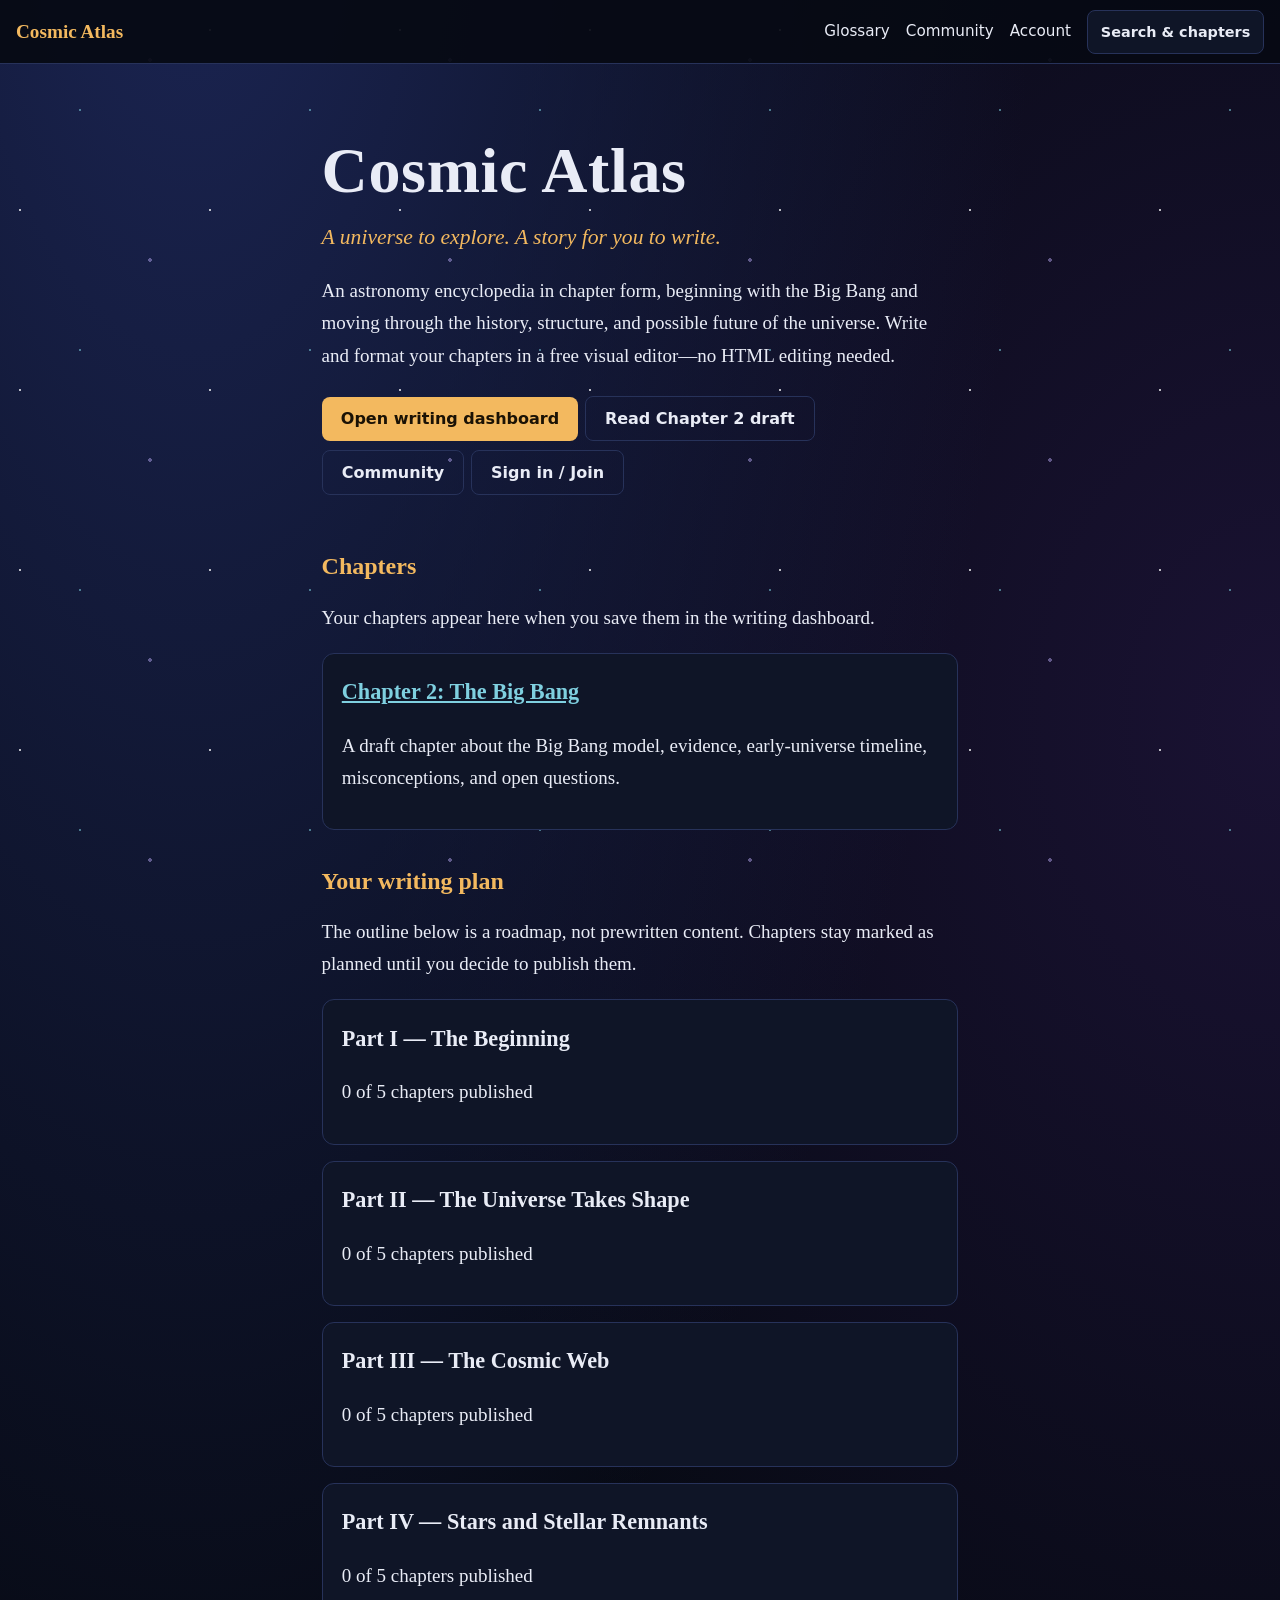
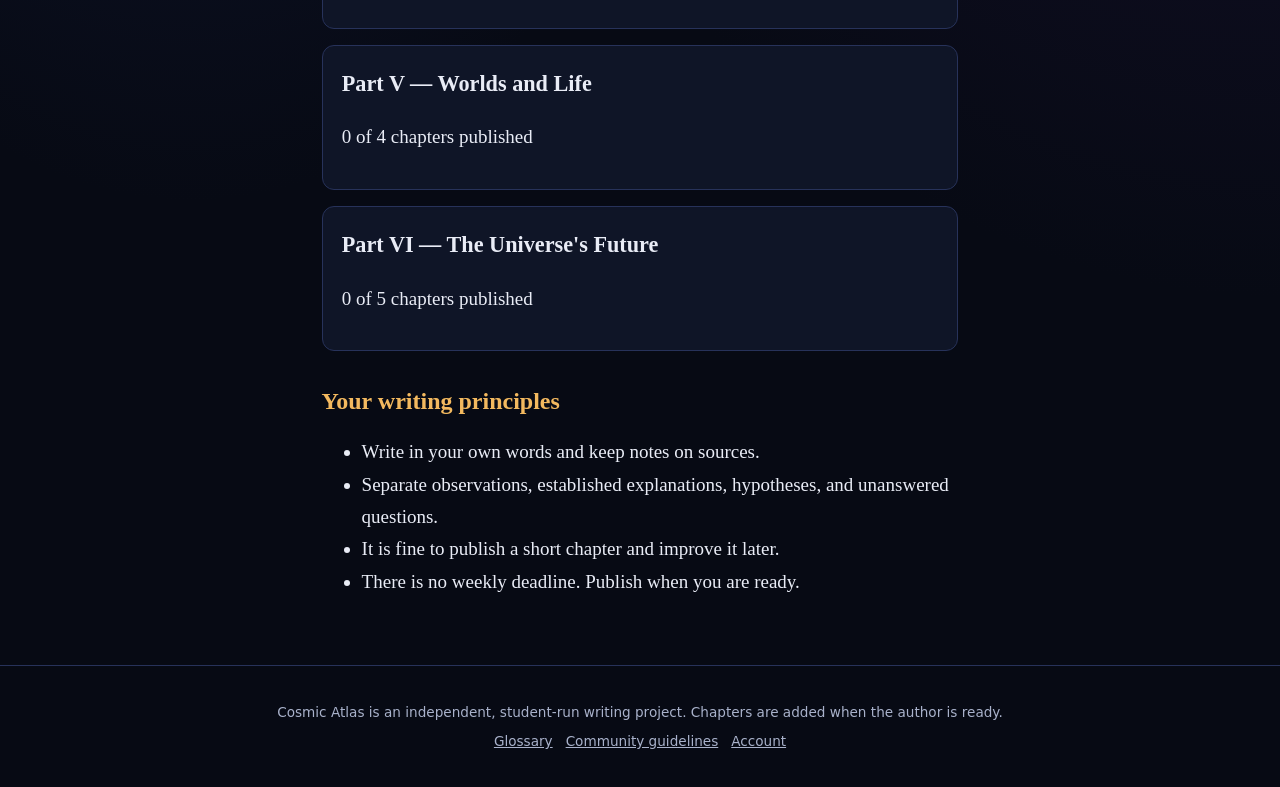
==== index.html @ 88ca718e "Load Supabase chapter configuration" ====
<!doctype html><html lang="en"><head><meta charset="utf-8"><meta name="viewport" content="width=device-width,initial-scale=1"><title>Cosmic Atlas — Your astronomy writing project</title><meta name="description" content="A chapter-by-chapter astronomy encyclopedia written and researched by its creator."><meta name="theme-color" content="#070a14"><link rel="stylesheet" href="style.css"></head><body>
<header id="top"></header>
<main>
<section class="hero"><h1>Cosmic Atlas</h1><p class="tagline">A universe to explore. A story for you to write.</p>
<p>An astronomy encyclopedia in chapter form, beginning with the Big Bang and moving through the history, structure, and possible future of the universe. Write and format your chapters in a free visual editor—no HTML editing needed.</p>
<a class="btn" href="https://app.pagescms.org/">Open writing dashboard</a><a class="btn alt" href="chapter.html?number=2">Read Chapter 2 draft</a><a class="btn alt" href="community.html">Community</a><a class="btn alt" href="account.html">Sign in / Join</a></section>
<h2>Chapters</h2>
<p>Your chapters appear here when you save them in the writing dashboard.</p><div id="cms-chapters"><p>Loading chapters…</p></div>
<h2>Your writing plan</h2>
<p>The outline below is a roadmap, not prewritten content. Chapters stay marked as planned until you decide to publish them.</p><div id="plan"></div>
<h2>Your writing principles</h2>
<ul><li>Write in your own words and keep notes on sources.</li><li>Separate observations, established explanations, hypotheses, and unanswered questions.</li><li>It is fine to publish a short chapter and improve it later.</li><li>There is no weekly deadline. Publish when you are ready.</li></ul>
</main><footer id="foot"></footer>
<script src="data.js"></script><script src="app.js"></script><script src="supabase-config.js"></script><script src="cms.js"></script></body></html>
---- style.css ----
:root{--bg:#070a14;--panel:#0f1527;--line:#27325a;--text:#e9ecf6;--mute:#a9b2cb;--amber:#f3b95f;--cyan:#7fd0e0;--green:#8fe3a2;--violet:#c3b3ff}
*{box-sizing:border-box}
html{-webkit-text-size-adjust:100%}
@media(prefers-reduced-motion:no-preference){html{scroll-behavior:smooth}}
body{margin:0;background-color:var(--bg);background-image:radial-gradient(ellipse at 15% -10%,#1c2656 0,transparent 55%),radial-gradient(ellipse at 100% 30%,#1a1233 0,transparent 50%);background-repeat:no-repeat;color:var(--text);font:18px/1.7 Georgia,"Times New Roman",serif}
a{color:var(--cyan)}a:hover{color:var(--amber)}
:focus-visible{outline:3px solid var(--amber);outline-offset:2px}
.sr{position:absolute;left:-9999px}
header#top{position:sticky;top:0;z-index:10;display:flex;flex-wrap:wrap;align-items:center;gap:.6rem 1rem;padding:.6rem 1rem;background:#070a14ee;border-bottom:1px solid var(--line);font-family:system-ui,sans-serif}
.brand{font:700 1.2rem Georgia,serif;color:var(--amber);text-decoration:none;margin-right:auto}
.links{display:flex;gap:1rem;font-size:.95rem}.links a{color:var(--text);text-decoration:none}.links a:hover{color:var(--amber)}
#mb{font:600 .9rem system-ui,sans-serif;color:var(--text);background:var(--panel);border:1px solid var(--line);border-radius:8px;padding:.5rem .8rem;min-height:44px}
#menu{flex-basis:100%;max-height:75vh;overflow:auto;padding:.5rem 0 1rem}
#menu[hidden]{display:none}
#q{width:100%;font:1rem system-ui,sans-serif;padding:.7rem;border-radius:8px;border:1px solid var(--line);background:var(--panel);color:var(--text)}
#res{list-style:none;padding:0;margin:.5rem 0}#res li{padding:.4rem 0;border-bottom:1px solid var(--line);font-size:.95rem}#res small{color:var(--mute)}
#parts details{border-top:1px solid var(--line);padding:.3rem 0}#parts summary{cursor:pointer;font-weight:600;padding:.5rem 0;min-height:44px}
#parts ul{list-style:none;margin:0 0 .5rem;padding-left:.8rem;font-size:.95rem}#parts li{padding:.3rem 0}.soon{color:var(--mute)}
main{max-width:42rem;margin:0 auto;padding:1.5rem 1.1rem 3rem}
h1{font-size:2.1rem;line-height:1.2;margin:.3rem 0 .6rem}
h2{font-size:1.5rem;line-height:1.3;margin:2.2rem 0 .5rem;color:var(--amber)}
.crumb,.meta{font:.9rem system-ui,sans-serif;color:var(--mute);margin:0}
.lede{font-size:1.2rem;color:#d5daea}
.hero{padding:2.5rem 0 1rem}.hero h1{font-size:3rem;letter-spacing:.01em}
.tagline{font-size:1.35rem;font-style:italic;color:var(--amber);margin:0 0 1rem}
.btn{display:inline-block;font:600 1rem system-ui,sans-serif;background:var(--amber);color:#1a1205;text-decoration:none;padding:.75rem 1.2rem;border-radius:8px;margin:.3rem .4rem .3rem 0;min-height:44px}
.btn:hover{background:#ffd48a;color:#1a1205}.btn.alt{background:transparent;color:var(--text);border:1px solid var(--line)}
.card{background:var(--panel);border:1px solid var(--line);border-radius:12px;padding:1rem 1.2rem;margin:1rem 0}
.card h3{margin:.2rem 0}
.tag{display:inline-block;font:600 .75rem system-ui,sans-serif;padding:.1em .65em;border-radius:99px;border:1px solid;white-space:nowrap;line-height:1.6}
.obs{color:var(--green)}.est{color:var(--cyan)}.hyp{color:var(--amber)}.open{color:var(--violet)}
.legend{list-style:none;padding:0}.legend li{margin:.7rem 0;font-size:1rem}
#toc,#pn{font-family:system-ui,sans-serif;font-size:.95rem}
#toc details{background:var(--panel);border:1px solid var(--line);border-radius:10px;padding:.4rem 1rem;margin:1rem 0}
#toc summary{cursor:pointer;min-height:44px;line-height:44px;font-weight:600}#toc ol{margin:0 0 .6rem;padding-left:1.2rem}#toc li{padding:.2rem 0}
.pn{display:flex;gap:.8rem;justify-content:space-between;margin-top:2.5rem}.pn a{flex:1;border:1px solid var(--line);border-radius:10px;padding:.8rem;text-decoration:none;background:var(--panel)}.pn small{display:block;color:var(--mute)}.pn .nx{text-align:right}
.box{border-left:4px solid var(--cyan);background:var(--panel);padding:.8rem 1rem;border-radius:0 10px 10px 0;margin:1.2rem 0;font-size:1rem}
.box.warn{border-color:var(--violet)}
.tl{list-style:none;margin:1.5rem 0;padding:0 0 0 .2rem;border-left:2px solid var(--line)}
.tl li{position:relative;padding:0 0 1.3rem 1.3rem;font-size:1rem}
.tl li::before{content:"";position:absolute;left:-7px;top:.55rem;width:12px;height:12px;border-radius:50%;background:var(--amber)}
.tl b{display:block;font-family:system-ui,sans-serif;color:var(--amber)}
details.qa{border:1px solid var(--line);border-radius:10px;padding:.2rem 1rem;margin:.7rem 0;background:var(--panel)}details.qa summary{cursor:pointer;min-height:44px;line-height:1.5;padding:.6rem 0}
.refs{font-size:.95rem;font-family:system-ui,sans-serif;color:var(--mute)}.refs li{margin:.6rem 0;overflow-wrap:anywhere}
dl.g dt{font-weight:700;color:var(--amber);margin-top:1.2rem;font-family:system-ui,sans-serif}dl.g dd{margin:.2rem 0 0}
#setup{display:none}
footer{border-top:1px solid var(--line);padding:1.5rem 1rem;text-align:center;font:.85rem system-ui,sans-serif;color:var(--mute)}
footer a{color:var(--mute)}
@media(min-width:700px){body{font-size:19px}.hero h1{font-size:4rem}}
/* Account and community forms */
label{display:block;font:600 .95rem system-ui,sans-serif;margin:.8rem 0 .25rem;color:var(--text)}
input,textarea{display:block;width:100%;font:1rem/1.5 system-ui,sans-serif;color:var(--text);background:#080d1b;border:1px solid var(--line);border-radius:8px;padding:.75rem;margin:.25rem 0 1rem}
textarea{resize:vertical;min-height:5rem}
button:disabled{opacity:.5;cursor:not-allowed}
.actions{display:flex;flex-wrap:wrap;gap:.4rem;margin:.8rem 0}
.comment-list{border-top:1px solid var(--line);margin-top:1rem;padding-top:.5rem}
.reply-form{border-top:1px solid var(--line);margin-top:.7rem;padding-top:.5rem}
[hidden]{display:none!important}

/* Images added inside chapter rich-text content */
#chapter-body img{display:block;max-width:100%;height:auto;margin:1.2rem auto;border:1px solid var(--line);border-radius:12px;box-shadow:0 8px 28px #0005}
#chapter-body figure{margin:1.5rem 0}
#chapter-body figcaption{font:.9rem/1.5 system-ui,sans-serif;color:var(--mute);text-align:center;margin-top:.5rem}
#chapter-body p:has(> img){margin:1.5rem 0}

/* Phone-friendly chapter image helper */
.photo-helper{font-family:system-ui,sans-serif;font-size:1rem}
.photo-helper h2{margin-top:.3rem}
.photo-helper label{margin:.8rem 0 .25rem}
.photo-helper input,.photo-helper textarea{font-size:16px}
.photo-helper .actions{align-items:center}
.photo-helper .meta{overflow-wrap:anywhere}


/* Subtle space-themed motion across Cosmic Atlas */
@keyframes atlas-page-enter {
  from { opacity: 0; transform: translateY(12px); }
  to { opacity: 1; transform: translateY(0); }
}
@keyframes atlas-stars-drift {
  from { background-position: 0 0, 35px 55px, 90px 20px; }
  to { background-position: 0 180px, 35px 235px, 90px 200px; }
}
@keyframes atlas-glow {
  0%, 100% { opacity: .45; }
  50% { opacity: .8; }
}
@keyframes atlas-title-rise {
  from { opacity: 0; transform: translateY(18px); filter: blur(3px); }
  to { opacity: 1; transform: translateY(0); filter: blur(0); }
}
@media (prefers-reduced-motion: no-preference) {
  body::before {
    content: "";
    position: fixed;
    inset: 0;
    z-index: -1;
    pointer-events: none;
    background-image:
      radial-gradient(1px 1px at 20px 30px, #ffffffb8 99%, transparent),
      radial-gradient(1px 1px at 80px 110px, #7fd0e088 99%, transparent),
      radial-gradient(2px 2px at 150px 60px, #c3b3ff70 99%, transparent);
    background-size: 190px 180px, 230px 240px, 300px 200px;
    animation: atlas-stars-drift 48s linear infinite;
  }
  main { animation: atlas-page-enter .65s ease-out both; }
  .hero h1, main > h1 { animation: atlas-title-rise .85s cubic-bezier(.2,.7,.2,1) both; }
  .tagline { animation: atlas-page-enter .8s .12s ease-out both; }
  .card, #plan > .card, #cms-chapters > .card {
    transition: transform .22s ease, border-color .22s ease, box-shadow .22s ease;
  }
  .card:hover, #plan > .card:hover, #cms-chapters > .card:hover {
    transform: translateY(-3px);
    border-color: #52649a;
    box-shadow: 0 12px 30px #0004;
  }
  .btn, button, .links a, #parts summary, a {
    transition: color .18s ease, background-color .18s ease, border-color .18s ease, box-shadow .18s ease, transform .18s ease;
  }
  .btn:hover { transform: translateY(-2px); box-shadow: 0 6px 18px #0004; }
  .brand:hover { text-shadow: 0 0 16px #f3b95f80; }
  #chapter-body img { transition: transform .3s ease, box-shadow .3s ease; }
  #chapter-body img:hover { transform: scale(1.012); box-shadow: 0 12px 34px #0007; }
  #menu:not([hidden]) { animation: atlas-page-enter .2s ease-out both; }
  .photo-helper { animation: atlas-glow 6s ease-in-out infinite; }
}
@media (prefers-reduced-motion: reduce) {
  *, *::before, *::after {
    animation-duration: .01ms !important;
    animation-iteration-count: 1 !important;
    scroll-behavior: auto !important;
    transition-duration: .01ms !important;
  }
}


/* Interactive cosmic timeline explorer */
.cosmic-explorer{font-family:system-ui,sans-serif;overflow:hidden}
.cosmic-explorer h2{margin-top:.2rem}
.cosmic-explorer input[type=range]{accent-color:var(--amber);padding:0;margin:1rem 0;cursor:pointer}
.cosmic-time-readout{display:flex;flex-wrap:wrap;justify-content:space-between;gap:.4rem 1rem;align-items:center;margin:.4rem 0 1rem}
.cosmic-time-readout strong{font-size:1.15rem;color:var(--amber)}
.cosmic-time-readout span{color:var(--cyan);font-weight:600}
.cosmic-track{height:7px;background:#303b60;border-radius:99px;position:relative;margin:.8rem 0 .5rem}
.cosmic-track>span{display:block;height:100%;width:0;background:linear-gradient(90deg,var(--violet),var(--cyan),var(--amber));border-radius:99px;transition:width .2s ease}
.cosmic-track i{position:absolute;top:50%;width:9px;height:9px;border-radius:50%;background:var(--text);border:2px solid var(--bg);transform:translate(-50%,-50%)}
.cosmic-milestones{display:flex;justify-content:space-between;gap:.3rem;font-size:.68rem;line-height:1.25;color:var(--mute)}
.cosmic-milestones span{max-width:19%;text-align:center}
@media(prefers-reduced-motion:no-preference){
 .cosmic-explorer{animation:atlas-page-enter .7s .12s ease-out both}
 .cosmic-time-readout strong{transition:color .2s ease}
}
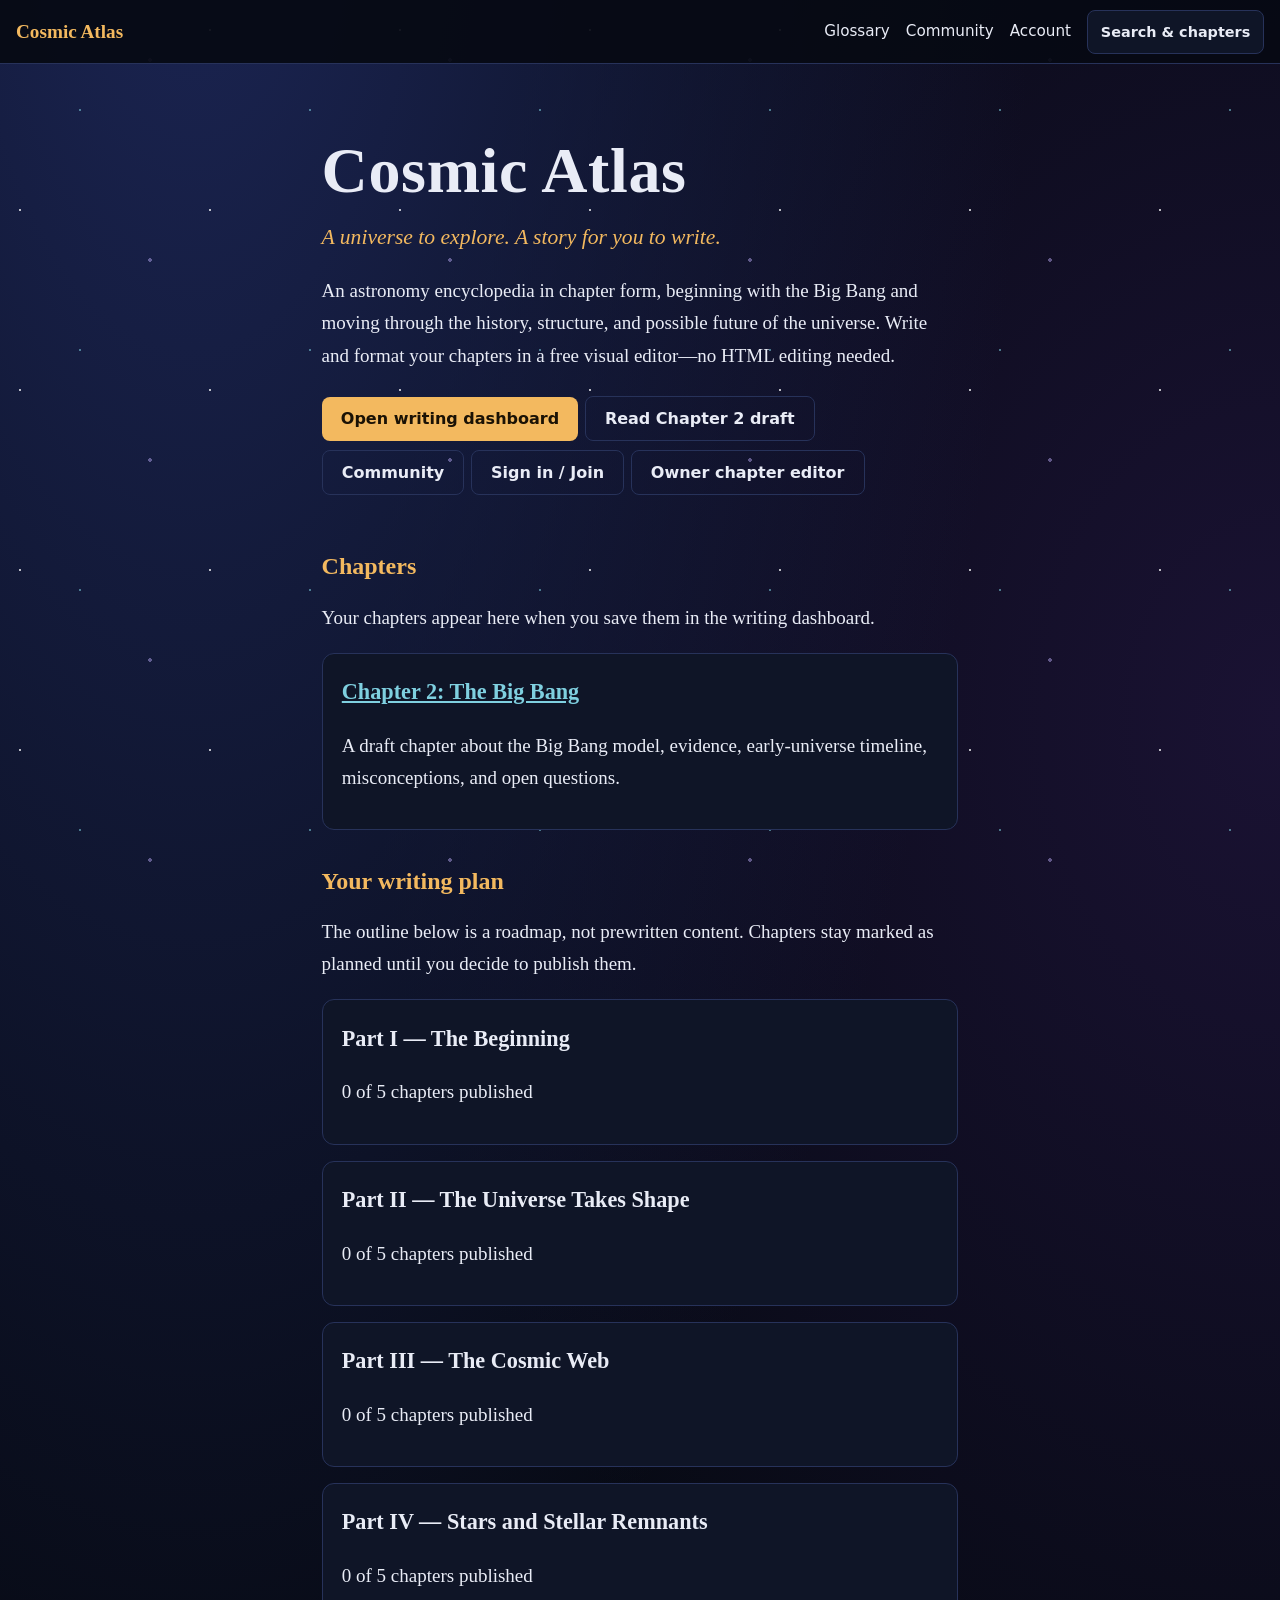
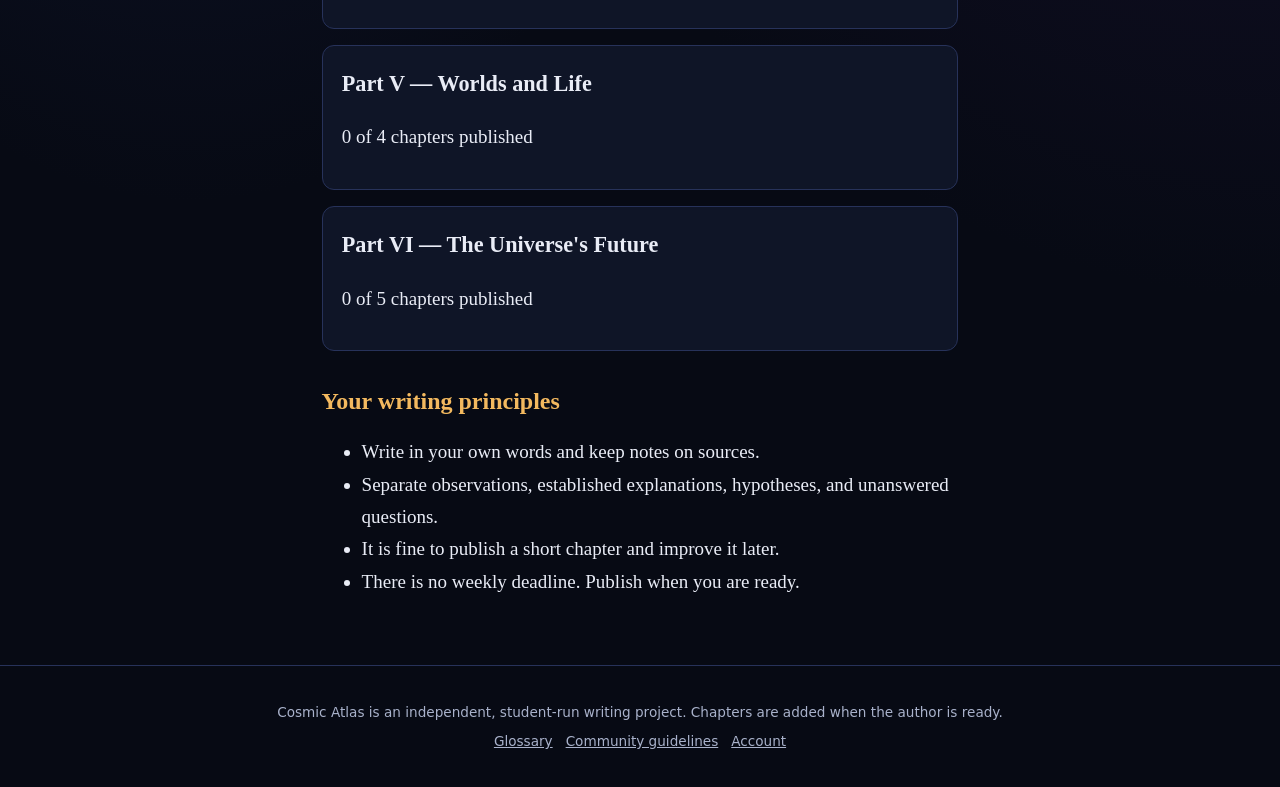
==== commit c0cff3fb: "Add owner editor link" ====
--- a/index.html
+++ b/index.html
@@ -3,7 +3,7 @@
 <main>
 <section class="hero"><h1>Cosmic Atlas</h1><p class="tagline">A universe to explore. A story for you to write.</p>
 <p>An astronomy encyclopedia in chapter form, beginning with the Big Bang and moving through the history, structure, and possible future of the universe. Write and format your chapters in a free visual editor—no HTML editing needed.</p>
-<a class="btn" href="https://app.pagescms.org/">Open writing dashboard</a><a class="btn alt" href="chapter.html?number=2">Read Chapter 2 draft</a><a class="btn alt" href="community.html">Community</a><a class="btn alt" href="account.html">Sign in / Join</a></section>
+<a class="btn" href="https://app.pagescms.org/">Open writing dashboard</a><a class="btn alt" href="chapter.html?number=2">Read Chapter 2 draft</a><a class="btn alt" href="community.html">Community</a><a class="btn alt" href="account.html">Sign in / Join</a><a class="btn alt" href="editor.html">Owner chapter editor</a></section>
 <h2>Chapters</h2>
 <p>Your chapters appear here when you save them in the writing dashboard.</p><div id="cms-chapters"><p>Loading chapters…</p></div>
 <h2>Your writing plan</h2>
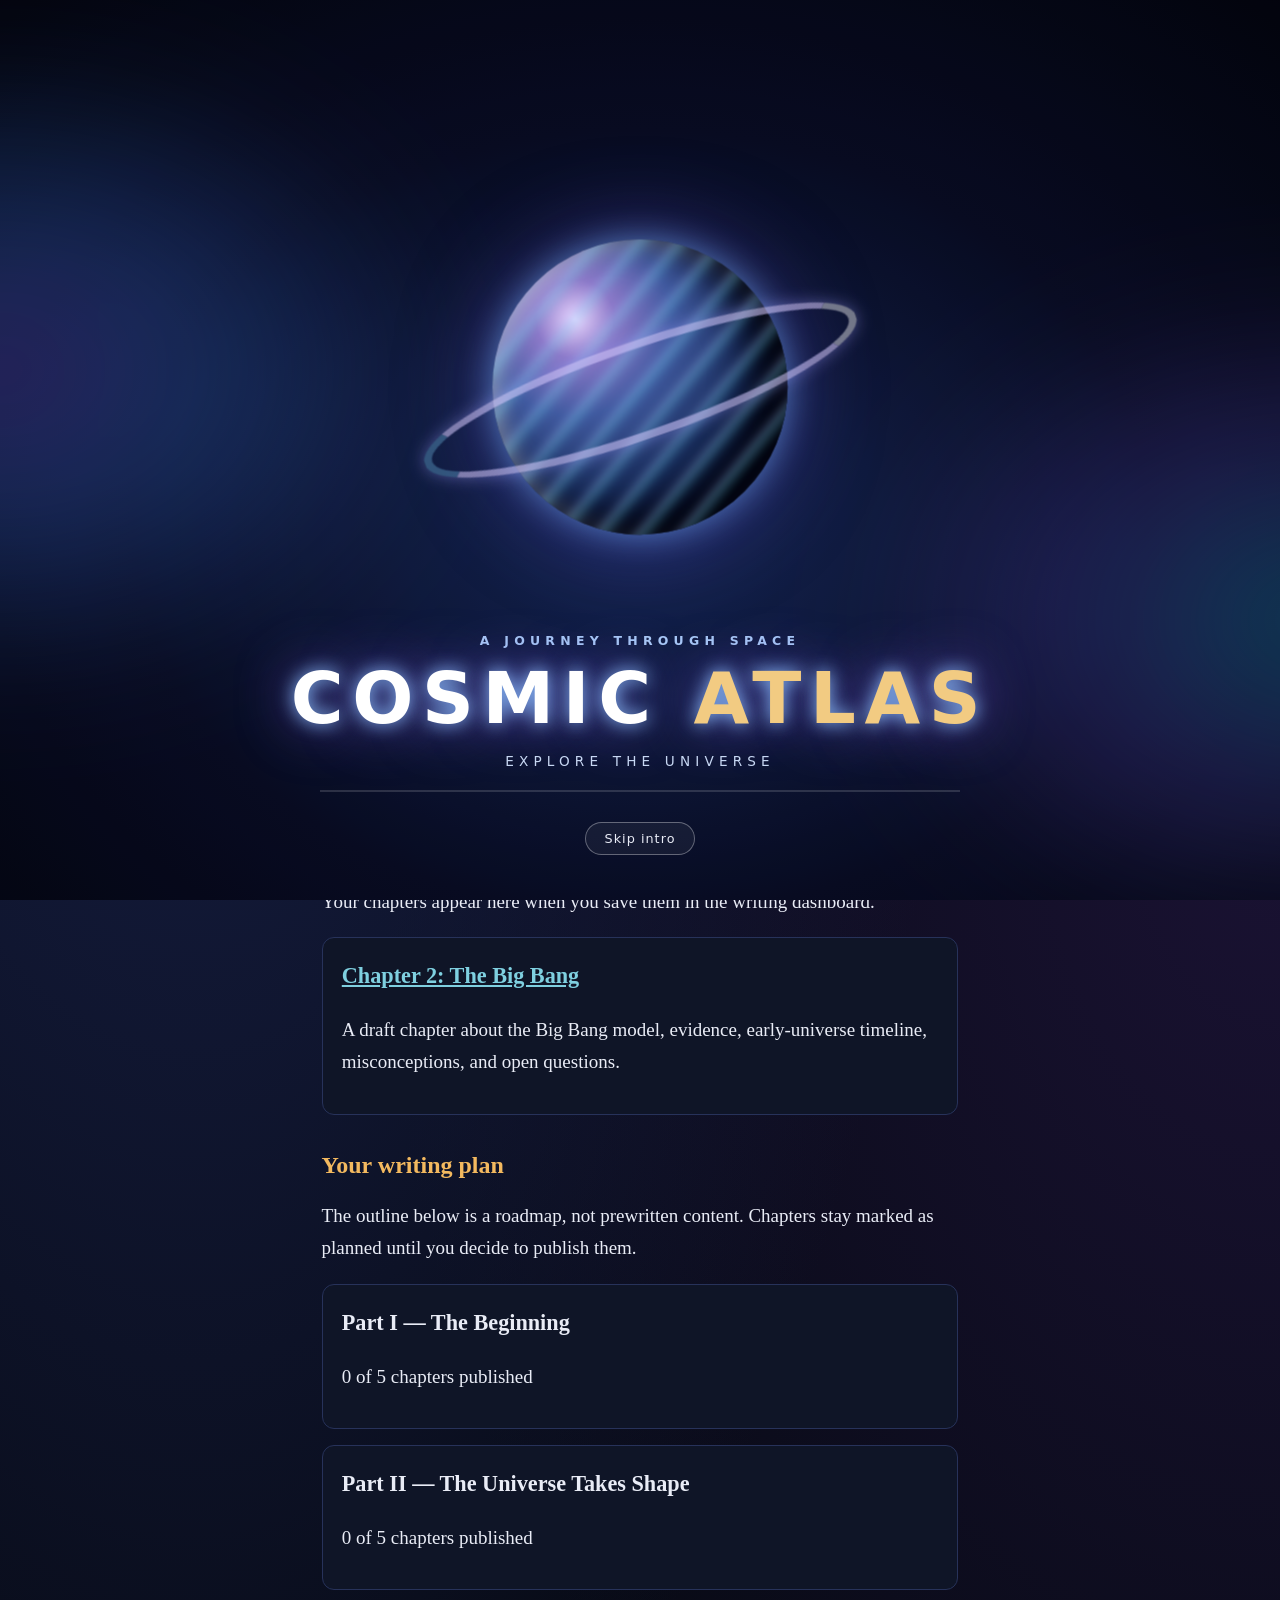
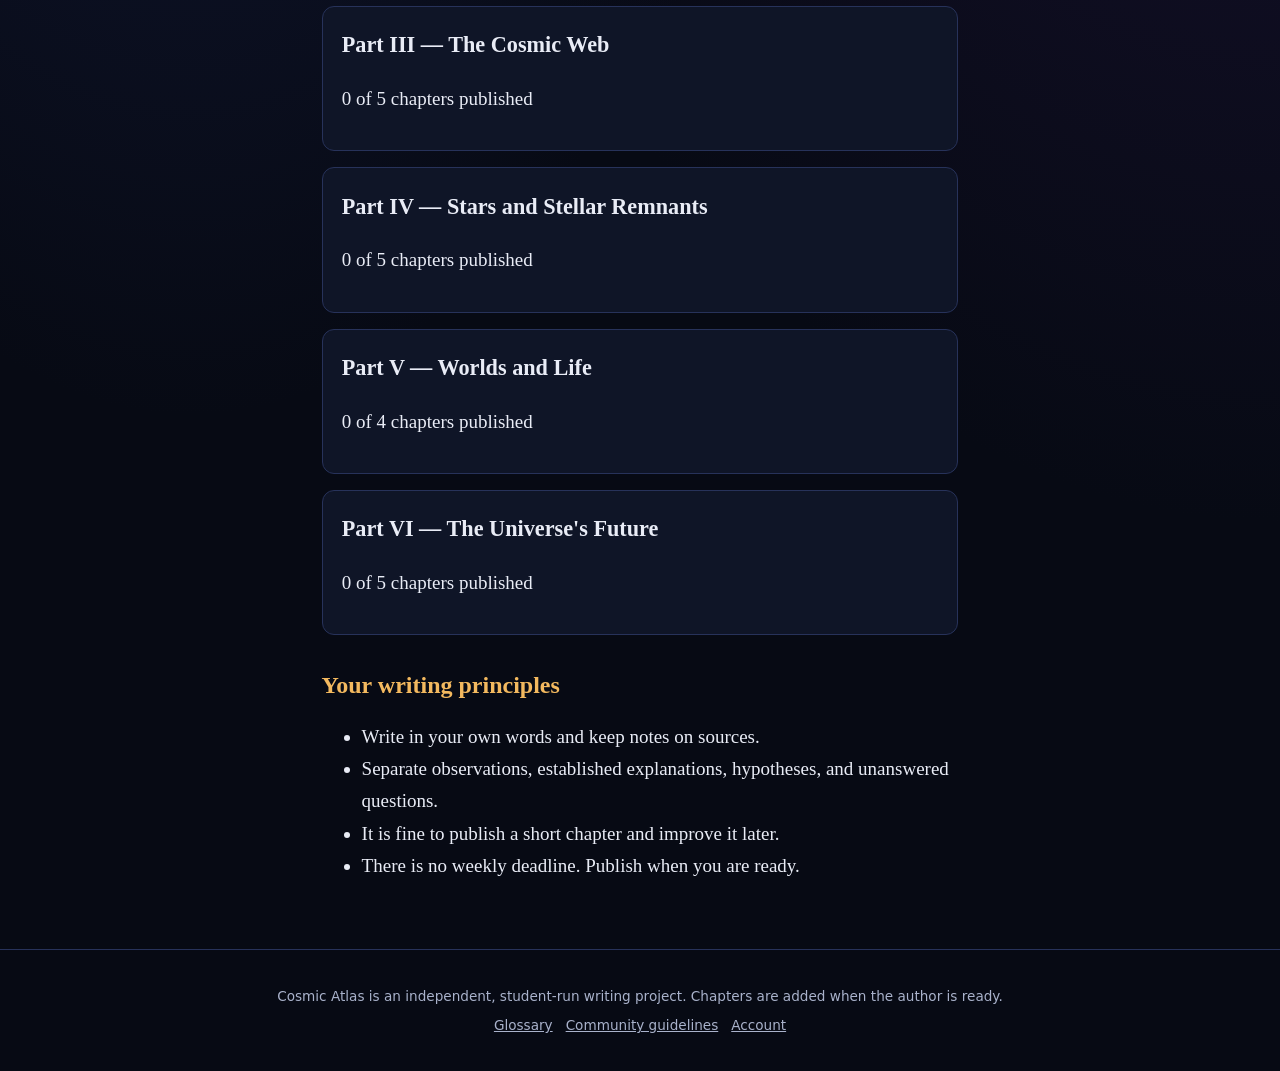
==== commit 25d8cb5e: "Clarify Cosmic Atlas homepage value proposition" ====
--- a/index.html
+++ b/index.html
@@ -1,9 +1,10 @@
-<!doctype html><html lang="en"><head><meta charset="utf-8"><meta name="viewport" content="width=device-width,initial-scale=1"><title>Cosmic Atlas — Your astronomy writing project</title><meta name="description" content="A chapter-by-chapter astronomy encyclopedia written and researched by its creator."><meta name="theme-color" content="#070a14"><link rel="stylesheet" href="style.css"></head><body>
+<!doctype html><html lang="en"><head><meta charset="utf-8"><meta name="viewport" content="width=device-width,initial-scale=1"><title>Cosmic Atlas — Explore the Universe, One Chapter at a Time</title><meta name="description" content="Explore the universe through clear, connected astronomy chapters—from the Big Bang to black holes—with evidence, open questions, and community discussion."><meta name="theme-color" content="#070a14"><link rel="stylesheet" href="style.css"></head><body>
 <header id="top"></header>
 <main>
-<section class="hero"><h1>Cosmic Atlas</h1><p class="tagline">A universe to explore. A story for you to write.</p>
-<p>An astronomy encyclopedia in chapter form, beginning with the Big Bang and moving through the history, structure, and possible future of the universe. Write and format your chapters in a free visual editor—no HTML editing needed.</p>
-<a class="btn" href="https://app.pagescms.org/">Open writing dashboard</a><a class="btn alt" href="chapter.html?number=2">Read Chapter 2 draft</a><a class="btn alt" href="community.html">Community</a><a class="btn alt" href="account.html">Sign in / Join</a><a class="btn alt" href="editor.html">Owner chapter editor</a></section>
+<section class="hero"><p class="meta">ASTRONOMY • EXPLAINED STEP BY STEP</p><h1>Cosmic Atlas</h1><p class="tagline">Understand the universe, one chapter at a time.</p>
+<p>From the Big Bang to black holes, explore how the universe began, what it contains, and what we still do not know. Cosmic Atlas connects astronomy topics into a guided journey—not just a list of definitions.</p>
+<div class="card"><h3>What makes Cosmic Atlas different?</h3><ul><li><strong>Follow the story:</strong> chapters build on one another, from cosmic origins to extreme objects and the universe’s future.</li><li><strong>Evidence before speculation:</strong> separate observations and well-supported models from hypotheses and unanswered questions.</li><li><strong>Stay curious together:</strong> discuss ideas, ask questions, and suggest topics with the community.</li></ul></div>
+<a class="btn" href="#cms-chapters">Explore chapters</a><a class="btn alt" href="community.html">Join the discussion</a><a class="btn alt" href="glossary.html">Look up a term</a></section>
 <h2>Chapters</h2>
 <p>Your chapters appear here when you save them in the writing dashboard.</p><div id="cms-chapters"><p>Loading chapters…</p></div>
 <h2>Your writing plan</h2>
--- a/style.css
+++ b/style.css
@@ -150,3 +150,175 @@
  .cosmic-explorer{animation:atlas-page-enter .7s .12s ease-out both}
  .cosmic-time-readout strong{transition:color .2s ease}
 }
+
+/* Full-screen opening sequence */
+.atlas-intro{position:fixed;inset:0;z-index:9999;display:grid;place-items:center;overflow:hidden;background:radial-gradient(ellipse at 50% 45%,#182654 0%,#090e20 48%,#03050d 100%);color:#f4f5ff;font-family:system-ui,sans-serif;opacity:1;transition:opacity .65s ease,visibility .65s ease}
+.atlas-intro.intro-hide{opacity:0;visibility:hidden;pointer-events:none}
+.intro-content{position:relative;width:min(88vw,420px);height:300px;display:flex;flex-direction:column;align-items:center;justify-content:center}
+.intro-stars{position:absolute;inset:0;background-image:radial-gradient(2px 2px at 15% 20%,#fff 98%,transparent),radial-gradient(1px 1px at 72% 18%,#fff 98%,transparent),radial-gradient(2px 2px at 82% 72%,#9bdcff 98%,transparent),radial-gradient(1px 1px at 28% 82%,#fff 98%,transparent),radial-gradient(1px 1px at 55% 40%,#c3b3ff 98%,transparent);background-size:190px 180px;animation:intro-star-pan 18s linear infinite}
+.intro-planet{position:absolute;top:28px;width:92px;height:92px;border-radius:50%;background:radial-gradient(circle at 32% 28%,#b8e7ff 0,#527ab9 24%,#27376e 58%,#111832 100%);box-shadow:0 0 35px #6ab9ff88, inset -12px -8px 22px #05091b;animation:intro-planet-in 1.1s cubic-bezier(.16,.8,.3,1) both}
+.orbit{position:absolute;top:39px;width:140px;height:70px;border:1px solid #b9dfff9c;border-radius:50%;transform:rotate(-24deg);animation:intro-orbit 2.4s ease-in-out infinite}
+.orbit-two{width:170px;height:88px;transform:rotate(55deg);border-color:#c3b3ff77;animation-delay:.2s}
+.intro-title{position:absolute;top:158px;font-size:clamp(1.6rem,7vw,2.35rem);font-weight:800;letter-spacing:.19em;text-align:center;color:#f5c979;text-shadow:0 0 24px #f3b95f55;animation:intro-title-in .9s .35s both}
+.intro-subtitle{position:absolute;top:207px;color:#c7d5f4;font-size:.95rem;letter-spacing:.12em;animation:intro-title-in .9s .6s both}
+.intro-loading{position:absolute;top:250px;width:150px;height:2px;background:#ffffff25;overflow:hidden}
+.intro-loading span{display:block;width:45%;height:100%;background:#8fd9ed;box-shadow:0 0 12px #8fd9ed;animation:intro-load 1.6s ease-in-out infinite}
+.intro-skip{position:absolute;top:280px;background:transparent;border:1px solid #ffffff55;color:#e9ecf6;border-radius:20px;padding:.25rem .9rem;font: .8rem system-ui,sans-serif;cursor:pointer}
+@keyframes intro-star-pan{to{background-position:190px 180px}}
+@keyframes intro-planet-in{from{opacity:0;transform:scale(.25) rotate(-90deg)}to{opacity:1;transform:scale(1) rotate(0)}}
+@keyframes intro-orbit{0%,100%{transform:rotate(-24deg) scale(.9);opacity:.45}50%{transform:rotate(8deg) scale(1.08);opacity:1}}
+@keyframes intro-title-in{from{opacity:0;transform:translateY(12px);letter-spacing:.35em}to{opacity:1;transform:translateY(0);letter-spacing:.19em}}
+@keyframes intro-load{from{transform:translateX(-110%)}to{transform:translateX(340%)}}
+@media(prefers-reduced-motion:reduce){.atlas-intro{display:none}}
+
+/* Cinematic deep-space launch animation */
+.atlas-intro.atlas-cinematic{background:#02030b;isolation:isolate;perspective:900px;overflow:hidden;transition:opacity .85s ease,visibility .85s ease}.atlas-cinematic:before{content:"";position:absolute;inset:-30%;z-index:-1;background:radial-gradient(ellipse at 50% 55%,#182b61 0%,#090d27 35%,#02030b 70%);animation:cinema-universe 6s ease-in-out both}.cinema-nebula{position:absolute;width:85vw;height:70vw;max-height:650px;max-width:900px;filter:blur(55px);border-radius:50%;opacity:.42;mix-blend-mode:screen}.nebula-a{background:radial-gradient(ellipse,#5834a5 0%,#244f9d 28%,transparent 70%);left:-35%;top:5%;animation:nebula-drift 7s ease-in-out infinite alternate}.nebula-b{background:radial-gradient(ellipse,#087f9a 0%,#34276f 38%,transparent 72%);right:-38%;bottom:-5%;animation:nebula-drift 8s ease-in-out infinite alternate-reverse}.cinema-stars{position:absolute;inset:0;transform:scale(1.2);animation:star-zoom 5.6s cubic-bezier(.4,0,.8,1) both}.cinema-star{position:absolute;left:var(--x);top:var(--y);width:var(--d);height:var(--d);border-radius:50%;background:#fff;box-shadow:0 0 8px 2px #9bdcff88;animation:star-twinkle 1.8s var(--delay) ease-in-out infinite alternate}.cinema-streaks{position:absolute;inset:-50%;opacity:0;background:repeating-conic-gradient(from 0deg at 50% 50%,transparent 0deg,transparent 3deg,#a9dfff55 3.15deg,#fff0 3.45deg,transparent 5deg);mask-image:radial-gradient(ellipse,transparent 0%,#000 35%,transparent 68%);animation:warp-burst 5.6s ease-in both}.cinema-sun{position:absolute;width:28vmin;height:28vmin;max-width:230px;max-height:230px;border-radius:50%;left:50%;top:43%;transform:translate(-50%,-50%);background:radial-gradient(circle,#fff9d8 0%,#ffc46a 12%,#ef743f 34%,#9b3b74 55%,transparent 72%);filter:blur(2px);opacity:0;animation:sun-ignite 5.6s ease both}.cinema-planet-wrap{position:absolute;left:50%;top:43%;width:min(70vw,390px);aspect-ratio:1;transform:translate(-50%,-50%) scale(.12);opacity:0;animation:planet-arrive 5.6s cubic-bezier(.15,.65,.18,1) both}.cinema-planet{position:absolute;inset:8%;overflow:hidden;border-radius:50%;background:radial-gradient(circle at 28% 27%,#e9d5ff 0%,#8c79c9 13%,#405aa0 32%,#172b59 58%,#050b22 78%);box-shadow:inset -35px -15px 45px #01030e,inset 8px 5px 25px #ffffff70,0 0 35px #73b9ff88,0 0 100px #6554d288}.planet-cloud{position:absolute;inset:-20%;background:repeating-linear-gradient(155deg,transparent 0 18px,#b8b4ff55 20px,#6fe1f255 26px,transparent 35px);filter:blur(5px);transform:rotate(-25deg);animation:planet-clouds 12s linear infinite}.cinema-ring{position:absolute;left:-15%;top:37%;width:130%;height:28%;border:9px solid #d7c9ff9c;border-left-color:#82d8ff55;border-right-color:#fff7;border-radius:50%;transform:rotate(-19deg);box-shadow:0 0 18px #9c9dff77;animation:ring-appear 5.6s ease both}.cinema-flare{position:absolute;left:50%;top:43%;width:120vw;height:2px;transform:translate(-50%,-50%) scaleX(0);background:linear-gradient(90deg,transparent,#9deaff,#fff,#f3c4ff,transparent);box-shadow:0 0 25px 5px #a9dfff88;animation:flare-sweep 5.6s ease both}.cinema-copy{position:absolute;left:0;right:0;top:70%;text-align:center;padding:0 14px;animation:cinema-copy-in 5.6s ease both}.cinema-kicker{font-size:clamp(.58rem,2vw,.78rem);letter-spacing:.42em;color:#a8c9f5;font-weight:600;margin-bottom:10px}.cinema-title{font-size:clamp(2rem,9vw,4.5rem);font-weight:900;letter-spacing:.12em;line-height:1.05;color:#fff;text-shadow:0 0 18px #8dbfff,0 0 55px #7258d9;white-space:nowrap}.cinema-title span{color:#f2cb82}.cinema-sub{font-size:clamp(.62rem,2.2vw,.85rem);letter-spacing:.38em;color:#c8d8f4;margin-top:13px}.cinema-progress{position:absolute;bottom:12%;left:25%;width:50%;height:2px;background:#ffffff25;overflow:hidden}.cinema-progress i{display:block;width:30%;height:100%;background:#b9eaff;box-shadow:0 0 12px #83dfff;animation:cinema-progress 5.4s linear both}.atlas-cinematic .intro-skip{top:auto;bottom:5%;z-index:5;background:#ffffff0d;border-color:#ffffff55;padding:8px 18px;letter-spacing:.08em}@keyframes cinema-universe{0%{transform:scale(1.5);filter:brightness(.35)}45%{filter:brightness(1.15)}100%{transform:scale(1);filter:brightness(.85)}}@keyframes nebula-drift{from{transform:translate3d(-5%,3%,0) rotate(-12deg) scale(.8)}to{transform:translate3d(9%,-7%,0) rotate(14deg) scale(1.2)}}@keyframes star-zoom{0%{transform:scale(.5);opacity:0}15%{opacity:1}72%{transform:scale(2.5);opacity:1}100%{transform:scale(5);opacity:0}}@keyframes star-twinkle{from{opacity:.2;transform:scale(.65)}to{opacity:1;transform:scale(1.5)}}@keyframes warp-burst{0%,35%{opacity:0;transform:scale(.2) rotate(0)}55%{opacity:.9}100%{opacity:0;transform:scale(1.7) rotate(12deg)}}@keyframes sun-ignite{0%,20%{opacity:0;transform:translate(-50%,-50%) scale(.1)}38%{opacity:1;transform:translate(-50%,-50%) scale(1.3)}55%{opacity:.6;transform:translate(-50%,-50%) scale(1.8)}100%{opacity:0;transform:translate(-50%,-50%) scale(2.2)}}@keyframes planet-arrive{0%,22%{opacity:0;transform:translate(-50%,-50%) scale(.12) rotate(-30deg)}43%{opacity:1;transform:translate(-50%,-50%) scale(.72) rotate(8deg)}70%{transform:translate(-50%,-50%) scale(1.02) rotate(0)}100%{opacity:1;transform:translate(-50%,-50%) scale(.9) rotate(0)}}@keyframes planet-clouds{to{transform:rotate(335deg)}}@keyframes ring-appear{0%,38%{opacity:0;transform:rotate(-40deg) scale(.4)}60%,100%{opacity:.9;transform:rotate(-19deg) scale(1)}}@keyframes flare-sweep{0%,35%{opacity:0;transform:translate(-50%,-50%) scaleX(0)}48%{opacity:1;transform:translate(-50%,-50%) scaleX(1)}65%,100%{opacity:0;transform:translate(-50%,-50%) scaleX(.2)}}@keyframes cinema-copy-in{0%,52%{opacity:0;transform:translateY(28px);filter:blur(10px)}75%,100%{opacity:1;transform:translateY(0);filter:blur(0)}}@keyframes cinema-progress{from{transform:translateX(-120%)}to{transform:translateX(360%)}}@media(max-width:420px){.cinema-copy{top:68%}.cinema-title{letter-spacing:.06em}.cinema-kicker,.cinema-sub{letter-spacing:.22em}.cinema-planet-wrap{width:78vw}}
+
+/* Mobile performance tuning */
+@media(max-width:700px){.cinema-nebula{filter:blur(22px);opacity:.28;mix-blend-mode:normal}.nebula-a,.nebula-b{animation:none;transform:none}.cinema-stars{animation:star-zoom-mobile 5.6s ease both}.cinema-star{box-shadow:0 0 3px 1px #9bdcff66;animation:star-twinkle 2.6s var(--delay) ease-in-out infinite alternate}.cinema-streaks{display:none}.cinema-sun{filter:none}.cinema-planet{box-shadow:inset -18px -8px 22px #01030e,inset 4px 3px 12px #ffffff55,0 0 18px #73b9ff66}.planet-cloud{filter:none;animation-duration:24s}.cinema-ring{border-width:5px;box-shadow:0 0 8px #9c9dff55}.cinema-flare{box-shadow:0 0 10px 2px #a9dfff66}.cinema-title{text-shadow:0 0 10px #8dbfff,0 0 24px #7258d966}.cinema-copy{filter:none}}
+@keyframes star-zoom-mobile{0%{transform:scale(.8);opacity:0}15%{opacity:1}72%{transform:scale(1.65);opacity:1}100%{transform:scale(2.2);opacity:0}}
+@media(max-width:380px){.cinema-planet-wrap{width:72vw}.cinema-copy{top:67%}.cinema-title{font-size:1.85rem}}
+
+/* Accessible light theme */
+#theme-toggle{font:600 .85rem system-ui,sans-serif;color:var(--text);background:var(--panel);border:1px solid var(--line);border-radius:8px;padding:.5rem .75rem;min-height:44px;cursor:pointer}
+html[data-theme="light"]{color-scheme:light;--bg:#f5f7fc;--panel:#ffffff;--line:#d7deeb;--text:#202b40;--mute:#65718a;--amber:#9a5b08;--cyan:#087c98;--green:#237a45;--violet:#6850a5}
+html[data-theme="light"] body{background-color:var(--bg);background-image:radial-gradient(ellipse at 15% -10%,#dce8ff 0,transparent 55%),radial-gradient(ellipse at 100% 30%,#eee5ff 0,transparent 50%);color:var(--text)}
+html[data-theme="light"] header#top{background:#ffffffed}
+html[data-theme="light"] .links a{color:var(--text)}
+html[data-theme="light"] #mb,html[data-theme="light"] #theme-toggle{color:var(--text);background:#fff;border-color:var(--line)}
+html[data-theme="light"] #q,html[data-theme="light"] input,html[data-theme="light"] textarea{color:var(--text);background:#fff;border-color:var(--line)}
+html[data-theme="light"] .lede{color:#46536b}
+html[data-theme="light"] .card,html[data-theme="light"] #toc details,html[data-theme="light"] .pn a,html[data-theme="light"] details.qa{background:var(--panel);border-color:var(--line)}
+html[data-theme="light"] .box{background:#eaf2fa}
+html[data-theme="light"] footer{border-color:var(--line)}
+html[data-theme="light"] footer a{color:var(--mute)}
+html[data-theme="light"] .cosmic-track{background:#dbe2ef}
+html[data-theme="light"] .cosmic-track i{border-color:var(--bg)}
+html[data-theme="light"] .photo-helper{background:#fff}
+html[data-theme="light"] .soon{color:var(--mute)}
+
+
+
+/* Lightweight daylight theme */
+body,header#top,.card,#toc details,.pn a,details.qa,#theme-toggle{
+  transition:background-color .2s ease,color .2s ease,border-color .2s ease;
+}
+html[data-theme="light"] body{
+  background-color:var(--bg);
+  background-image:radial-gradient(ellipse at 12% 0%,#d8eaff 0,transparent 48%),radial-gradient(ellipse at 92% 22%,#f1e3ff 0,transparent 48%),linear-gradient(145deg,#f8fbff,#f1f5ff 55%,#fff9f0);
+  background-size:100% 100%;
+  animation:none;
+}
+html[data-theme="light"] body::before{
+  background-image:radial-gradient(2px 2px at 20px 30px,#8aa9d844 98%,transparent),radial-gradient(1px 1px at 80px 110px,#b49bd966 98%,transparent),radial-gradient(2px 2px at 150px 60px,#e4b66c66 98%,transparent);
+  background-size:260px 220px,310px 270px,370px 290px;
+  animation:none;filter:none;
+}
+html[data-theme="light"] header#top{box-shadow:0 3px 12px #8ca8d512;backdrop-filter:none}
+html[data-theme="light"] .card,html[data-theme="light"] #toc details,html[data-theme="light"] details.qa{box-shadow:0 4px 14px #8298bd0d}
+html[data-theme="light"] .card:hover{box-shadow:0 6px 16px #8298bd18;transform:none}
+#theme-toggle{position:relative;overflow:hidden}
+#theme-toggle::after{content:"";position:absolute;width:30px;height:30px;right:7px;top:50%;border-radius:50%;background:radial-gradient(circle,#ffe8a3 0 22%,#ffd16b44 48%,transparent 72%);opacity:0;transform:translateY(-50%);transition:opacity .2s ease;pointer-events:none}
+html[data-theme="light"] #theme-toggle::after{opacity:1}
+
+/* A bright sunrise version of the opening sequence in light mode */
+html[data-theme="light"] .atlas-intro.atlas-cinematic{
+  background:radial-gradient(ellipse at 50% 42%,#fff8e8 0%,#e8f2ff 48%,#d9e4fa 100%);
+  color:#243653;
+}
+html[data-theme="light"] .atlas-cinematic:before{
+  background:radial-gradient(ellipse at 50% 55%,#fff0c9 0%,#d6e7ff 38%,#e9e1fa 72%);
+}
+html[data-theme="light"] .cinema-nebula{opacity:.5;mix-blend-mode:multiply;filter:blur(38px)}
+html[data-theme="light"] .nebula-a{background:radial-gradient(ellipse,#ffd98c 0%,#f5b9a8 30%,transparent 72%)}
+html[data-theme="light"] .nebula-b{background:radial-gradient(ellipse,#9edce8 0%,#c6b5f0 38%,transparent 72%)}
+html[data-theme="light"] .cinema-star{background:#647da7;box-shadow:0 0 5px 1px #829ac855}
+html[data-theme="light"] .cinema-sun{background:radial-gradient(circle,#fff 0%,#fff0b5 18%,#ffc66d 42%,#f49a78 60%,transparent 74%);filter:none}
+html[data-theme="light"] .cinema-planet{background:radial-gradient(circle at 28% 27%,#fff2c9 0%,#f2b879 14%,#7bb7cf 38%,#426a9d 68%,#263c68 86%);box-shadow:inset -28px -12px 34px #1b315b55,inset 8px 5px 22px #ffffffbb,0 0 32px #85bde888,0 0 75px #f5c88b66}
+html[data-theme="light"] .planet-cloud{background:repeating-linear-gradient(155deg,transparent 0 18px,#fff9df88 20px,#a8e3e888 26px,transparent 35px)}
+html[data-theme="light"] .cinema-ring{border-color:#d4a96dcc;border-left-color:#75bcd988;border-right-color:#fff9;box-shadow:0 0 16px #93b8dc88}
+html[data-theme="light"] .cinema-flare{background:linear-gradient(90deg,transparent,#b5d8f5,#fff,#ffe1a7,transparent);box-shadow:0 0 20px 4px #a9c9e888}
+html[data-theme="light"] .cinema-kicker{color:#607b9e}
+html[data-theme="light"] .cinema-title{color:#263b5e;text-shadow:0 2px 16px #ffffff,0 0 35px #9dbce8}
+html[data-theme="light"] .cinema-title span{color:#b77736}
+html[data-theme="light"] .cinema-sub{color:#63799a}
+html[data-theme="light"] .cinema-progress{background:#7189aa33}
+html[data-theme="light"] .cinema-progress i{background:#8abbdc;box-shadow:0 0 10px #8abbdc}
+html[data-theme="light"] .atlas-cinematic .intro-skip{color:#344967;background:#ffffff88;border-color:#8299b766}
+@media(max-width:700px){
+  html[data-theme="light"] .cinema-nebula{filter:blur(20px);opacity:.32}
+  html[data-theme="light"] .cinema-planet{box-shadow:inset -16px -7px 20px #1b315b55,inset 4px 3px 12px #ffffff99,0 0 16px #85bde866}
+}
+@media(prefers-reduced-motion:reduce){
+  body,header#top,.card,#toc details,.pn a,details.qa,#theme-toggle{transition:none}
+}
+
+
+/* Reddit-style community directory and group pages */
+.community-grid{display:grid;grid-template-columns:repeat(auto-fit,minmax(min(100%,16rem),1fr));gap:.8rem}
+.community-card{margin:0;display:flex;flex-direction:column;align-items:flex-start;min-width:0}
+.community-card h3{overflow-wrap:anywhere}
+.community-card .meta{margin-top:auto;padding:.4rem 0}
+#group-header h2{margin-top:.2rem}
+#group-header .btn{margin-top:.5rem}
+#group-view{margin-top:1rem}
+#community-form,#discussion-form{max-width:100%}
+#community-form button,#discussion-form button{margin-top:.2rem}
+#general-feed .card,#community-app .card{overflow-wrap:anywhere}
+
+.community-search{max-width:42rem;margin:1rem 0 0}
+.community-search-row{display:flex;gap:.55rem;align-items:center;flex-wrap:wrap}
+.community-search-row input{flex:1 1 13rem;min-width:0}
+#community-search-summary{min-height:1.3em;margin:.5rem 0 1rem}
+@media(max-width:480px){.community-search-row .btn{flex:1}}
+
+
+/* User-created community tags */
+.tag-picker{border:1px solid var(--line);border-radius:10px;padding:.7rem 1rem;margin:1rem 0}
+.tag-picker legend{font-weight:700;color:var(--amber)}
+.tag-create-row{display:flex;gap:.55rem;align-items:center;flex-wrap:wrap}
+.tag-create-row input{flex:1 1 12rem;min-width:0}
+.tag-list,.post-tags{display:flex;gap:.45rem;flex-wrap:wrap;margin:.7rem 0}
+.community-tag{display:inline-block;border:1px solid var(--line);border-radius:99px;padding:.12rem .65rem;font:600 .8rem system-ui,sans-serif;color:var(--cyan)}
+.tag-option{display:inline-flex;align-items:center;gap:.3rem;margin:.25rem .7rem .25rem 0;font:.9rem system-ui,sans-serif}
+.tag-option input{width:auto;min-height:auto}
+
+
+/* Gentle ambient motion for the light theme */
+@keyframes atlas-daylight-drift{
+  0%{background-position:0 0,0 0,0 0;opacity:.48}
+  50%{background-position:90px 70px,-65px 85px,45px -35px;opacity:.72}
+  100%{background-position:180px 140px,-130px 170px,90px -70px;opacity:.48}
+}
+@keyframes atlas-daylight-glow{
+  0%,100%{background-position:12% 0%,92% 22%,0 0}
+  50%{background-position:18% 8%,84% 30%,0 0}
+}
+@media(prefers-reduced-motion:no-preference){
+  html[data-theme="light"] body{
+    animation:atlas-daylight-glow 24s ease-in-out infinite;
+    background-size:140% 140%,140% 140%,100% 100%;
+  }
+  html[data-theme="light"] body::before{
+    animation:atlas-daylight-drift 65s linear infinite;
+    will-change:background-position,opacity;
+  }
+  html[data-theme="light"] .card,
+  html[data-theme="light"] #toc details,
+  html[data-theme="light"] details.qa{
+    transition:transform .25s ease,box-shadow .25s ease,border-color .25s ease;
+  }
+}
+@media(hover:hover) and (prefers-reduced-motion:no-preference){
+  html[data-theme="light"] .card:hover,
+  html[data-theme="light"] #toc details:hover,
+  html[data-theme="light"] details.qa:hover{
+    transform:translateY(-2px);
+    border-color:#b8c9e4;
+    box-shadow:0 9px 22px #8298bd20;
+  }
+}
+@media(prefers-reduced-motion:reduce){
+  html[data-theme="light"] body,
+  html[data-theme="light"] body::before{animation:none!important}
+}
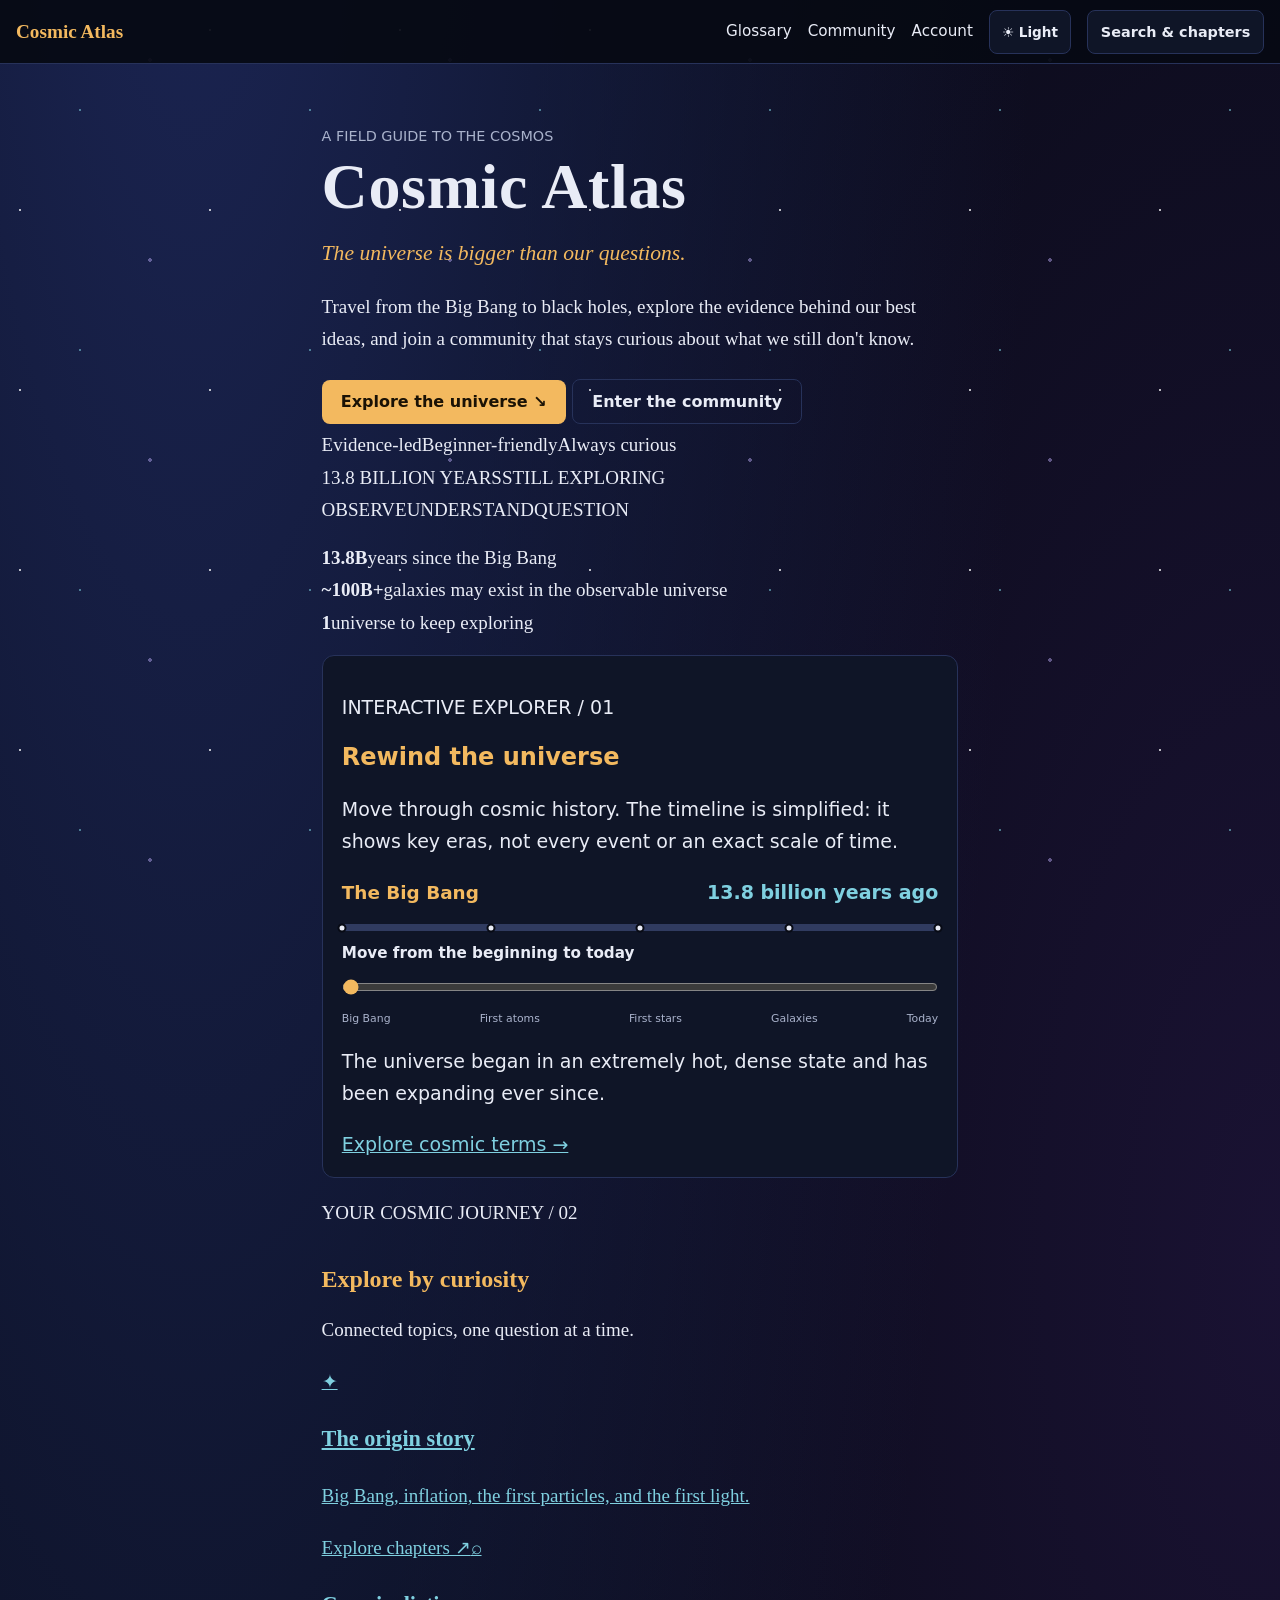
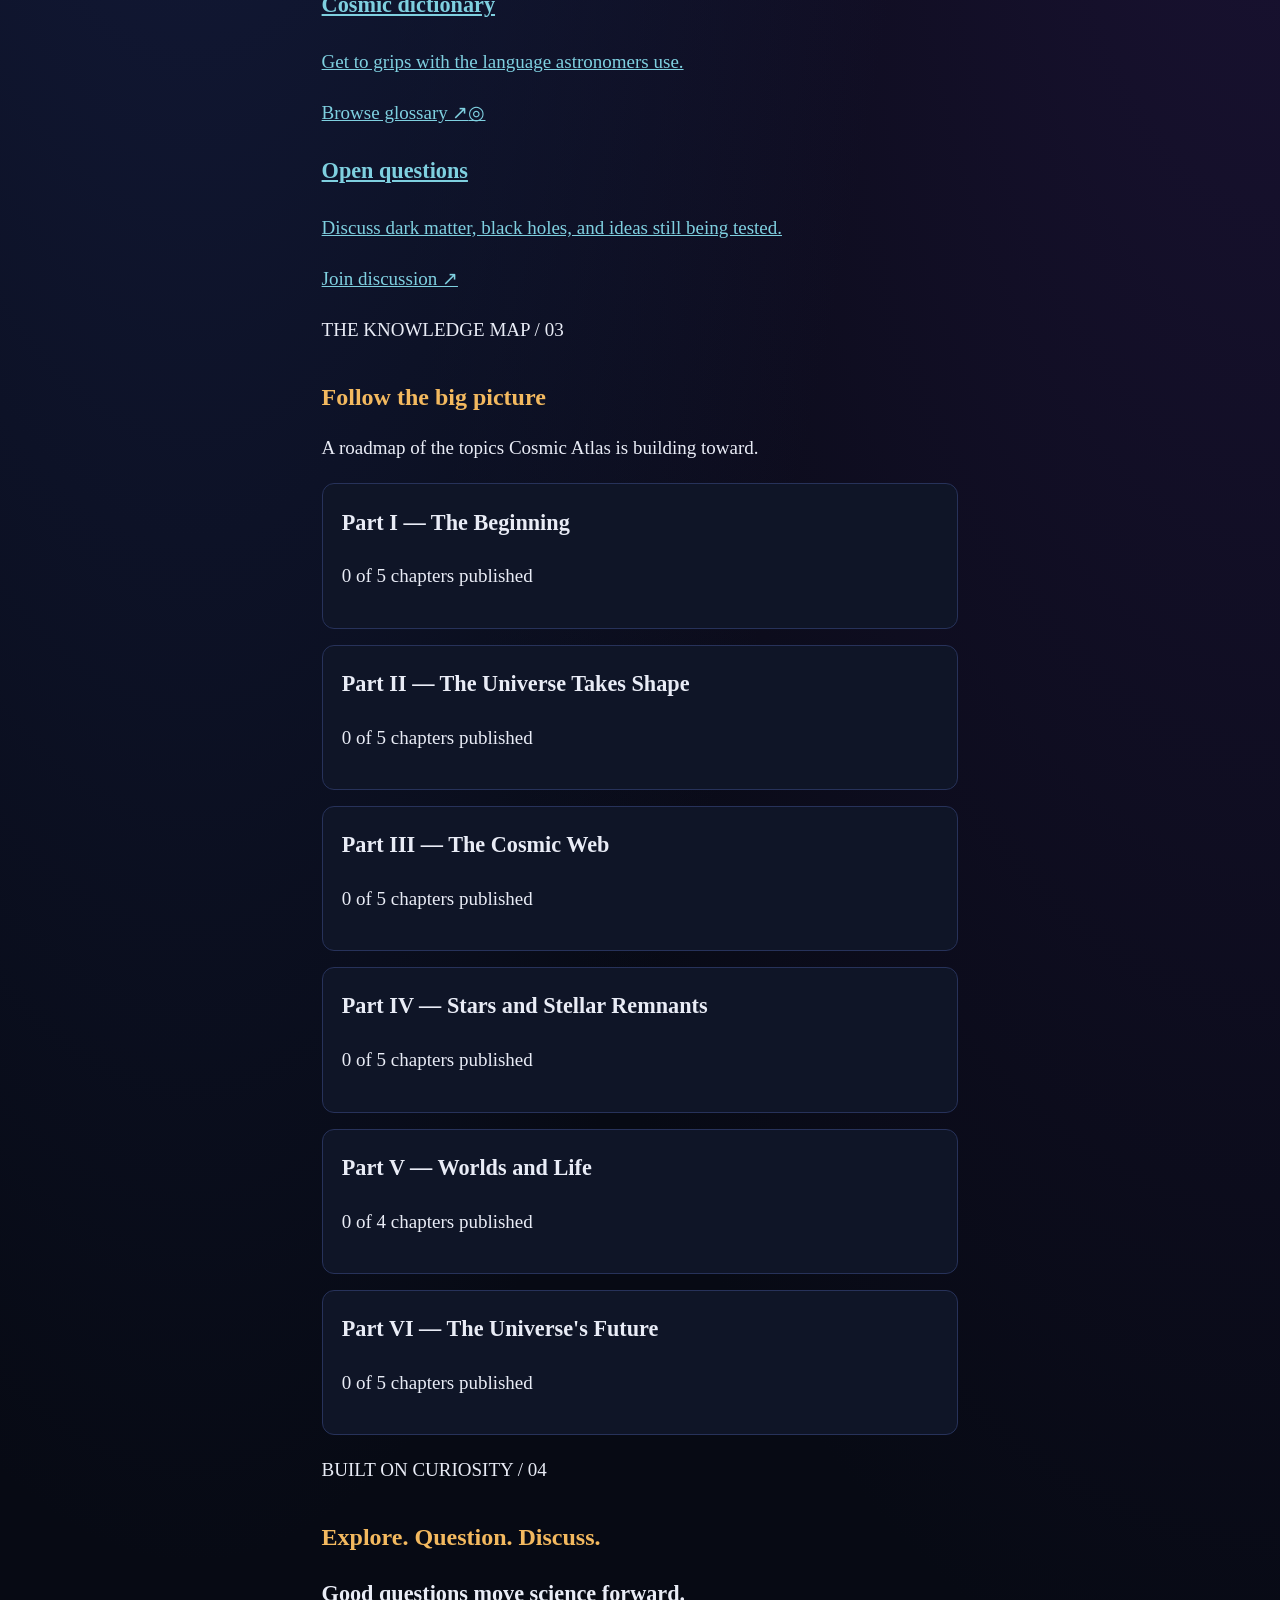
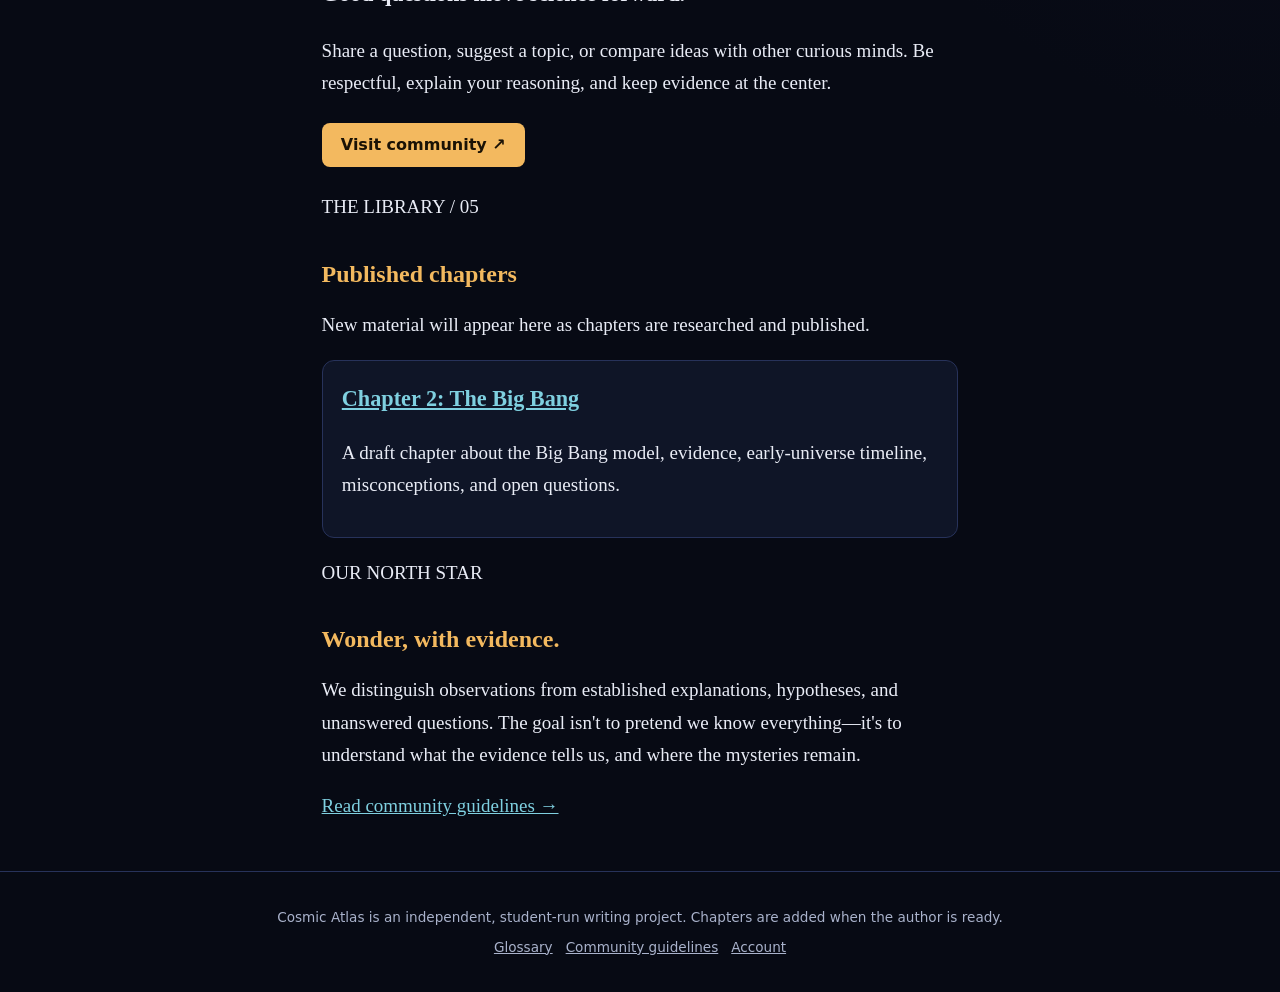
==== commit a0d37be4: "Redesign homepage with immersive cosmic hero and interactive explorer" ====
--- a/index.html
+++ b/index.html
@@ -1,15 +1,18 @@
-<!doctype html><html lang="en"><head><meta charset="utf-8"><meta name="viewport" content="width=device-width,initial-scale=1"><title>Cosmic Atlas — Explore the Universe, One Chapter at a Time</title><meta name="description" content="Explore the universe through clear, connected astronomy chapters—from the Big Bang to black holes—with evidence, open questions, and community discussion."><meta name="theme-color" content="#070a14"><link rel="stylesheet" href="style.css"></head><body>
+<!doctype html><html lang="en"><head><meta charset="utf-8"><meta name="viewport" content="width=device-width,initial-scale=1"><title>Cosmic Atlas — Explore the Universe, One Chapter at a Time</title><meta name="description" content="Explore the universe through interactive astronomy tools, connected chapters, evidence-led explainers, and community discussion."><meta name="theme-color" content="#070a14"><link rel="stylesheet" href="style.css"></head><body>
 <header id="top"></header>
-<main>
-<section class="hero"><p class="meta">ASTRONOMY • EXPLAINED STEP BY STEP</p><h1>Cosmic Atlas</h1><p class="tagline">Understand the universe, one chapter at a time.</p>
-<p>From the Big Bang to black holes, explore how the universe began, what it contains, and what we still do not know. Cosmic Atlas connects astronomy topics into a guided journey—not just a list of definitions.</p>
-<div class="card"><h3>What makes Cosmic Atlas different?</h3><ul><li><strong>Follow the story:</strong> chapters build on one another, from cosmic origins to extreme objects and the universe’s future.</li><li><strong>Evidence before speculation:</strong> separate observations and well-supported models from hypotheses and unanswered questions.</li><li><strong>Stay curious together:</strong> discuss ideas, ask questions, and suggest topics with the community.</li></ul></div>
-<a class="btn" href="#cms-chapters">Explore chapters</a><a class="btn alt" href="community.html">Join the discussion</a><a class="btn alt" href="glossary.html">Look up a term</a></section>
-<h2>Chapters</h2>
-<p>Your chapters appear here when you save them in the writing dashboard.</p><div id="cms-chapters"><p>Loading chapters…</p></div>
-<h2>Your writing plan</h2>
-<p>The outline below is a roadmap, not prewritten content. Chapters stay marked as planned until you decide to publish them.</p><div id="plan"></div>
-<h2>Your writing principles</h2>
-<ul><li>Write in your own words and keep notes on sources.</li><li>Separate observations, established explanations, hypotheses, and unanswered questions.</li><li>It is fine to publish a short chapter and improve it later.</li><li>There is no weekly deadline. Publish when you are ready.</li></ul>
+<main class="home-cosmic">
+<section class="hero cosmic-hero"><div class="hero-copy"><p class="meta">A FIELD GUIDE TO THE COSMOS</p><h1>Cosmic <span>Atlas</span></h1><p class="tagline">The universe is bigger than our questions.</p>
+<p>Travel from the Big Bang to black holes, explore the evidence behind our best ideas, and join a community that stays curious about what we still don't know.</p>
+<div class="hero-actions"><a class="btn" href="#universe-timeline">Explore the universe <span aria-hidden="true">↘</span></a><a class="btn alt" href="community.html">Enter the community</a></div>
+<div class="hero-pills"><span>Evidence-led</span><span>Beginner-friendly</span><span>Always curious</span></div></div>
+<div class="hero-visual" aria-label="Illustration of a glowing ringed planet in deep space" role="img"><div class="nebula nebula-one"></div><div class="nebula nebula-two"></div><div class="planet-orbit orbit-a"></div><div class="planet-orbit orbit-b"></div><div class="hero-planet"><i></i></div><div class="planet-ring"></div><span class="planet-label label-one">13.8 BILLION YEARS</span><span class="planet-label label-two">STILL EXPLORING</span></div>
+<div class="hero-bottomline"><span>OBSERVE</span><i></i><span>UNDERSTAND</span><i></i><span>QUESTION</span></div></section>
+<section class="cosmic-stats" aria-label="Cosmic facts"><div class="cosmic-stat"><strong>13.8B</strong><span>years since the Big Bang</span></div><div class="cosmic-stat"><strong>~100B+</strong><span>galaxies may exist in the observable universe</span></div><div class="cosmic-stat"><strong>1</strong><span>universe to keep exploring</span></div></section>
+<section id="universe-timeline" class="card cosmic-explorer"><p class="eyebrow">INTERACTIVE EXPLORER / 01</p><h2>Rewind the universe</h2><p>Move through cosmic history. The timeline is simplified: it shows key eras, not every event or an exact scale of time.</p><div class="cosmic-time-readout"><strong id="cosmic-era-title">The Big Bang</strong><span id="cosmic-era-age">13.8 billion years ago</span></div><div class="cosmic-track"><span id="cosmic-track-fill"></span><i style="left:0%"></i><i style="left:25%"></i><i style="left:50%"></i><i style="left:75%"></i><i style="left:100%"></i></div><label class="timeline-label" for="cosmic-time-slider">Move from the beginning to today</label><input id="cosmic-time-slider" type="range" min="0" max="100" step="1" value="0" aria-describedby="cosmic-era-description"><div class="cosmic-milestones"><span>Big Bang</span><span>First atoms</span><span>First stars</span><span>Galaxies</span><span>Today</span></div><p id="cosmic-era-description" class="timeline-description" aria-live="polite">The universe began in an extremely hot, dense state and has been expanding ever since.</p><a class="text-link" href="glossary.html">Explore cosmic terms →</a></section>
+<section class="home-section"><div class="section-heading"><div><p class="eyebrow">YOUR COSMIC JOURNEY / 02</p><h2>Explore by curiosity</h2></div><p>Connected topics, one question at a time.</p></div><div class="feature-grid"><a class="feature-card feature-purple" href="#cms-chapters"><span class="feature-icon">✦</span><h3>The origin story</h3><p>Big Bang, inflation, the first particles, and the first light.</p><span class="feature-arrow">Explore chapters ↗</span></a><a class="feature-card feature-blue" href="glossary.html"><span class="feature-icon">⌕</span><h3>Cosmic dictionary</h3><p>Get to grips with the language astronomers use.</p><span class="feature-arrow">Browse glossary ↗</span></a><a class="feature-card feature-gold" href="community.html"><span class="feature-icon">◎</span><h3>Open questions</h3><p>Discuss dark matter, black holes, and ideas still being tested.</p><span class="feature-arrow">Join discussion ↗</span></a></div></section>
+<section class="home-section chapter-section"><div class="section-heading"><div><p class="eyebrow">THE KNOWLEDGE MAP / 03</p><h2>Follow the big picture</h2></div><p>A roadmap of the topics Cosmic Atlas is building toward.</p></div><div id="plan" class="plan-grid"></div></section>
+<section class="home-section"><div class="section-heading"><div><p class="eyebrow">BUILT ON CURIOSITY / 04</p><h2>Explore. Question. Discuss.</h2></div></div><div class="community-banner"><div><h3>Good questions move science forward.</h3><p>Share a question, suggest a topic, or compare ideas with other curious minds. Be respectful, explain your reasoning, and keep evidence at the center.</p></div><a class="btn" href="community.html">Visit community ↗</a></div></section>
+<section class="home-section"><div class="section-heading"><div><p class="eyebrow">THE LIBRARY / 05</p><h2>Published chapters</h2></div><p>New material will appear here as chapters are researched and published.</p></div><div id="cms-chapters"><div class="empty-library"><span>✧</span><h3>The library is taking shape</h3><p>Chapter cards will appear here as they are published. The roadmap above shows the journey ahead.</p></div></div></section>
+<section class="principles"><p class="eyebrow">OUR NORTH STAR</p><h2>Wonder, with evidence.</h2><p>We distinguish observations from established explanations, hypotheses, and unanswered questions. The goal isn't to pretend we know everything—it's to understand what the evidence tells us, and where the mysteries remain.</p><a class="text-link" href="community.html#rules">Read community guidelines →</a></section>
 </main><footer id="foot"></footer>
 <script src="data.js"></script><script src="app.js"></script><script src="supabase-config.js"></script><script src="cms.js"></script></body></html>
--- a/style.css
+++ b/style.css
@@ -322,3 +322,98 @@
   html[data-theme="light"] body,
   html[data-theme="light"] body::before{animation:none!important}
 }
+
+
+/* Fast, distinct micro-interactions for everyday actions */
+@keyframes atlas-action-pop {
+  0% { transform:scale(1); filter:brightness(1); }
+  38% { transform:scale(.965); filter:brightness(1.12); }
+  100% { transform:scale(1); filter:brightness(1); }
+}
+@keyframes atlas-action-glint {
+  0% { box-shadow:0 0 0 0 #7fd0e000; }
+  45% { box-shadow:0 0 0 4px #7fd0e033; }
+  100% { box-shadow:0 0 0 0 #7fd0e000; }
+}
+@keyframes atlas-content-arrive {
+  from { opacity:0; transform:translateY(7px); }
+  to { opacity:1; transform:translateY(0); }
+}
+@media(prefers-reduced-motion:no-preference) {
+  .atlas-action-pop { animation:atlas-action-pop .32s ease-out; }
+  .atlas-action-glint { animation:atlas-action-glint .42s ease-out; }
+  button:active, .btn:active, #mb:active, #theme-toggle:active {
+    transform:scale(.97);
+  }
+  input:focus, textarea:focus, select:focus {
+    border-color:var(--cyan);
+    box-shadow:0 0 0 3px #7fd0e022;
+    transition:border-color .18s ease,box-shadow .18s ease;
+  }
+  details[open] > :not(summary) {
+    animation:atlas-content-arrive .28s ease-out both;
+  }
+  .community-card:active, .pn a:active {
+    transform:scale(.99);
+  }
+}
+@media(prefers-reduced-motion:reduce) {
+  .atlas-action-pop,.atlas-action-glint { animation:none!important; }
+}
+
+
+/* Compact 1.25-second Cosmic Atlas opening */
+.atlas-intro.atlas-cinematic{
+  background:radial-gradient(ellipse at 50% 45%,#182654 0%,#090e20 58%,#03050d 100%);
+  perspective:none;
+  transition:opacity .28s ease,visibility .28s ease;
+}
+.atlas-intro.atlas-cinematic:before{animation:none;inset:0;opacity:.55}
+.mini-opening-orbit{
+  position:absolute;top:calc(50% - 66px);left:50%;width:46px;height:46px;
+  transform:translateX(-50%);border:1px solid #9bdcffaa;border-radius:50%;
+  animation:mini-orbit-in .65s cubic-bezier(.2,.8,.2,1) both;
+}
+.mini-opening-orbit:before{
+  content:"";position:absolute;inset:7px;border-radius:50%;
+  background:radial-gradient(circle at 30% 25%,#fff2bd,#8e9fe8 38%,#354779 75%);
+  box-shadow:0 0 18px #7fd0e066;
+}
+.mini-opening-orbit span{
+  position:absolute;left:-5px;top:17px;width:54px;height:12px;
+  border:1px solid #f3c77a;border-radius:50%;transform:rotate(-24deg);
+}
+.mini-opening-title{
+  position:absolute;top:calc(50% - 7px);width:100%;text-align:center;
+  font:800 clamp(1.35rem,6vw,1.8rem)/1.2 system-ui,sans-serif;
+  letter-spacing:.12em;color:#f4f5ff;animation:mini-title-in .48s .12s both;
+}
+.mini-opening-title b{color:#f3c77a}
+.mini-opening-sub{
+  position:absolute;top:calc(50% + 29px);width:100%;text-align:center;
+  font: .78rem system-ui,sans-serif;letter-spacing:.12em;color:#b9cbed;
+  animation:mini-title-in .42s .2s both;
+}
+.atlas-intro.atlas-cinematic .cinema-nebula,
+.atlas-intro.atlas-cinematic .cinema-stars,
+.atlas-intro.atlas-cinematic .cinema-streaks,
+.atlas-intro.atlas-cinematic .cinema-sun,
+.atlas-intro.atlas-cinematic .cinema-planet-wrap,
+.atlas-intro.atlas-cinematic .cinema-flare,
+.atlas-intro.atlas-cinematic .cinema-copy,
+.atlas-intro.atlas-cinematic .cinema-progress,
+.atlas-intro.atlas-cinematic .intro-skip{display:none!important}
+html[data-theme="light"] .atlas-intro.atlas-cinematic{
+  background:radial-gradient(ellipse at 50% 45%,#fff8e8 0%,#e8f2ff 58%,#d9e4fa 100%);
+}
+html[data-theme="light"] .mini-opening-title{color:#263b5e}
+html[data-theme="light"] .mini-opening-sub{color:#63799a}
+@keyframes mini-orbit-in{
+  from{opacity:0;transform:translateX(-50%) scale(.55) rotate(-30deg)}
+  to{opacity:1;transform:translateX(-50%) scale(1) rotate(0)}
+}
+@keyframes mini-title-in{
+  from{opacity:0;transform:translateY(6px)}
+  to{opacity:1;transform:translateY(0)}
+}
+@media(prefers-reduced-motion:reduce){.atlas-intro.atlas-cinematic{display:none}}
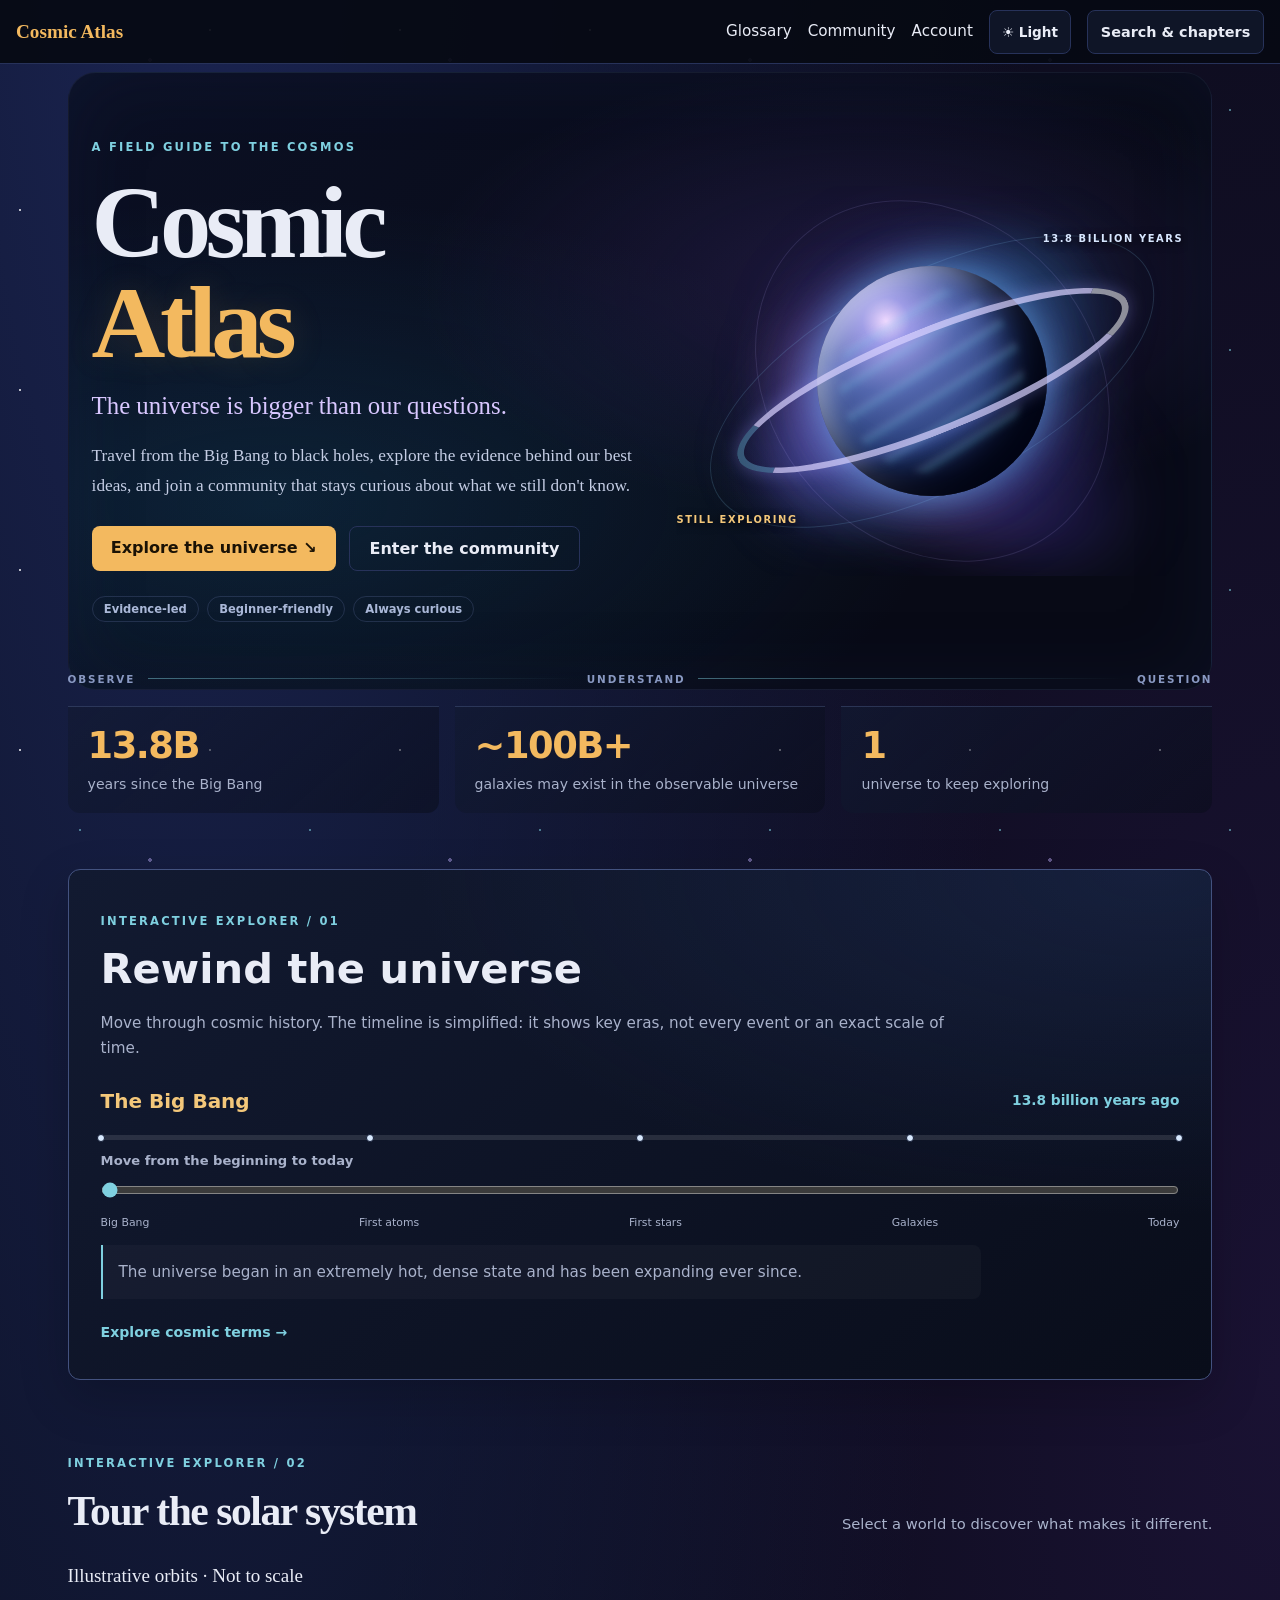
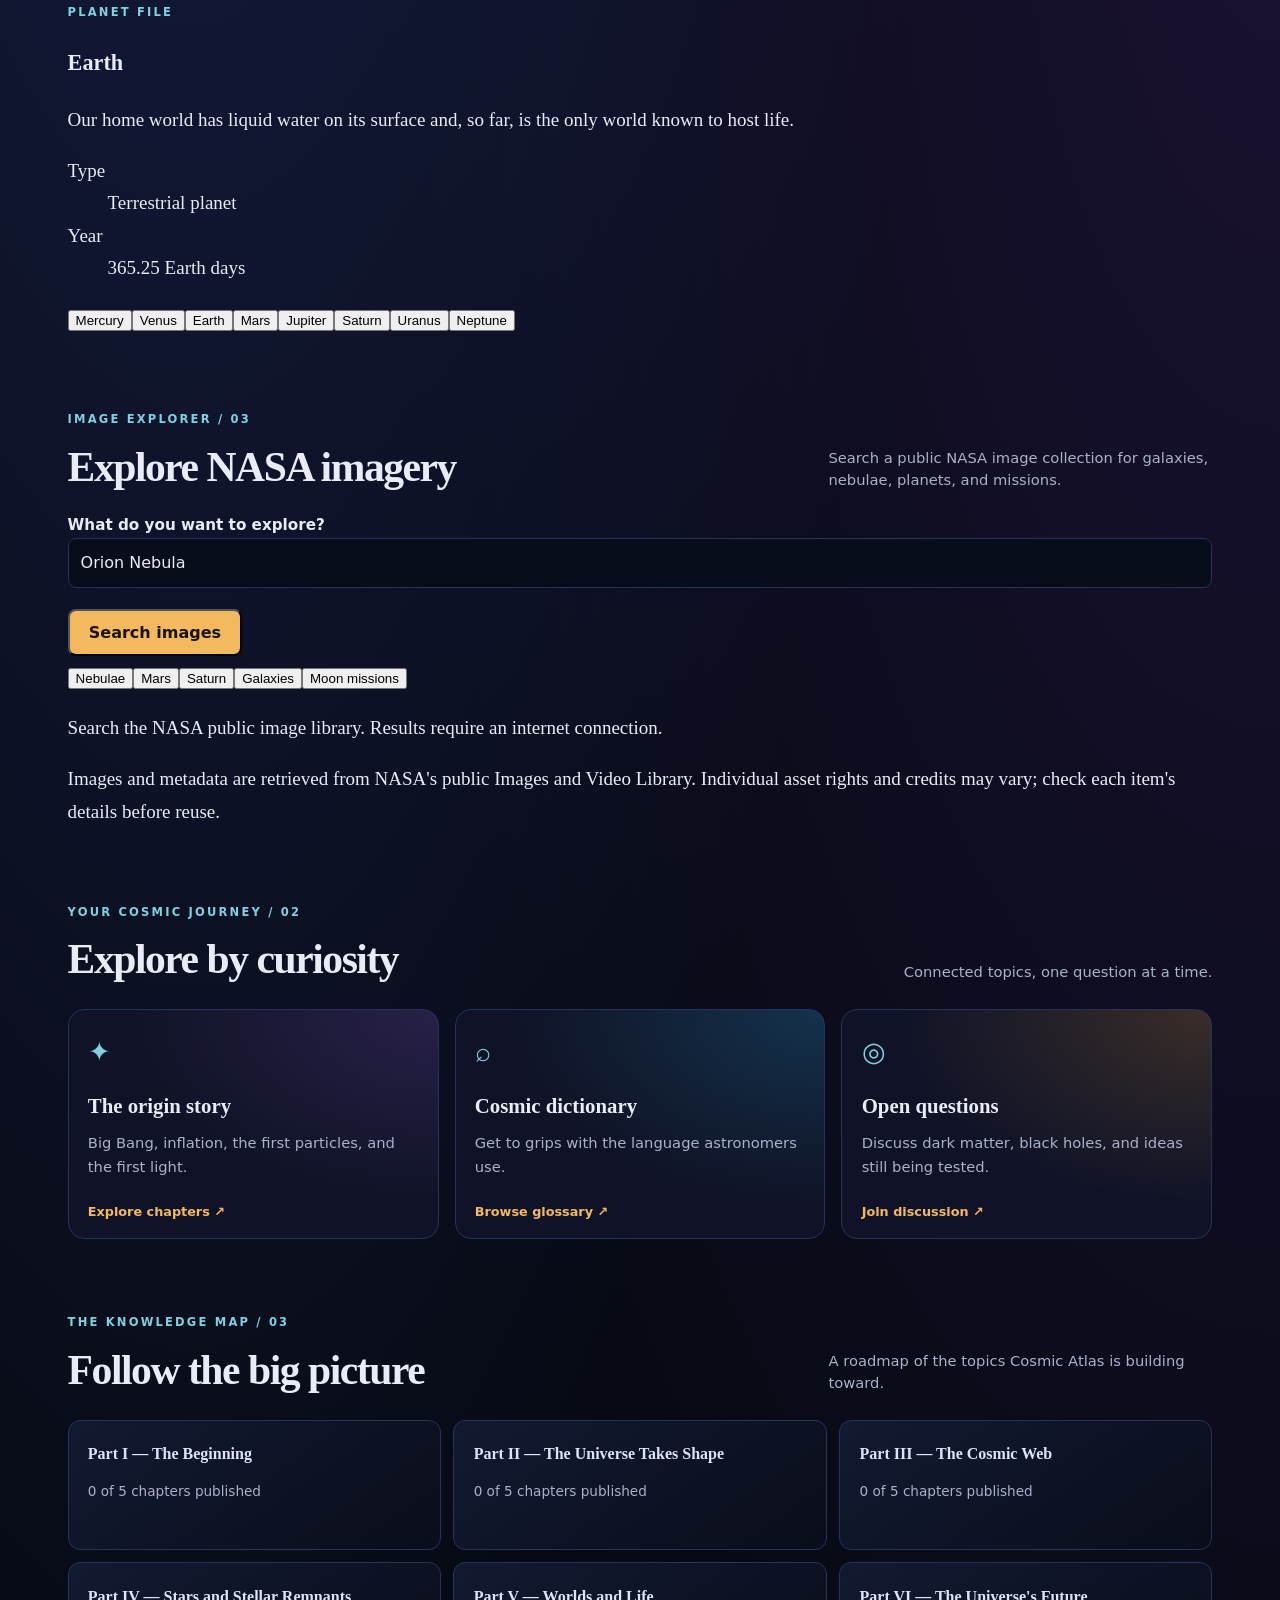
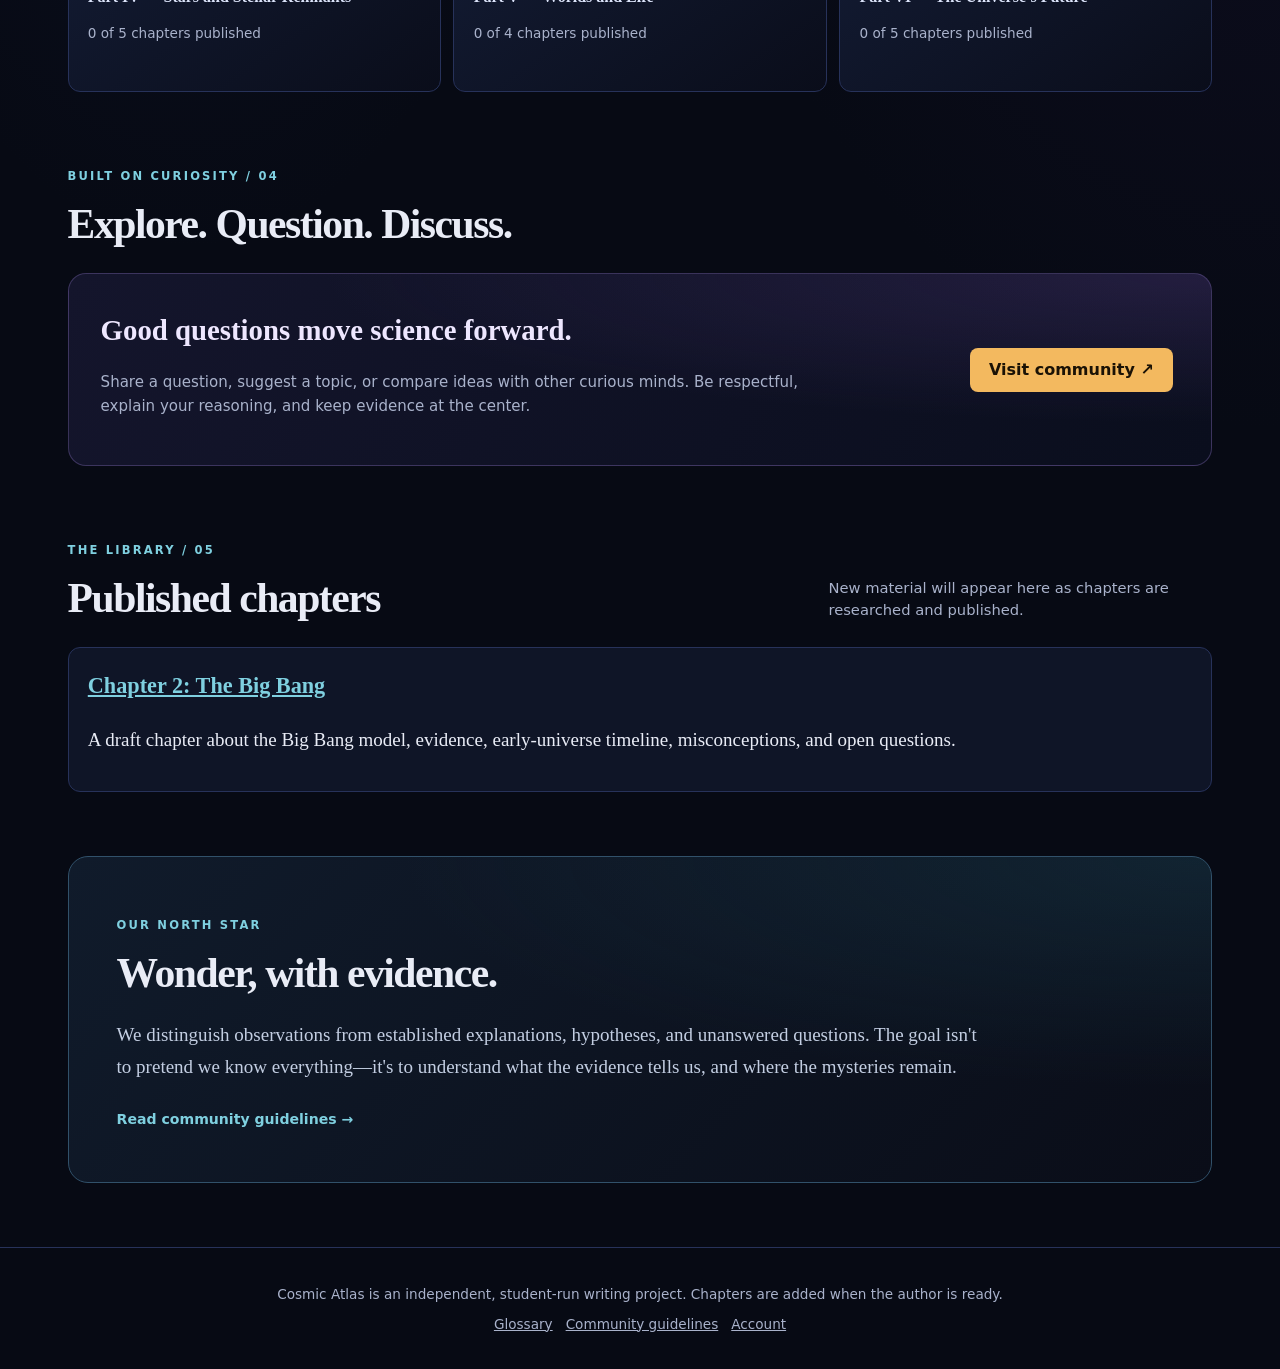
==== commit 84e08adc: "Add interactive solar system and NASA image explorer" ====
--- a/index.html
+++ b/index.html
@@ -9,6 +9,8 @@
 <div class="hero-bottomline"><span>OBSERVE</span><i></i><span>UNDERSTAND</span><i></i><span>QUESTION</span></div></section>
 <section class="cosmic-stats" aria-label="Cosmic facts"><div class="cosmic-stat"><strong>13.8B</strong><span>years since the Big Bang</span></div><div class="cosmic-stat"><strong>~100B+</strong><span>galaxies may exist in the observable universe</span></div><div class="cosmic-stat"><strong>1</strong><span>universe to keep exploring</span></div></section>
 <section id="universe-timeline" class="card cosmic-explorer"><p class="eyebrow">INTERACTIVE EXPLORER / 01</p><h2>Rewind the universe</h2><p>Move through cosmic history. The timeline is simplified: it shows key eras, not every event or an exact scale of time.</p><div class="cosmic-time-readout"><strong id="cosmic-era-title">The Big Bang</strong><span id="cosmic-era-age">13.8 billion years ago</span></div><div class="cosmic-track"><span id="cosmic-track-fill"></span><i style="left:0%"></i><i style="left:25%"></i><i style="left:50%"></i><i style="left:75%"></i><i style="left:100%"></i></div><label class="timeline-label" for="cosmic-time-slider">Move from the beginning to today</label><input id="cosmic-time-slider" type="range" min="0" max="100" step="1" value="0" aria-describedby="cosmic-era-description"><div class="cosmic-milestones"><span>Big Bang</span><span>First atoms</span><span>First stars</span><span>Galaxies</span><span>Today</span></div><p id="cosmic-era-description" class="timeline-description" aria-live="polite">The universe began in an extremely hot, dense state and has been expanding ever since.</p><a class="text-link" href="glossary.html">Explore cosmic terms →</a></section>
+<section id="solar-system" class="home-section solar-section"><div class="section-heading"><div><p class="eyebrow">INTERACTIVE EXPLORER / 02</p><h2>Tour the solar system</h2></div><p>Select a world to discover what makes it different.</p></div><div class="solar-layout"><div class="solar-stage" aria-label="Stylized, not-to-scale solar system"><div class="sun-core" title="Sun"></div><div class="solar-orbit mercury-orbit"><i class="planet mercury"></i></div><div class="solar-orbit venus-orbit"><i class="planet venus"></i></div><div class="solar-orbit earth-orbit"><i class="planet earth"></i></div><div class="solar-orbit mars-orbit"><i class="planet mars"></i></div><div class="solar-orbit jupiter-orbit"><i class="planet jupiter"></i></div><div class="solar-orbit saturn-orbit"><i class="planet saturn"></i></div><div class="solar-orbit uranus-orbit"><i class="planet uranus"></i></div><div class="solar-orbit neptune-orbit"><i class="planet neptune"></i></div><span class="solar-notice">Illustrative orbits · Not to scale</span></div><div class="solar-info"><p class="eyebrow">PLANET FILE</p><h3 id="solar-name">Earth</h3><p id="solar-fact" aria-live="polite">Our home world has liquid water on its surface and, so far, is the only world known to host life.</p><dl><div><dt>Type</dt><dd id="solar-type">Terrestrial planet</dd></div><div><dt>Year</dt><dd id="solar-year">365.25 Earth days</dd></div></dl><div class="planet-picker" role="group" aria-label="Choose a planet"><button type="button" data-planet="Mercury">Mercury</button><button type="button" data-planet="Venus">Venus</button><button type="button" data-planet="Earth" aria-pressed="true">Earth</button><button type="button" data-planet="Mars">Mars</button><button type="button" data-planet="Jupiter">Jupiter</button><button type="button" data-planet="Saturn">Saturn</button><button type="button" data-planet="Uranus">Uranus</button><button type="button" data-planet="Neptune">Neptune</button></div></div></div></section>
+<section id="nasa-explorer" class="home-section nasa-section"><div class="section-heading"><div><p class="eyebrow">IMAGE EXPLORER / 03</p><h2>Explore NASA imagery</h2></div><p>Search a public NASA image collection for galaxies, nebulae, planets, and missions.</p></div><form id="nasa-search-form" class="nasa-search"><label for="nasa-query">What do you want to explore?</label><div class="nasa-search-row"><input id="nasa-query" type="search" value="Orion Nebula" maxlength="100" placeholder="e.g. Saturn, Andromeda galaxy" required><button class="btn" type="submit">Search images</button></div><div class="nasa-quick-search"><button type="button" data-nasa-query="James Webb nebula">Nebulae</button><button type="button" data-nasa-query="Mars">Mars</button><button type="button" data-nasa-query="Saturn">Saturn</button><button type="button" data-nasa-query="Andromeda galaxy">Galaxies</button><button type="button" data-nasa-query="Apollo Moon">Moon missions</button></div></form><p id="nasa-status" class="nasa-status" role="status">Search the NASA public image library. Results require an internet connection.</p><div id="nasa-results" class="nasa-results"></div><p class="nasa-credit">Images and metadata are retrieved from NASA's public Images and Video Library. Individual asset rights and credits may vary; check each item's details before reuse.</p></section>
 <section class="home-section"><div class="section-heading"><div><p class="eyebrow">YOUR COSMIC JOURNEY / 02</p><h2>Explore by curiosity</h2></div><p>Connected topics, one question at a time.</p></div><div class="feature-grid"><a class="feature-card feature-purple" href="#cms-chapters"><span class="feature-icon">✦</span><h3>The origin story</h3><p>Big Bang, inflation, the first particles, and the first light.</p><span class="feature-arrow">Explore chapters ↗</span></a><a class="feature-card feature-blue" href="glossary.html"><span class="feature-icon">⌕</span><h3>Cosmic dictionary</h3><p>Get to grips with the language astronomers use.</p><span class="feature-arrow">Browse glossary ↗</span></a><a class="feature-card feature-gold" href="community.html"><span class="feature-icon">◎</span><h3>Open questions</h3><p>Discuss dark matter, black holes, and ideas still being tested.</p><span class="feature-arrow">Join discussion ↗</span></a></div></section>
 <section class="home-section chapter-section"><div class="section-heading"><div><p class="eyebrow">THE KNOWLEDGE MAP / 03</p><h2>Follow the big picture</h2></div><p>A roadmap of the topics Cosmic Atlas is building toward.</p></div><div id="plan" class="plan-grid"></div></section>
 <section class="home-section"><div class="section-heading"><div><p class="eyebrow">BUILT ON CURIOSITY / 04</p><h2>Explore. Question. Discuss.</h2></div></div><div class="community-banner"><div><h3>Good questions move science forward.</h3><p>Share a question, suggest a topic, or compare ideas with other curious minds. Be respectful, explain your reasoning, and keep evidence at the center.</p></div><a class="btn" href="community.html">Visit community ↗</a></div></section>
--- a/style.css
+++ b/style.css
@@ -417,3 +417,75 @@
   to{opacity:1;transform:translateY(0)}
 }
 @media(prefers-reduced-motion:reduce){.atlas-intro.atlas-cinematic{display:none}}
+
+
+/* Cosmic Atlas immersive homepage */
+.home-cosmic{max-width:1180px;padding-top:1rem}
+.cosmic-hero{position:relative;display:grid;grid-template-columns:minmax(0,1fr) minmax(280px,.9fr);align-items:center;gap:1rem;min-height:570px;padding:2rem 0 4rem;isolation:isolate}
+.cosmic-hero:before{content:"";position:absolute;z-index:-2;inset:-2rem -6vw 1rem;border:1px solid #6c80bd22;border-radius:28px;background:radial-gradient(ellipse at 70% 35%,#30245d88,transparent 40%),radial-gradient(ellipse at 18% 70%,#124c6a55,transparent 50%),linear-gradient(135deg,#0b1024,#080a16 70%);box-shadow:inset 0 0 80px #18265433}
+.hero-copy{position:relative;z-index:2;padding:1.2rem 0}
+.hero-copy .meta,.eyebrow{font:700 .72rem/1.5 system-ui,sans-serif;letter-spacing:.19em;color:var(--cyan)}
+.hero-copy h1{font-size:clamp(3.2rem,8vw,6.5rem);letter-spacing:-.055em;line-height:.98;margin:1rem 0}
+.hero-copy h1 span{display:block;color:var(--amber);text-shadow:0 0 35px #f3b95f26}
+.hero-copy>p:not(.meta):not(.tagline){max-width:38rem;color:#c4cde4;font-size:1.08rem}
+.hero-copy .tagline{font:500 clamp(1.1rem,2.4vw,1.55rem)/1.4 Georgia,serif;color:#d8c7ff}
+.hero-actions{display:flex;flex-wrap:wrap;gap:.45rem;margin:1.3rem 0}
+.hero-pills{display:flex;flex-wrap:wrap;gap:.5rem}
+.hero-pills span{font:600 .72rem system-ui,sans-serif;color:#aab8d8;border:1px solid #6576a844;border-radius:99px;padding:.32rem .7rem}
+.hero-visual{height:390px;position:relative;display:grid;place-items:center;overflow:hidden;isolation:isolate}
+.hero-visual:before{content:"";position:absolute;inset:5%;border-radius:50%;background:radial-gradient(circle,#15254b55,transparent 68%);filter:blur(12px)}
+.nebula{position:absolute;width:76%;height:48%;border-radius:50%;filter:blur(28px);opacity:.6;mix-blend-mode:screen}
+.nebula-one{background:linear-gradient(120deg,#6a3fc2,#2582b4 55%,transparent);transform:rotate(-35deg);animation:nebula-float 12s ease-in-out infinite alternate}
+.nebula-two{background:linear-gradient(30deg,#c45a9a,#4534a0 55%,transparent);transform:rotate(30deg) translate(12%,18%);opacity:.38;animation:nebula-float 15s ease-in-out infinite alternate-reverse}
+.hero-planet{position:relative;width:clamp(145px,20vw,230px);aspect-ratio:1;border-radius:50%;z-index:2;background:radial-gradient(circle at 30% 24%,#f0d9ff 0,#9c9ae5 10%,#5367ae 30%,#263d78 55%,#080e2b 78%);box-shadow:inset -32px -20px 36px #020514, inset 10px 7px 24px #ffffff75,0 0 38px #72c7ff88,0 0 95px #6653d977;animation:planet-float 7s ease-in-out infinite}
+.hero-planet i{position:absolute;inset:10%;border-radius:50%;background:repeating-linear-gradient(160deg,transparent 0 15px,#d4caff25 17px,#77d8ee3d 22px,transparent 28px);filter:blur(3px);transform:rotate(-12deg)}
+.planet-ring{position:absolute;width:82%;height:27%;border:7px solid #d9d2ffb8;border-left-color:#80dcff55;border-right-color:#fff8;border-radius:50%;transform:rotate(-22deg);z-index:3;box-shadow:0 0 18px #9c9dff55}
+.planet-orbit{position:absolute;width:95%;height:55%;border:1px solid #8ddcff2a;border-radius:50%;transform:rotate(-27deg)}
+.orbit-b{width:76%;height:83%;transform:rotate(48deg);border-color:#c3b3ff22}
+.planet-label{position:absolute;z-index:4;font:700 .62rem system-ui,sans-serif;letter-spacing:.16em;color:#d8e7ff;text-shadow:0 2px 8px #000}
+.label-one{top:12%;right:1%}.label-two{bottom:13%;left:0;color:#f3c77a}
+.hero-bottomline{position:absolute;bottom:1.3rem;left:0;right:0;display:flex;align-items:center;gap:.8rem;font:700 .65rem system-ui,sans-serif;letter-spacing:.18em;color:#8999c2}
+.hero-bottomline i{height:1px;flex:1;background:linear-gradient(90deg,#7fd0e077,transparent)}
+.cosmic-stats{display:grid;grid-template-columns:repeat(3,minmax(0,1fr));gap:1rem;margin:0 0 3.5rem}
+.cosmic-stat{padding:1.1rem 1.25rem;border-top:1px solid #6076a855;background:linear-gradient(140deg,#121a32aa,#0a0d1b88);border-radius:0 0 12px 12px}
+.cosmic-stat strong{display:block;font:800 clamp(1.5rem,3vw,2.3rem)/1.2 system-ui,sans-serif;color:var(--amber);letter-spacing:-.04em}
+.cosmic-stat span{display:block;color:var(--mute);font: .88rem/1.5 system-ui,sans-serif;margin-top:.35rem}
+.home-section{margin:4rem 0}
+.section-heading{display:flex;justify-content:space-between;align-items:end;gap:1rem;margin-bottom:1.2rem}
+.section-heading h2,.principles h2{margin:.2rem 0;font-size:clamp(1.8rem,4vw,2.6rem);color:var(--text);letter-spacing:-.035em}
+.section-heading>p{max-width:24rem;margin:.4rem 0;color:var(--mute);font: .92rem/1.5 system-ui,sans-serif}
+.feature-grid{display:grid;grid-template-columns:repeat(3,minmax(0,1fr));gap:1rem}
+.feature-card{display:flex;flex-direction:column;min-height:230px;padding:1.2rem;border:1px solid var(--line);border-radius:16px;text-decoration:none;color:var(--text);background:linear-gradient(145deg,#171b35,#0c1020);transition:transform .25s,border-color .25s,box-shadow .25s}
+.feature-card:hover{transform:translateY(-5px);border-color:#7c8dc1;box-shadow:0 16px 38px #0005;color:var(--text)}
+.feature-purple{background:radial-gradient(ellipse at 100% 0%,#573b8a55,transparent 60%),#101327}
+.feature-blue{background:radial-gradient(ellipse at 100% 0%,#1b719455,transparent 60%),#101327}
+.feature-gold{background:radial-gradient(ellipse at 100% 0%,#8c632b55,transparent 60%),#101327}
+.feature-icon{font-size:1.7rem;color:var(--cyan)}.feature-card h3{font-size:1.3rem;margin:.8rem 0 .2rem}.feature-card p{color:var(--mute);font: .92rem/1.6 system-ui,sans-serif;margin:.3rem 0 1.2rem}
+.feature-arrow{margin-top:auto;font:700 .8rem system-ui,sans-serif;color:var(--amber)}
+.cosmic-explorer{padding:clamp(1.1rem,4vw,2rem);border-color:#43527f;background:radial-gradient(ellipse at 95% 0%,#293b7055,transparent 48%),linear-gradient(140deg,#121a31,#090d1a);box-shadow:0 18px 50px #0003}
+.cosmic-explorer h2{color:var(--text);font-size:clamp(1.8rem,4vw,2.6rem);margin:.3rem 0}
+.cosmic-explorer>p:not(.eyebrow){max-width:55rem;color:var(--mute);font: .95rem/1.65 system-ui,sans-serif}
+.cosmic-time-readout{margin-top:1.4rem}.cosmic-time-readout strong{font-size:1.25rem;color:#f3c77a}.cosmic-time-readout span{font-size:.86rem}
+.cosmic-track{height:5px;margin:1.1rem 0 .5rem;background:#ffffff1c}
+.cosmic-track>span{background:linear-gradient(90deg,#8f7bff,#70d9e7,#f3c77a)}
+.cosmic-track i{width:8px;height:8px;background:#d9eaff;border:1px solid #111a33}
+.timeline-label{font-size:.82rem;color:var(--mute)}
+#cosmic-time-slider{accent-color:var(--cyan);padding:0;margin:.8rem 0 1rem;cursor:pointer}
+.cosmic-milestones{font: .68rem/1.4 system-ui,sans-serif}
+.timeline-description{min-height:3.2rem;padding:.9rem 1rem;border-left:2px solid var(--cyan);background:#ffffff07;border-radius:0 8px 8px 0}
+.text-link{display:inline-block;margin-top:.5rem;font:700 .88rem system-ui,sans-serif;text-decoration:none;color:var(--cyan)}
+.plan-grid{display:grid;grid-template-columns:repeat(3,minmax(0,1fr));gap:.8rem}
+.plan-grid>.card{margin:0;min-height:130px;background:linear-gradient(145deg,#121a31,#0a0d1a)}
+.plan-grid>.card h3{font-size:1rem;color:#dce4fa}.plan-grid>.card p{font: .85rem/1.5 system-ui,sans-serif;color:var(--mute)}
+.community-banner{display:flex;justify-content:space-between;align-items:center;gap:1.5rem;padding:clamp(1.2rem,4vw,2rem);border:1px solid #61518c88;border-radius:18px;background:radial-gradient(ellipse at 100% 0%,#533b8055,transparent 55%),linear-gradient(120deg,#14152c,#0a0e1d)}
+.community-banner h3{font-size:clamp(1.3rem,3vw,1.8rem);margin:0;color:#eee7ff}.community-banner p{max-width:45rem;color:var(--mute);font: .94rem/1.6 system-ui,sans-serif}
+.empty-library{padding:2rem 1.2rem;text-align:center;border:1px dashed #52618b;border-radius:16px;background:#ffffff04}
+.empty-library>span{font-size:2rem;color:var(--amber)}.empty-library h3{margin:.5rem 0}.empty-library p{max-width:38rem;margin:auto;color:var(--mute);font: .92rem/1.6 system-ui,sans-serif}
+.principles{margin:4rem 0 1rem;padding:clamp(1.4rem,5vw,3rem);border-radius:20px;background:radial-gradient(ellipse at 100% 0%,#1d4b5c55,transparent 50%),linear-gradient(135deg,#101b2b,#0a0d18);border:1px solid #31516a}
+.principles>p:not(.eyebrow){max-width:54rem;color:#c3cee2}
+@keyframes nebula-float{from{translate:-3% -2%;scale:.92}to{translate:4% 5%;scale:1.08}}
+@keyframes planet-float{0%,100%{translate:0 0}50%{translate:0 -9px}}
+@media(min-width:700px){.home-cosmic{padding-top:1.5rem}.cosmic-hero{padding-left:1.5rem;padding-right:1.5rem}.cosmic-hero:before{inset:-1rem 0 1rem}}
+@media(max-width:700px){.cosmic-hero{grid-template-columns:1fr;gap:0;padding-top:1.2rem;min-height:0}.hero-copy{padding:.8rem .2rem 0}.hero-visual{height:290px;grid-row:2}.hero-bottomline{bottom:.4rem}.cosmic-stats{gap:.5rem}.cosmic-stat{padding:.8rem .65rem}.cosmic-stat span{font-size:.75rem}.feature-grid{grid-template-columns:1fr}.feature-card{min-height:170px}.plan-grid{grid-template-columns:repeat(2,minmax(0,1fr))}.section-heading{display:block}.section-heading>p{margin-top:.6rem}.community-banner{align-items:flex-start;flex-direction:column}.hero-copy h1{font-size:clamp(3.3rem,16vw,5rem)}}
+@media(max-width:390px){.cosmic-stats{grid-template-columns:1fr}.cosmic-stat{display:flex;align-items:center;justify-content:space-between;gap:.7rem}.cosmic-stat span{text-align:right;max-width:58%}.plan-grid{grid-template-columns:1fr}.cosmic-milestones{font-size:.58rem}.hero-visual{height:250px}}
+@media(prefers-reduced-motion:reduce){.nebula,.hero-planet,.planet-ring,.planet-orbit{animation:none!important}.feature-card{transition:none}}
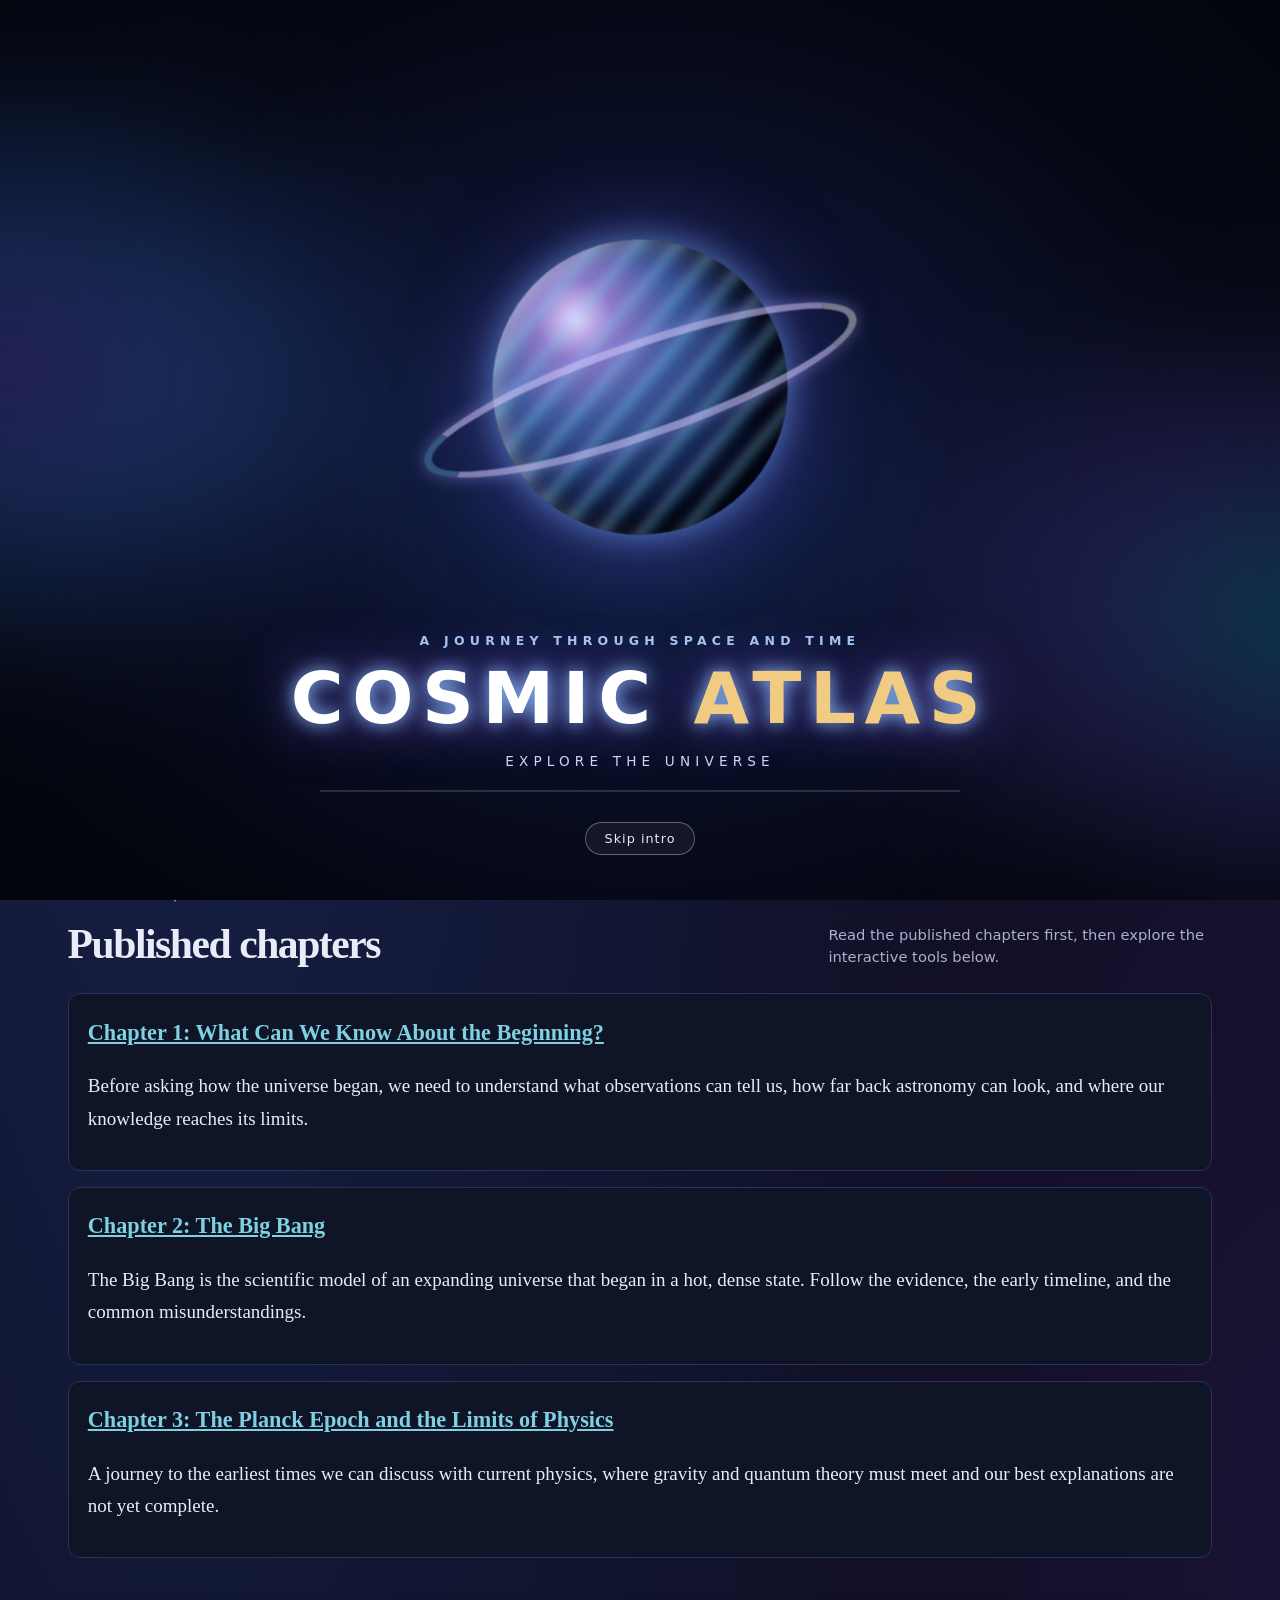
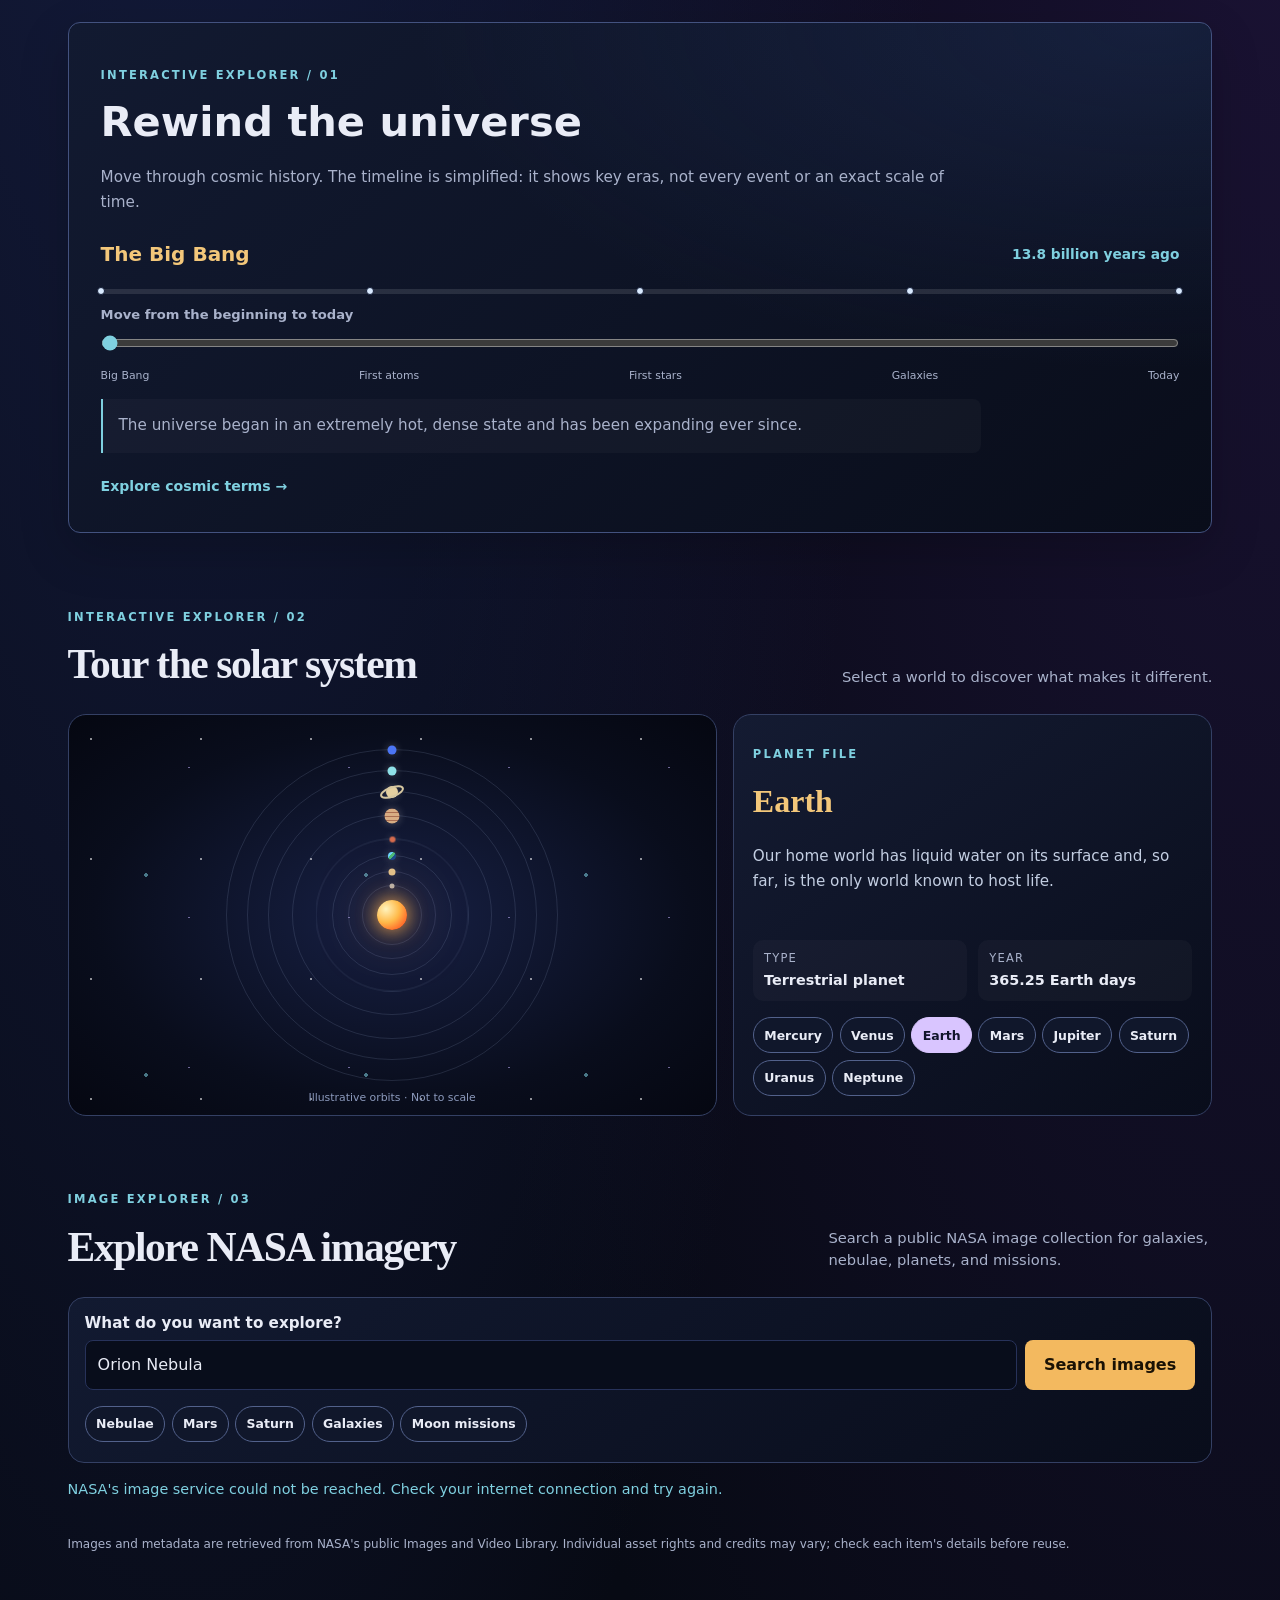
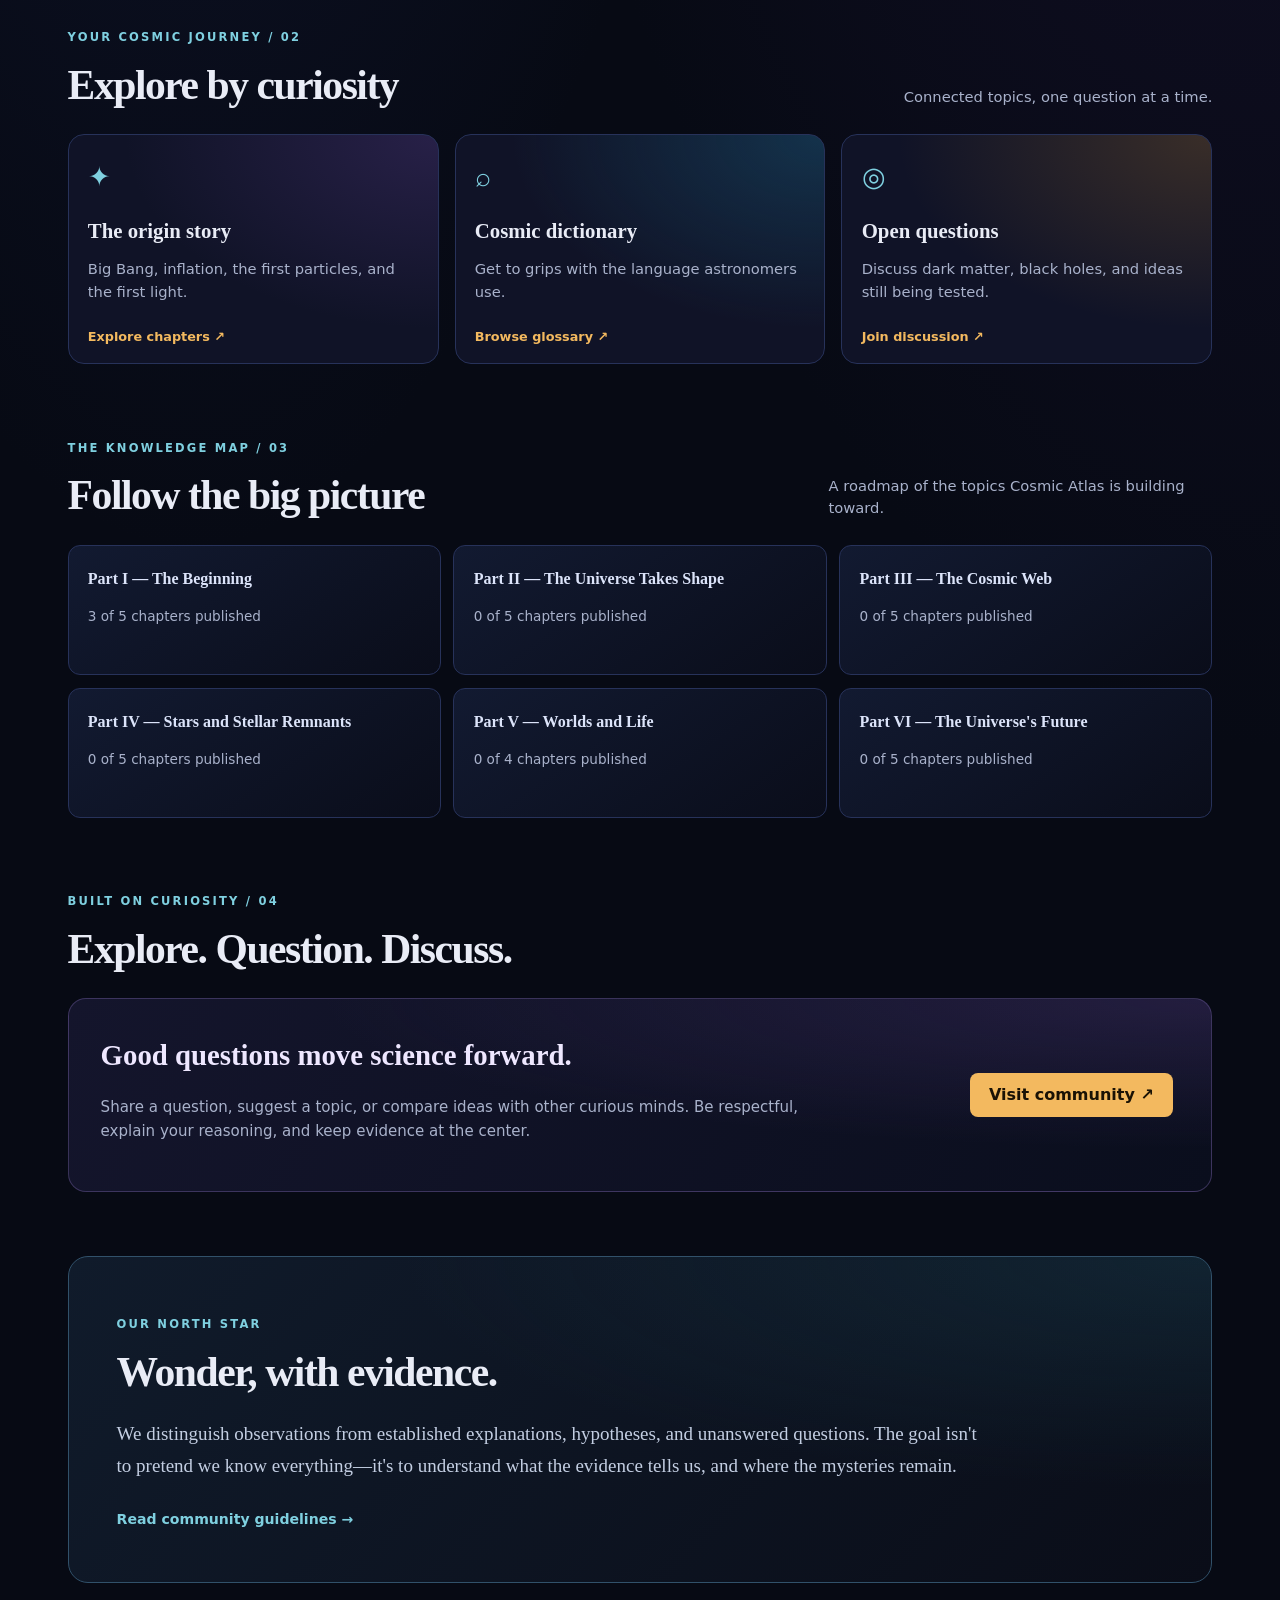
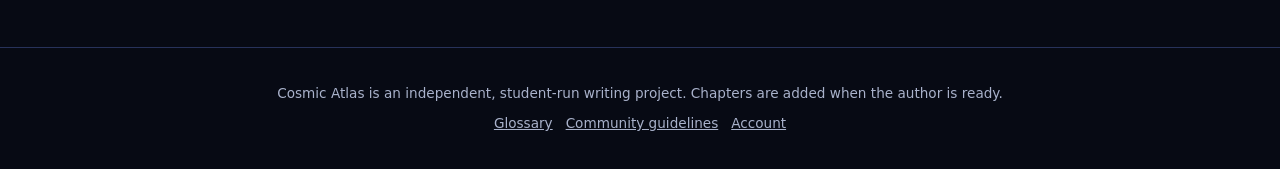
==== commit 35b3d91d: "Improve homepage content hierarchy and reading flow" ====
--- a/index.html
+++ b/index.html
@@ -8,13 +8,14 @@
 <div class="hero-visual" aria-label="Illustration of a glowing ringed planet in deep space" role="img"><div class="nebula nebula-one"></div><div class="nebula nebula-two"></div><div class="planet-orbit orbit-a"></div><div class="planet-orbit orbit-b"></div><div class="hero-planet"><i></i></div><div class="planet-ring"></div><span class="planet-label label-one">13.8 BILLION YEARS</span><span class="planet-label label-two">STILL EXPLORING</span></div>
 <div class="hero-bottomline"><span>OBSERVE</span><i></i><span>UNDERSTAND</span><i></i><span>QUESTION</span></div></section>
 <section class="cosmic-stats" aria-label="Cosmic facts"><div class="cosmic-stat"><strong>13.8B</strong><span>years since the Big Bang</span></div><div class="cosmic-stat"><strong>~100B+</strong><span>galaxies may exist in the observable universe</span></div><div class="cosmic-stat"><strong>1</strong><span>universe to keep exploring</span></div></section>
+<section class="home-section"><div class="section-heading"><div><p class="eyebrow">START HERE / 01</p><h2>Published chapters</h2></div><p>Read the published chapters first, then explore the interactive tools below.</p></div><div id="cms-chapters"><div class="empty-library"><span>✧</span><h3>The library is taking shape</h3><p>Chapter cards will appear here as they are published. The roadmap above shows the journey ahead.</p></div></div></section>
 <section id="universe-timeline" class="card cosmic-explorer"><p class="eyebrow">INTERACTIVE EXPLORER / 01</p><h2>Rewind the universe</h2><p>Move through cosmic history. The timeline is simplified: it shows key eras, not every event or an exact scale of time.</p><div class="cosmic-time-readout"><strong id="cosmic-era-title">The Big Bang</strong><span id="cosmic-era-age">13.8 billion years ago</span></div><div class="cosmic-track"><span id="cosmic-track-fill"></span><i style="left:0%"></i><i style="left:25%"></i><i style="left:50%"></i><i style="left:75%"></i><i style="left:100%"></i></div><label class="timeline-label" for="cosmic-time-slider">Move from the beginning to today</label><input id="cosmic-time-slider" type="range" min="0" max="100" step="1" value="0" aria-describedby="cosmic-era-description"><div class="cosmic-milestones"><span>Big Bang</span><span>First atoms</span><span>First stars</span><span>Galaxies</span><span>Today</span></div><p id="cosmic-era-description" class="timeline-description" aria-live="polite">The universe began in an extremely hot, dense state and has been expanding ever since.</p><a class="text-link" href="glossary.html">Explore cosmic terms →</a></section>
 <section id="solar-system" class="home-section solar-section"><div class="section-heading"><div><p class="eyebrow">INTERACTIVE EXPLORER / 02</p><h2>Tour the solar system</h2></div><p>Select a world to discover what makes it different.</p></div><div class="solar-layout"><div class="solar-stage" aria-label="Stylized, not-to-scale solar system"><div class="sun-core" title="Sun"></div><div class="solar-orbit mercury-orbit"><i class="planet mercury"></i></div><div class="solar-orbit venus-orbit"><i class="planet venus"></i></div><div class="solar-orbit earth-orbit"><i class="planet earth"></i></div><div class="solar-orbit mars-orbit"><i class="planet mars"></i></div><div class="solar-orbit jupiter-orbit"><i class="planet jupiter"></i></div><div class="solar-orbit saturn-orbit"><i class="planet saturn"></i></div><div class="solar-orbit uranus-orbit"><i class="planet uranus"></i></div><div class="solar-orbit neptune-orbit"><i class="planet neptune"></i></div><span class="solar-notice">Illustrative orbits · Not to scale</span></div><div class="solar-info"><p class="eyebrow">PLANET FILE</p><h3 id="solar-name">Earth</h3><p id="solar-fact" aria-live="polite">Our home world has liquid water on its surface and, so far, is the only world known to host life.</p><dl><div><dt>Type</dt><dd id="solar-type">Terrestrial planet</dd></div><div><dt>Year</dt><dd id="solar-year">365.25 Earth days</dd></div></dl><div class="planet-picker" role="group" aria-label="Choose a planet"><button type="button" data-planet="Mercury">Mercury</button><button type="button" data-planet="Venus">Venus</button><button type="button" data-planet="Earth" aria-pressed="true">Earth</button><button type="button" data-planet="Mars">Mars</button><button type="button" data-planet="Jupiter">Jupiter</button><button type="button" data-planet="Saturn">Saturn</button><button type="button" data-planet="Uranus">Uranus</button><button type="button" data-planet="Neptune">Neptune</button></div></div></div></section>
 <section id="nasa-explorer" class="home-section nasa-section"><div class="section-heading"><div><p class="eyebrow">IMAGE EXPLORER / 03</p><h2>Explore NASA imagery</h2></div><p>Search a public NASA image collection for galaxies, nebulae, planets, and missions.</p></div><form id="nasa-search-form" class="nasa-search"><label for="nasa-query">What do you want to explore?</label><div class="nasa-search-row"><input id="nasa-query" type="search" value="Orion Nebula" maxlength="100" placeholder="e.g. Saturn, Andromeda galaxy" required><button class="btn" type="submit">Search images</button></div><div class="nasa-quick-search"><button type="button" data-nasa-query="James Webb nebula">Nebulae</button><button type="button" data-nasa-query="Mars">Mars</button><button type="button" data-nasa-query="Saturn">Saturn</button><button type="button" data-nasa-query="Andromeda galaxy">Galaxies</button><button type="button" data-nasa-query="Apollo Moon">Moon missions</button></div></form><p id="nasa-status" class="nasa-status" role="status">Search the NASA public image library. Results require an internet connection.</p><div id="nasa-results" class="nasa-results"></div><p class="nasa-credit">Images and metadata are retrieved from NASA's public Images and Video Library. Individual asset rights and credits may vary; check each item's details before reuse.</p></section>
 <section class="home-section"><div class="section-heading"><div><p class="eyebrow">YOUR COSMIC JOURNEY / 02</p><h2>Explore by curiosity</h2></div><p>Connected topics, one question at a time.</p></div><div class="feature-grid"><a class="feature-card feature-purple" href="#cms-chapters"><span class="feature-icon">✦</span><h3>The origin story</h3><p>Big Bang, inflation, the first particles, and the first light.</p><span class="feature-arrow">Explore chapters ↗</span></a><a class="feature-card feature-blue" href="glossary.html"><span class="feature-icon">⌕</span><h3>Cosmic dictionary</h3><p>Get to grips with the language astronomers use.</p><span class="feature-arrow">Browse glossary ↗</span></a><a class="feature-card feature-gold" href="community.html"><span class="feature-icon">◎</span><h3>Open questions</h3><p>Discuss dark matter, black holes, and ideas still being tested.</p><span class="feature-arrow">Join discussion ↗</span></a></div></section>
 <section class="home-section chapter-section"><div class="section-heading"><div><p class="eyebrow">THE KNOWLEDGE MAP / 03</p><h2>Follow the big picture</h2></div><p>A roadmap of the topics Cosmic Atlas is building toward.</p></div><div id="plan" class="plan-grid"></div></section>
 <section class="home-section"><div class="section-heading"><div><p class="eyebrow">BUILT ON CURIOSITY / 04</p><h2>Explore. Question. Discuss.</h2></div></div><div class="community-banner"><div><h3>Good questions move science forward.</h3><p>Share a question, suggest a topic, or compare ideas with other curious minds. Be respectful, explain your reasoning, and keep evidence at the center.</p></div><a class="btn" href="community.html">Visit community ↗</a></div></section>
-<section class="home-section"><div class="section-heading"><div><p class="eyebrow">THE LIBRARY / 05</p><h2>Published chapters</h2></div><p>New material will appear here as chapters are researched and published.</p></div><div id="cms-chapters"><div class="empty-library"><span>✧</span><h3>The library is taking shape</h3><p>Chapter cards will appear here as they are published. The roadmap above shows the journey ahead.</p></div></div></section>
+
 <section class="principles"><p class="eyebrow">OUR NORTH STAR</p><h2>Wonder, with evidence.</h2><p>We distinguish observations from established explanations, hypotheses, and unanswered questions. The goal isn't to pretend we know everything—it's to understand what the evidence tells us, and where the mysteries remain.</p><a class="text-link" href="community.html#rules">Read community guidelines →</a></section>
 </main><footer id="foot"></footer>
 <script src="data.js"></script><script src="app.js"></script><script src="supabase-config.js"></script><script src="cms.js"></script></body></html>
--- a/style.css
+++ b/style.css
@@ -394,15 +394,7 @@
   font: .78rem system-ui,sans-serif;letter-spacing:.12em;color:#b9cbed;
   animation:mini-title-in .42s .2s both;
 }
-.atlas-intro.atlas-cinematic .cinema-nebula,
-.atlas-intro.atlas-cinematic .cinema-stars,
-.atlas-intro.atlas-cinematic .cinema-streaks,
-.atlas-intro.atlas-cinematic .cinema-sun,
-.atlas-intro.atlas-cinematic .cinema-planet-wrap,
-.atlas-intro.atlas-cinematic .cinema-flare,
-.atlas-intro.atlas-cinematic .cinema-copy,
-.atlas-intro.atlas-cinematic .cinema-progress,
-.atlas-intro.atlas-cinematic .intro-skip{display:none!important}
+/* The homepage now uses the full cinematic launch sequence. */
 html[data-theme="light"] .atlas-intro.atlas-cinematic{
   background:radial-gradient(ellipse at 50% 45%,#fff8e8 0%,#e8f2ff 58%,#d9e4fa 100%);
 }
@@ -489,3 +481,63 @@
 @media(max-width:700px){.cosmic-hero{grid-template-columns:1fr;gap:0;padding-top:1.2rem;min-height:0}.hero-copy{padding:.8rem .2rem 0}.hero-visual{height:290px;grid-row:2}.hero-bottomline{bottom:.4rem}.cosmic-stats{gap:.5rem}.cosmic-stat{padding:.8rem .65rem}.cosmic-stat span{font-size:.75rem}.feature-grid{grid-template-columns:1fr}.feature-card{min-height:170px}.plan-grid{grid-template-columns:repeat(2,minmax(0,1fr))}.section-heading{display:block}.section-heading>p{margin-top:.6rem}.community-banner{align-items:flex-start;flex-direction:column}.hero-copy h1{font-size:clamp(3.3rem,16vw,5rem)}}
 @media(max-width:390px){.cosmic-stats{grid-template-columns:1fr}.cosmic-stat{display:flex;align-items:center;justify-content:space-between;gap:.7rem}.cosmic-stat span{text-align:right;max-width:58%}.plan-grid{grid-template-columns:1fr}.cosmic-milestones{font-size:.58rem}.hero-visual{height:250px}}
 @media(prefers-reduced-motion:reduce){.nebula,.hero-planet,.planet-ring,.planet-orbit{animation:none!important}.feature-card{transition:none}}
+
+
+/* Interactive solar system */
+.solar-layout{display:grid;grid-template-columns:minmax(0,1.15fr) minmax(260px,.85fr);gap:1rem;align-items:stretch}
+.solar-stage{position:relative;min-height:370px;display:grid;place-items:center;overflow:hidden;border:1px solid #344064;border-radius:18px;background:radial-gradient(ellipse at center,#172044 0,#090d1c 65%,#050711 100%)}
+.solar-stage:before{content:"";position:absolute;inset:0;opacity:.55;background-image:radial-gradient(1px 1px at 20% 20%,#fff 99%,transparent),radial-gradient(1px 1px at 75% 35%,#c3b3ff 99%,transparent),radial-gradient(2px 2px at 35% 80%,#7fd0e0 99%,transparent);background-size:110px 120px,160px 150px,220px 200px}
+.sun-core{position:absolute;width:30px;height:30px;border-radius:50%;z-index:3;background:radial-gradient(circle at 30% 30%,#fff3bd,#ffba4a 45%,#ff712c 75%);box-shadow:0 0 20px #ffb34f,0 0 55px #ff8b2e88}
+.solar-orbit{position:absolute;left:50%;top:50%;border:1px solid #9caed02b;border-radius:50%;transform:translate(-50%,-50%)}
+/* Planets travel around the Sun at different orbital speeds; inner worlds move faster. */
+.solar-orbit{animation:solar-revolution var(--orbit-duration,60s) linear infinite;will-change:transform}
+.mercury-orbit{--orbit-duration:7600522s}.venus-orbit{--orbit-duration:19414166s}.earth-orbit{--orbit-duration:31558118s}.mars-orbit{--orbit-duration:59355072s}.jupiter-orbit{--orbit-duration:374335776s}.saturn-orbit{--orbit-duration:929596608s}.uranus-orbit{--orbit-duration:2651486400s}.neptune-orbit{--orbit-duration:5199724800s}
+@keyframes solar-revolution{from{transform:translate(-50%,-50%) rotate(0deg)}to{transform:translate(-50%,-50%) rotate(360deg)}}
+.solar-orbit .planet{position:absolute;left:50%;top:0;display:block;border-radius:50%;transform:translate(-50%,-50%);box-shadow:0 0 9px #ffffff44}
+.mercury-orbit{width:60px;height:60px}.venus-orbit{width:88px;height:88px}.earth-orbit{width:120px;height:120px}.mars-orbit{width:153px;height:153px}.jupiter-orbit{width:200px;height:200px}.saturn-orbit{width:248px;height:248px}.uranus-orbit{width:290px;height:290px}.neptune-orbit{width:332px;height:332px}
+.mercury{width:5px;height:5px;background:#b7b3ae}.venus{width:7px;height:7px;background:#e3c28b}.earth{width:8px;height:8px;background:linear-gradient(130deg,#6bd6ff 0 35%,#4dba78 36% 58%,#1b4b8c 59%)}.mars{width:6px;height:6px;background:#d66c4e}.jupiter{width:15px;height:15px;background:repeating-linear-gradient(0deg,#d8ad83 0 2px,#a96d50 3px 4px)}.saturn{width:12px;height:12px;background:#e5d0a0}.uranus{width:9px;height:9px;background:#8ee1e8}.neptune{width:9px;height:9px;background:#4b75f4}
+.saturn-orbit .planet:after{content:"";position:absolute;left:50%;top:50%;width:21px;height:7px;border:2px solid #d7c8a1;border-radius:50%;transform:translate(-50%,-50%) rotate(-20deg)}
+.solar-notice{position:absolute;bottom:.7rem;left:0;right:0;text-align:center;font: .68rem system-ui,sans-serif;color:#8c9abd}
+.solar-info{padding:1.2rem;border:1px solid #344064;border-radius:18px;background:linear-gradient(145deg,#141b32,#090d1b)}
+.solar-info h3{font-size:2rem;margin:.3rem 0;color:#f3c77a}
+.solar-info>p:not(.eyebrow){color:#c3cee2;font: .95rem/1.65 system-ui,sans-serif;min-height:5rem}
+.solar-info dl{display:grid;grid-template-columns:1fr 1fr;gap:.7rem;margin:1rem 0}
+.solar-info dl div{padding:.7rem;background:#ffffff07;border-radius:10px}
+.solar-info dt{font: .72rem system-ui,sans-serif;color:var(--mute);text-transform:uppercase;letter-spacing:.1em}
+.solar-info dd{margin:.3rem 0 0;font:600 .9rem/1.4 system-ui,sans-serif;color:var(--text)}
+.planet-picker,.nasa-quick-search{display:flex;flex-wrap:wrap;gap:.4rem}
+.planet-picker button,.nasa-quick-search button{font:600 .78rem system-ui,sans-serif;padding:.45rem .65rem;border:1px solid #52618b;border-radius:99px;background:#10172b;color:var(--text);cursor:pointer;min-height:36px}
+.planet-picker button[aria-pressed=true],.planet-picker button:hover,.nasa-quick-search button:hover{background:#d9c5ff;color:#11152a;border-color:#d9c5ff}
+.solar-stage[data-selected] .solar-orbit .planet{filter:saturate(.65);transition:filter .2s,box-shadow .2s}
+.solar-stage[data-selected=earth] .earth,.solar-stage[data-selected=mars] .mars,.solar-stage[data-selected=jupiter] .jupiter,.solar-stage[data-selected=saturn] .saturn,.solar-stage[data-selected=neptune] .neptune,.solar-stage[data-selected=uranus] .uranus,.solar-stage[data-selected=venus] .venus,.solar-stage[data-selected=mercury] .mercury{filter:saturate(1.5) brightness(1.25);box-shadow:0 0 12px #8fe3ffbb}
+.nasa-search{padding:1rem;border:1px solid #344064;border-radius:16px;background:linear-gradient(145deg,#121a31,#090d1b)}
+.nasa-search label{margin-top:0}
+.nasa-search-row{display:flex;align-items:stretch;gap:.5rem}
+.nasa-search-row input{min-width:0;margin:.25rem 0 .8rem}
+.nasa-search-row .btn{white-space:nowrap;margin:.25rem 0 .8rem;border:0;cursor:pointer}
+.nasa-quick-search{margin:.2rem 0 .3rem}
+.nasa-status{font: .9rem/1.5 system-ui,sans-serif;color:var(--cyan);min-height:1.5rem;margin:1rem 0}
+.nasa-results{display:grid;grid-template-columns:repeat(3,minmax(0,1fr));gap:.9rem}
+.nasa-card{overflow:hidden;border:1px solid #344064;border-radius:14px;background:linear-gradient(145deg,#141a30,#090d19);min-width:0}
+.nasa-image-link{display:block;overflow:hidden;background:#070a14;aspect-ratio:4/3}
+.nasa-image-link img{display:block;width:100%;height:100%;object-fit:cover;transition:transform .35s}
+.nasa-image-link:hover img{transform:scale(1.04)}
+.nasa-card-copy{padding:.8rem}
+.nasa-card h3{font-size:1rem;line-height:1.35;margin:0 0 .5rem;color:#e9ecf6}
+.nasa-card p{font: .8rem/1.5 system-ui,sans-serif;color:var(--mute);margin:.4rem 0;overflow-wrap:anywhere}
+.nasa-card small{display:block;font: .68rem/1.5 system-ui,sans-serif;color:#8998ba;overflow-wrap:anywhere;margin:.5rem 0}
+.nasa-card .text-link{font-size:.75rem}
+.nasa-credit{font: .75rem/1.5 system-ui,sans-serif;color:var(--mute);margin-top:1rem}
+@media(max-width:760px){.solar-layout{grid-template-columns:1fr}.solar-stage{min-height:350px}.solar-info>p:not(.eyebrow){min-height:0}.nasa-results{grid-template-columns:repeat(2,minmax(0,1fr))}}
+@media(max-width:430px){.solar-stage{min-height:310px}.neptune-orbit{width:292px;height:292px}.uranus-orbit{width:258px;height:258px}.saturn-orbit{width:224px;height:224px}.jupiter-orbit{width:185px;height:185px}.mars-orbit{width:150px;height:150px}.earth-orbit{width:118px;height:118px}.venus-orbit{width:87px;height:87px}.mercury-orbit{width:58px;height:58px}.nasa-results{grid-template-columns:1fr}.nasa-search-row{display:block}.nasa-search-row .btn{width:100%}}
+@media(prefers-reduced-motion:reduce){.nasa-image-link img{transition:none}.solar-orbit{animation:none!important;will-change:auto}}
+
+
+/* Main navigation menu */
+#mb{display:inline-flex;align-items:center;justify-content:center;gap:.45rem;cursor:pointer}
+#mb[aria-expanded="true"]{border-color:var(--cyan);color:var(--cyan)}
+.site-menu-links{display:grid;grid-template-columns:repeat(4,minmax(0,1fr));gap:.55rem;margin:.2rem 0 1rem;padding:.8rem;border:1px solid #344064;border-radius:12px;background:radial-gradient(ellipse at 100% 0%,#293b7055,transparent 60%),#0c1122}
+.site-menu-links a{display:flex;align-items:center;min-height:44px;padding:.55rem .7rem;border:1px solid #344064;border-radius:8px;color:var(--text);text-decoration:none;font:600 .88rem/1.3 system-ui,sans-serif;background:#ffffff05}
+.site-menu-links a:hover,.site-menu-links a:focus-visible{background:#d9c5ff;color:#11152a;border-color:#d9c5ff}
+.menu-heading{font:700 1rem system-ui,sans-serif;color:var(--amber);margin:.5rem 0}
+@media(max-width:600px){.site-menu-links{grid-template-columns:repeat(2,minmax(0,1fr));gap:.45rem}.site-menu-links a{font-size:.85rem;padding:.5rem}}
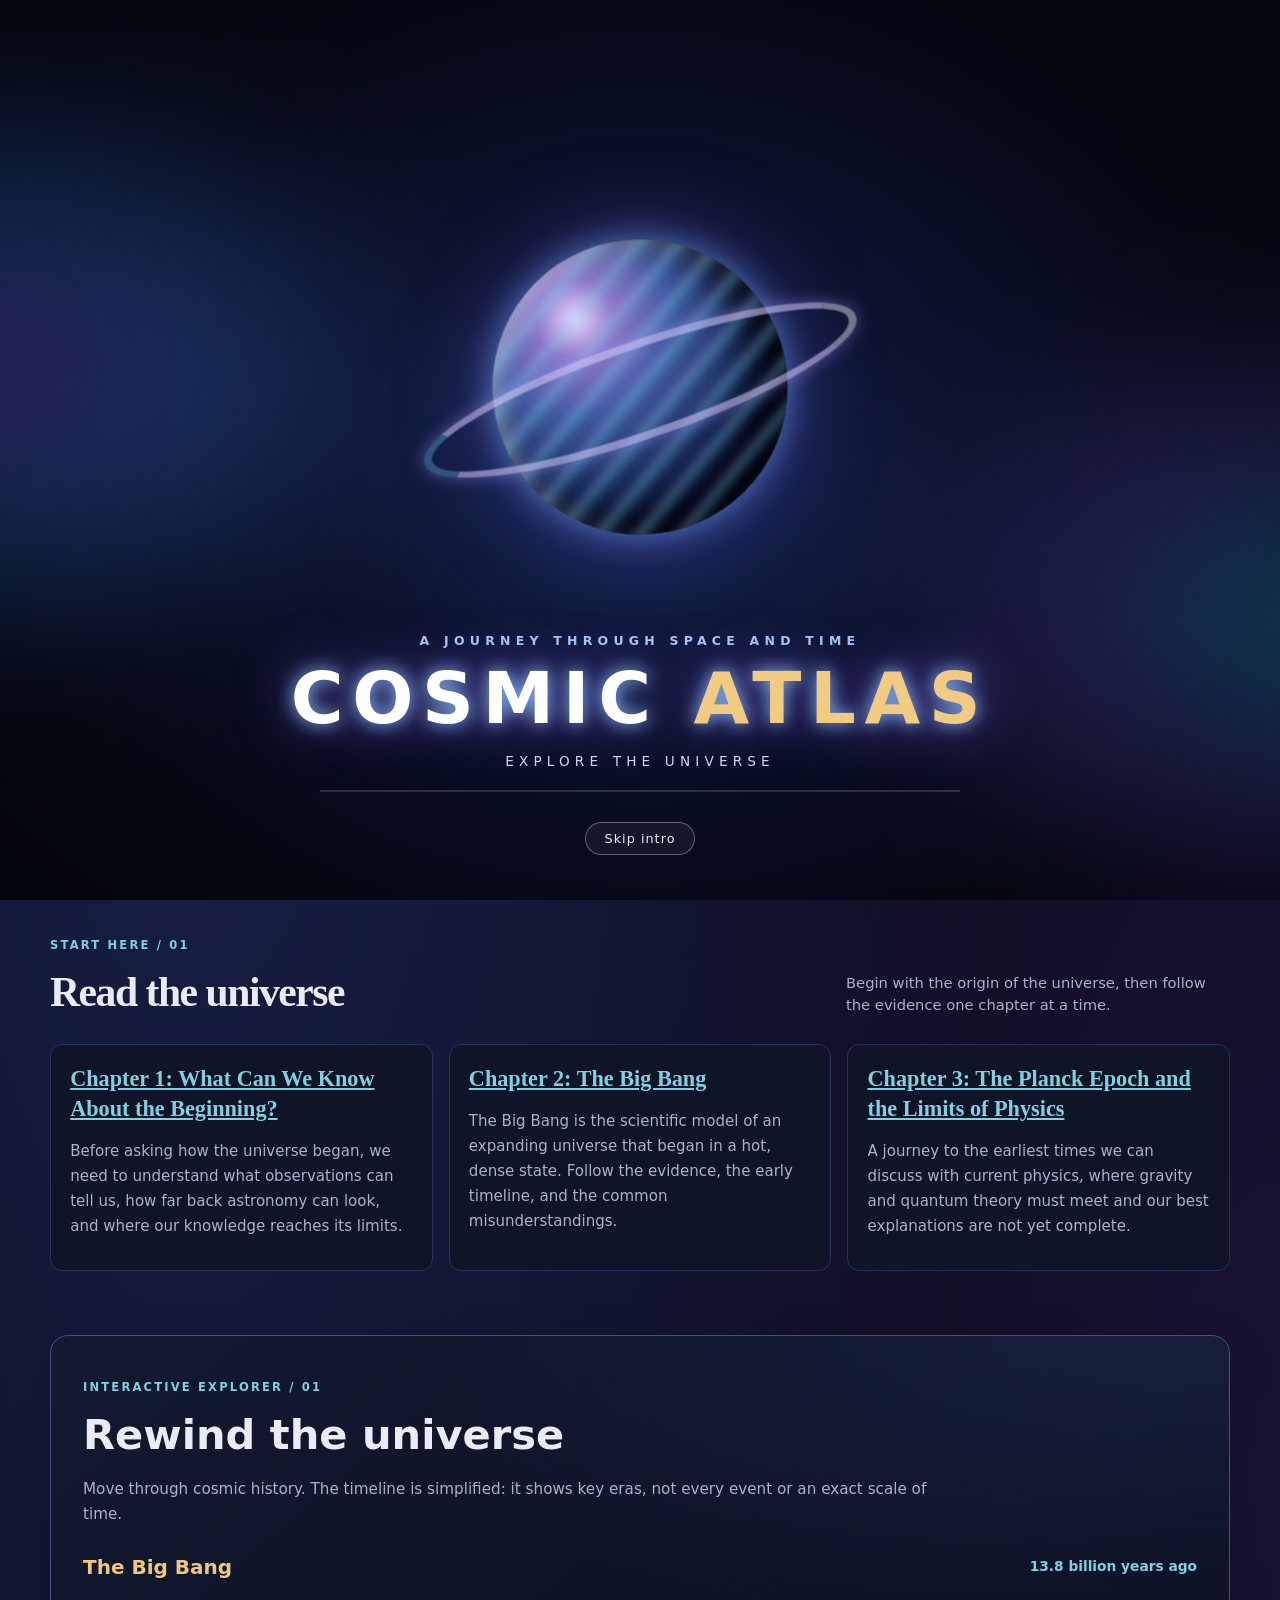
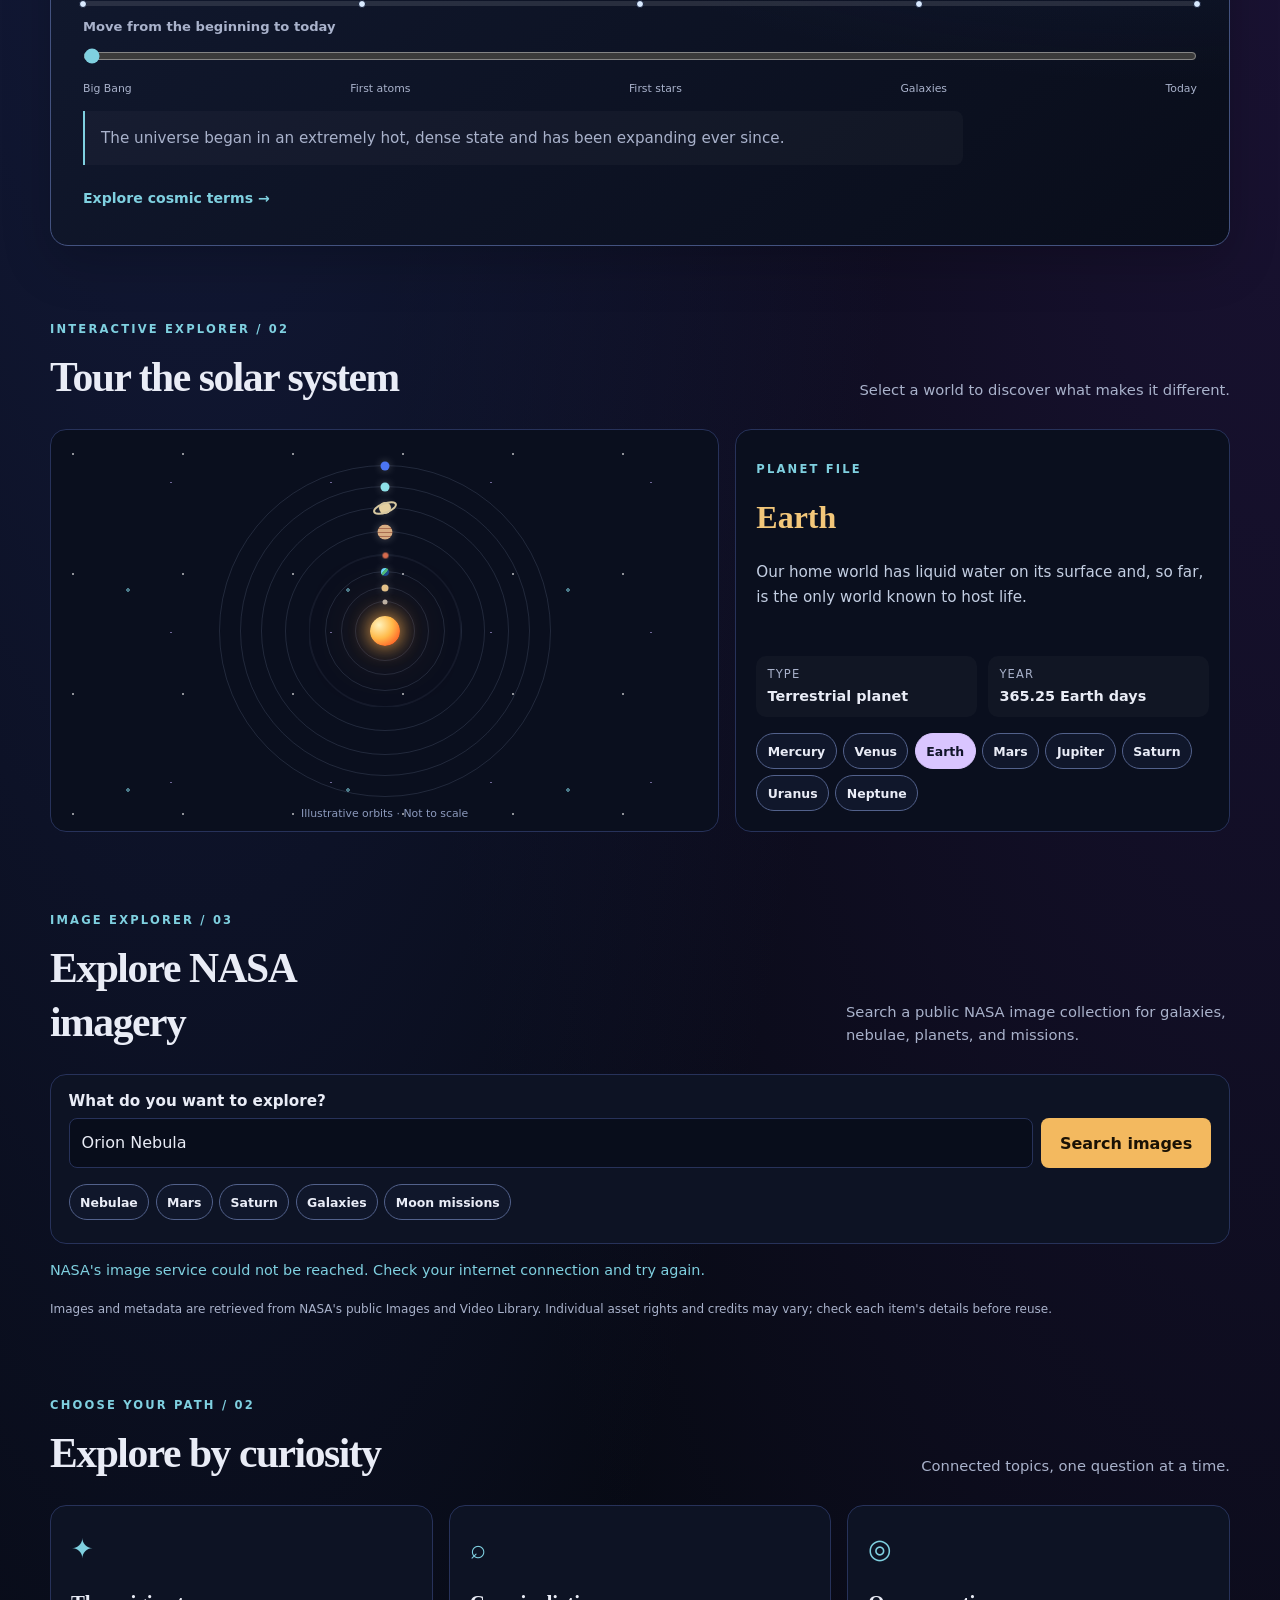
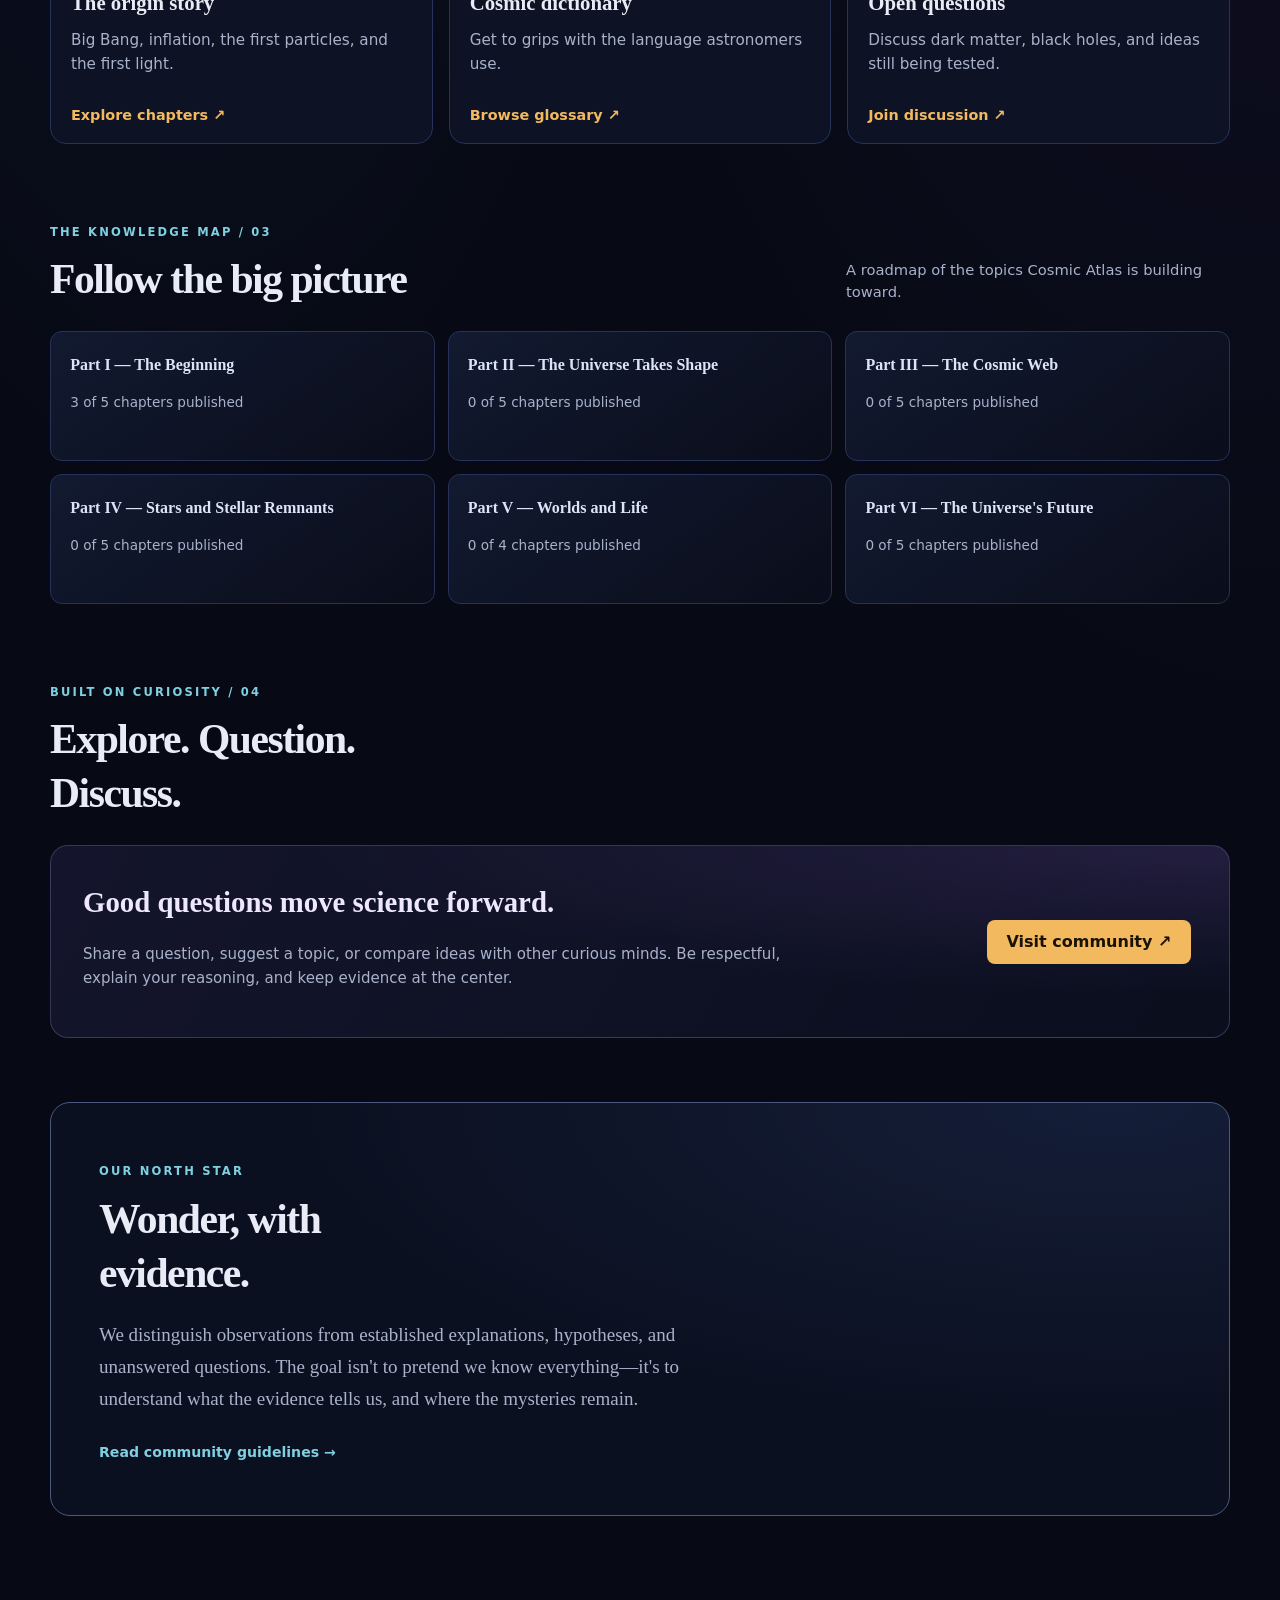
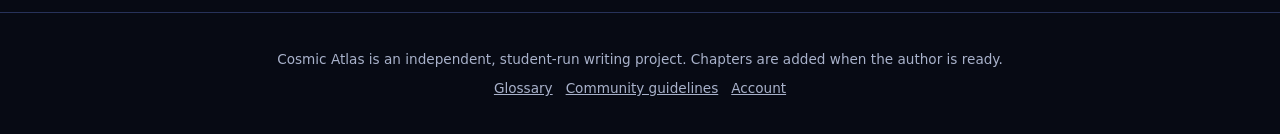
==== commit e8c653f0: "Restructure homepage into a clearer reading journey" ====
--- a/index.html
+++ b/index.html
@@ -1,6 +1,7 @@
 <!doctype html><html lang="en"><head><meta charset="utf-8"><meta name="viewport" content="width=device-width,initial-scale=1"><title>Cosmic Atlas — Explore the Universe, One Chapter at a Time</title><meta name="description" content="Explore the universe through interactive astronomy tools, connected chapters, evidence-led explainers, and community discussion."><meta name="theme-color" content="#070a14"><link rel="stylesheet" href="style.css"></head><body>
+<a class="skip-link" href="#main-content">Skip to content</a>
 <header id="top"></header>
-<main class="home-cosmic">
+<main id="main-content" class="home-cosmic">
 <section class="hero cosmic-hero"><div class="hero-copy"><p class="meta">A FIELD GUIDE TO THE COSMOS</p><h1>Cosmic <span>Atlas</span></h1><p class="tagline">The universe is bigger than our questions.</p>
 <p>Travel from the Big Bang to black holes, explore the evidence behind our best ideas, and join a community that stays curious about what we still don't know.</p>
 <div class="hero-actions"><a class="btn" href="#universe-timeline">Explore the universe <span aria-hidden="true">↘</span></a><a class="btn alt" href="community.html">Enter the community</a></div>
@@ -8,12 +9,12 @@
 <div class="hero-visual" aria-label="Illustration of a glowing ringed planet in deep space" role="img"><div class="nebula nebula-one"></div><div class="nebula nebula-two"></div><div class="planet-orbit orbit-a"></div><div class="planet-orbit orbit-b"></div><div class="hero-planet"><i></i></div><div class="planet-ring"></div><span class="planet-label label-one">13.8 BILLION YEARS</span><span class="planet-label label-two">STILL EXPLORING</span></div>
 <div class="hero-bottomline"><span>OBSERVE</span><i></i><span>UNDERSTAND</span><i></i><span>QUESTION</span></div></section>
 <section class="cosmic-stats" aria-label="Cosmic facts"><div class="cosmic-stat"><strong>13.8B</strong><span>years since the Big Bang</span></div><div class="cosmic-stat"><strong>~100B+</strong><span>galaxies may exist in the observable universe</span></div><div class="cosmic-stat"><strong>1</strong><span>universe to keep exploring</span></div></section>
-<section class="home-section"><div class="section-heading"><div><p class="eyebrow">START HERE / 01</p><h2>Published chapters</h2></div><p>Read the published chapters first, then explore the interactive tools below.</p></div><div id="cms-chapters"><div class="empty-library"><span>✧</span><h3>The library is taking shape</h3><p>Chapter cards will appear here as they are published. The roadmap above shows the journey ahead.</p></div></div></section>
-<section id="universe-timeline" class="card cosmic-explorer"><p class="eyebrow">INTERACTIVE EXPLORER / 01</p><h2>Rewind the universe</h2><p>Move through cosmic history. The timeline is simplified: it shows key eras, not every event or an exact scale of time.</p><div class="cosmic-time-readout"><strong id="cosmic-era-title">The Big Bang</strong><span id="cosmic-era-age">13.8 billion years ago</span></div><div class="cosmic-track"><span id="cosmic-track-fill"></span><i style="left:0%"></i><i style="left:25%"></i><i style="left:50%"></i><i style="left:75%"></i><i style="left:100%"></i></div><label class="timeline-label" for="cosmic-time-slider">Move from the beginning to today</label><input id="cosmic-time-slider" type="range" min="0" max="100" step="1" value="0" aria-describedby="cosmic-era-description"><div class="cosmic-milestones"><span>Big Bang</span><span>First atoms</span><span>First stars</span><span>Galaxies</span><span>Today</span></div><p id="cosmic-era-description" class="timeline-description" aria-live="polite">The universe began in an extremely hot, dense state and has been expanding ever since.</p><a class="text-link" href="glossary.html">Explore cosmic terms →</a></section>
+<section id="chapters" class="home-section reading-section"><div class="section-heading"><div><p class="eyebrow">START HERE / 01</p><h2>Read the universe</h2></div><p>Begin with the origin of the universe, then follow the evidence one chapter at a time.</p></div><div id="cms-chapters"><div class="empty-library"><span>✧</span><h3>The library is taking shape</h3><p>Chapter cards will appear here as they are published. The roadmap above shows the journey ahead.</p></div></div></section>
+<section id="explore" class="explorer-section"><section id="universe-timeline" class="card cosmic-explorer"><p class="eyebrow">INTERACTIVE EXPLORER / 01</p><h2>Rewind the universe</h2><p>Move through cosmic history. The timeline is simplified: it shows key eras, not every event or an exact scale of time.</p><div class="cosmic-time-readout"><strong id="cosmic-era-title">The Big Bang</strong><span id="cosmic-era-age">13.8 billion years ago</span></div><div class="cosmic-track"><span id="cosmic-track-fill"></span><i style="left:0%"></i><i style="left:25%"></i><i style="left:50%"></i><i style="left:75%"></i><i style="left:100%"></i></div><label class="timeline-label" for="cosmic-time-slider">Move from the beginning to today</label><input id="cosmic-time-slider" type="range" min="0" max="100" step="1" value="0" aria-describedby="cosmic-era-description"><div class="cosmic-milestones"><span>Big Bang</span><span>First atoms</span><span>First stars</span><span>Galaxies</span><span>Today</span></div><p id="cosmic-era-description" class="timeline-description" aria-live="polite">The universe began in an extremely hot, dense state and has been expanding ever since.</p><a class="text-link" href="glossary.html">Explore cosmic terms →</a></section></section>
 <section id="solar-system" class="home-section solar-section"><div class="section-heading"><div><p class="eyebrow">INTERACTIVE EXPLORER / 02</p><h2>Tour the solar system</h2></div><p>Select a world to discover what makes it different.</p></div><div class="solar-layout"><div class="solar-stage" aria-label="Stylized, not-to-scale solar system"><div class="sun-core" title="Sun"></div><div class="solar-orbit mercury-orbit"><i class="planet mercury"></i></div><div class="solar-orbit venus-orbit"><i class="planet venus"></i></div><div class="solar-orbit earth-orbit"><i class="planet earth"></i></div><div class="solar-orbit mars-orbit"><i class="planet mars"></i></div><div class="solar-orbit jupiter-orbit"><i class="planet jupiter"></i></div><div class="solar-orbit saturn-orbit"><i class="planet saturn"></i></div><div class="solar-orbit uranus-orbit"><i class="planet uranus"></i></div><div class="solar-orbit neptune-orbit"><i class="planet neptune"></i></div><span class="solar-notice">Illustrative orbits · Not to scale</span></div><div class="solar-info"><p class="eyebrow">PLANET FILE</p><h3 id="solar-name">Earth</h3><p id="solar-fact" aria-live="polite">Our home world has liquid water on its surface and, so far, is the only world known to host life.</p><dl><div><dt>Type</dt><dd id="solar-type">Terrestrial planet</dd></div><div><dt>Year</dt><dd id="solar-year">365.25 Earth days</dd></div></dl><div class="planet-picker" role="group" aria-label="Choose a planet"><button type="button" data-planet="Mercury">Mercury</button><button type="button" data-planet="Venus">Venus</button><button type="button" data-planet="Earth" aria-pressed="true">Earth</button><button type="button" data-planet="Mars">Mars</button><button type="button" data-planet="Jupiter">Jupiter</button><button type="button" data-planet="Saturn">Saturn</button><button type="button" data-planet="Uranus">Uranus</button><button type="button" data-planet="Neptune">Neptune</button></div></div></div></section>
 <section id="nasa-explorer" class="home-section nasa-section"><div class="section-heading"><div><p class="eyebrow">IMAGE EXPLORER / 03</p><h2>Explore NASA imagery</h2></div><p>Search a public NASA image collection for galaxies, nebulae, planets, and missions.</p></div><form id="nasa-search-form" class="nasa-search"><label for="nasa-query">What do you want to explore?</label><div class="nasa-search-row"><input id="nasa-query" type="search" value="Orion Nebula" maxlength="100" placeholder="e.g. Saturn, Andromeda galaxy" required><button class="btn" type="submit">Search images</button></div><div class="nasa-quick-search"><button type="button" data-nasa-query="James Webb nebula">Nebulae</button><button type="button" data-nasa-query="Mars">Mars</button><button type="button" data-nasa-query="Saturn">Saturn</button><button type="button" data-nasa-query="Andromeda galaxy">Galaxies</button><button type="button" data-nasa-query="Apollo Moon">Moon missions</button></div></form><p id="nasa-status" class="nasa-status" role="status">Search the NASA public image library. Results require an internet connection.</p><div id="nasa-results" class="nasa-results"></div><p class="nasa-credit">Images and metadata are retrieved from NASA's public Images and Video Library. Individual asset rights and credits may vary; check each item's details before reuse.</p></section>
-<section class="home-section"><div class="section-heading"><div><p class="eyebrow">YOUR COSMIC JOURNEY / 02</p><h2>Explore by curiosity</h2></div><p>Connected topics, one question at a time.</p></div><div class="feature-grid"><a class="feature-card feature-purple" href="#cms-chapters"><span class="feature-icon">✦</span><h3>The origin story</h3><p>Big Bang, inflation, the first particles, and the first light.</p><span class="feature-arrow">Explore chapters ↗</span></a><a class="feature-card feature-blue" href="glossary.html"><span class="feature-icon">⌕</span><h3>Cosmic dictionary</h3><p>Get to grips with the language astronomers use.</p><span class="feature-arrow">Browse glossary ↗</span></a><a class="feature-card feature-gold" href="community.html"><span class="feature-icon">◎</span><h3>Open questions</h3><p>Discuss dark matter, black holes, and ideas still being tested.</p><span class="feature-arrow">Join discussion ↗</span></a></div></section>
-<section class="home-section chapter-section"><div class="section-heading"><div><p class="eyebrow">THE KNOWLEDGE MAP / 03</p><h2>Follow the big picture</h2></div><p>A roadmap of the topics Cosmic Atlas is building toward.</p></div><div id="plan" class="plan-grid"></div></section>
+<section class="home-section"><div class="section-heading"><div><p class="eyebrow">CHOOSE YOUR PATH / 02</p><h2>Explore by curiosity</h2></div><p>Connected topics, one question at a time.</p></div><div class="feature-grid"><a class="feature-card feature-purple" href="#cms-chapters"><span class="feature-icon">✦</span><h3>The origin story</h3><p>Big Bang, inflation, the first particles, and the first light.</p><span class="feature-arrow">Explore chapters ↗</span></a><a class="feature-card feature-blue" href="glossary.html"><span class="feature-icon">⌕</span><h3>Cosmic dictionary</h3><p>Get to grips with the language astronomers use.</p><span class="feature-arrow">Browse glossary ↗</span></a><a class="feature-card feature-gold" href="community.html"><span class="feature-icon">◎</span><h3>Open questions</h3><p>Discuss dark matter, black holes, and ideas still being tested.</p><span class="feature-arrow">Join discussion ↗</span></a></div></section>
+<section id="knowledge-map" class="home-section chapter-section"><div class="section-heading"><div><p class="eyebrow">THE KNOWLEDGE MAP / 03</p><h2>Follow the big picture</h2></div><p>A roadmap of the topics Cosmic Atlas is building toward.</p></div><div id="plan" class="plan-grid"></div></section>
 <section class="home-section"><div class="section-heading"><div><p class="eyebrow">BUILT ON CURIOSITY / 04</p><h2>Explore. Question. Discuss.</h2></div></div><div class="community-banner"><div><h3>Good questions move science forward.</h3><p>Share a question, suggest a topic, or compare ideas with other curious minds. Be respectful, explain your reasoning, and keep evidence at the center.</p></div><a class="btn" href="community.html">Visit community ↗</a></div></section>
 
 <section class="principles"><p class="eyebrow">OUR NORTH STAR</p><h2>Wonder, with evidence.</h2><p>We distinguish observations from established explanations, hypotheses, and unanswered questions. The goal isn't to pretend we know everything—it's to understand what the evidence tells us, and where the mysteries remain.</p><a class="text-link" href="community.html#rules">Read community guidelines →</a></section>
--- a/style.css
+++ b/style.css
@@ -541,3 +541,54 @@
 .site-menu-links a:hover,.site-menu-links a:focus-visible{background:#d9c5ff;color:#11152a;border-color:#d9c5ff}
 .menu-heading{font:700 1rem system-ui,sans-serif;color:var(--amber);margin:.5rem 0}
 @media(max-width:600px){.site-menu-links{grid-template-columns:repeat(2,minmax(0,1fr));gap:.45rem}.site-menu-links a{font-size:.85rem;padding:.5rem}}
+
+
+/* Editorial layout refinement: clearer reading path and calmer responsive spacing */
+.home-cosmic{width:min(100% - 2rem,1180px);padding-left:0;padding-right:0}
+.home-cosmic>section{scroll-margin-top:100px}
+.cosmic-hero{margin-bottom:1.25rem}
+.cosmic-stats{margin-top:0;margin-bottom:2rem}
+.cosmic-stat{padding:1.1rem 1.2rem;border:1px solid #27325a;border-radius:14px;background:linear-gradient(145deg,#11182cdd,#090d19dd)}
+.cosmic-stat strong{display:block;font:800 clamp(1.5rem,3vw,2.2rem)/1.1 system-ui,sans-serif;color:var(--amber);letter-spacing:-.04em}
+.cosmic-stat span{display:block;margin-top:.45rem;font:.86rem/1.45 system-ui,sans-serif;color:var(--mute)}
+.home-section{margin:4rem 0}
+.home-section+.home-section{padding-top:.25rem}
+.section-heading{margin-bottom:1.35rem}
+.section-heading h2,.principles h2{max-width:18ch}
+.feature-card{display:flex;flex-direction:column;align-items:flex-start;min-height:220px;padding:1.25rem;border-radius:16px;border:1px solid var(--line);background:#0d1324;text-decoration:none;transition:transform .2s ease,border-color .2s ease}
+.feature-card p{color:var(--mute);font:.95rem/1.6 system-ui,sans-serif}
+.feature-card .feature-arrow{margin-top:auto;padding-top:.7rem;font:600 .9rem system-ui,sans-serif}
+.feature-card:hover{transform:translateY(-3px);border-color:#6275ad}
+#cms-chapters{display:grid;grid-template-columns:repeat(3,minmax(0,1fr));gap:1rem}
+#cms-chapters>.card{margin:0;height:100%}
+#cms-chapters .card h3{line-height:1.35}
+#cms-chapters .card p{font: .94rem/1.65 system-ui,sans-serif;color:var(--mute)}
+#cms-chapters .empty-library{grid-column:1/-1}
+.cosmic-explorer{padding:clamp(1.2rem,3vw,2rem);border-radius:18px}
+.solar-stage,.solar-info{border:1px solid var(--line);border-radius:16px;background:#0a0f1e}
+.solar-info{padding:1.25rem}
+.nasa-search{padding:1.1rem;border:1px solid var(--line);border-radius:16px;background:#0d1324}
+.nasa-results:empty{display:none}
+.nasa-results{margin-top:1rem}
+.nasa-results>*{min-width:0}
+.community-banner{margin-top:.5rem}
+.principles{margin:4rem 0 1rem;padding:clamp(1.5rem,5vw,3rem);border:1px solid #4b5980;border-radius:20px;background:radial-gradient(ellipse at 90% 0%,#283a6955,transparent 55%),#0b1020}
+.principles>p:not(.eyebrow){max-width:66ch;color:var(--mute)}
+footer{margin-top:2rem}
+@media(max-width:760px){
+ .home-cosmic{width:min(100% - 1.2rem,1180px);padding-top:.5rem}
+ .cosmic-stats{grid-template-columns:repeat(3,minmax(0,1fr));gap:.5rem}
+ .cosmic-stat{padding:.8rem .65rem}
+ .cosmic-stat span{font-size:.76rem}
+ #cms-chapters{grid-template-columns:repeat(2,minmax(0,1fr))}
+ .home-section{margin:3rem 0}
+}
+@media(max-width:480px){
+ .cosmic-stats{grid-template-columns:1fr}
+ .cosmic-stat{display:flex;align-items:center;justify-content:space-between;gap:1rem}
+ .cosmic-stat span{text-align:right;max-width:60%;margin:0}
+ #cms-chapters{grid-template-columns:1fr}
+ .feature-card{min-height:180px}
+ .home-section{margin:2.5rem 0}
+}
+@media(prefers-reduced-motion:reduce){.feature-card:hover{transform:none}}
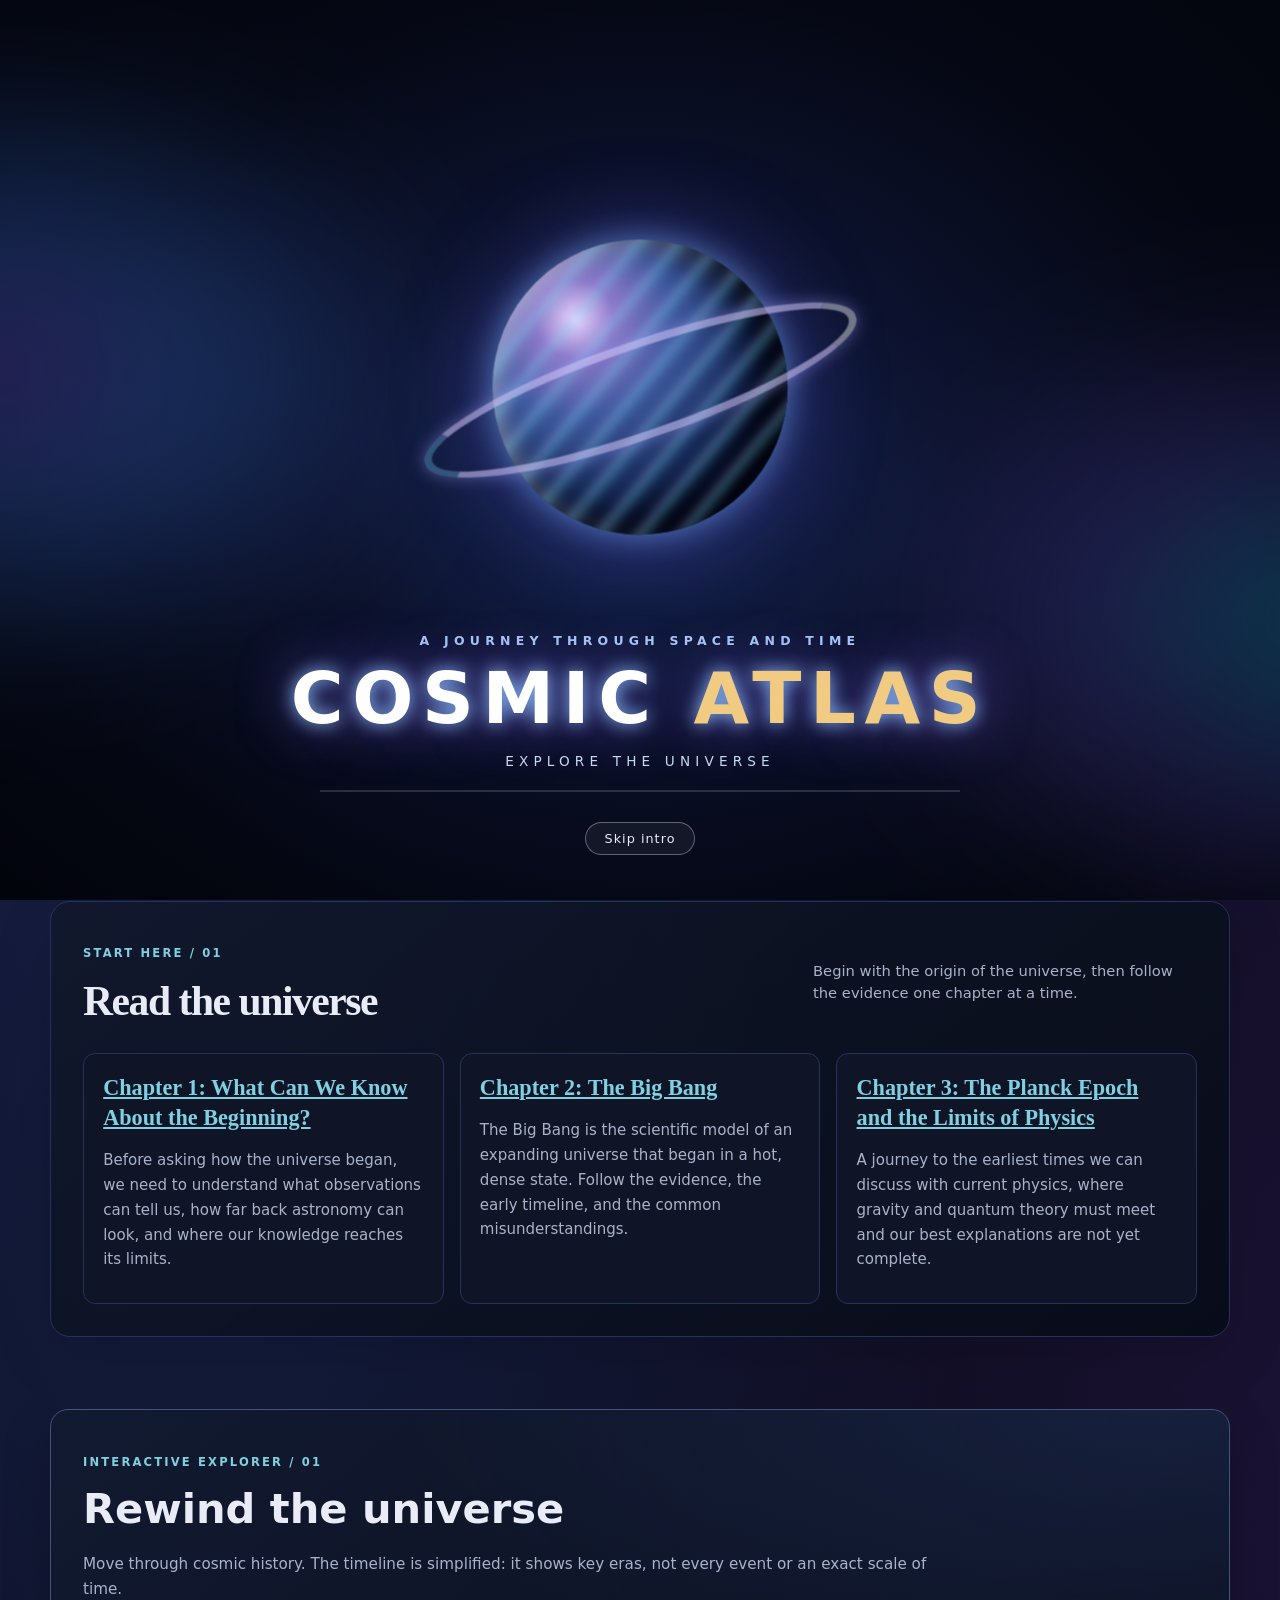
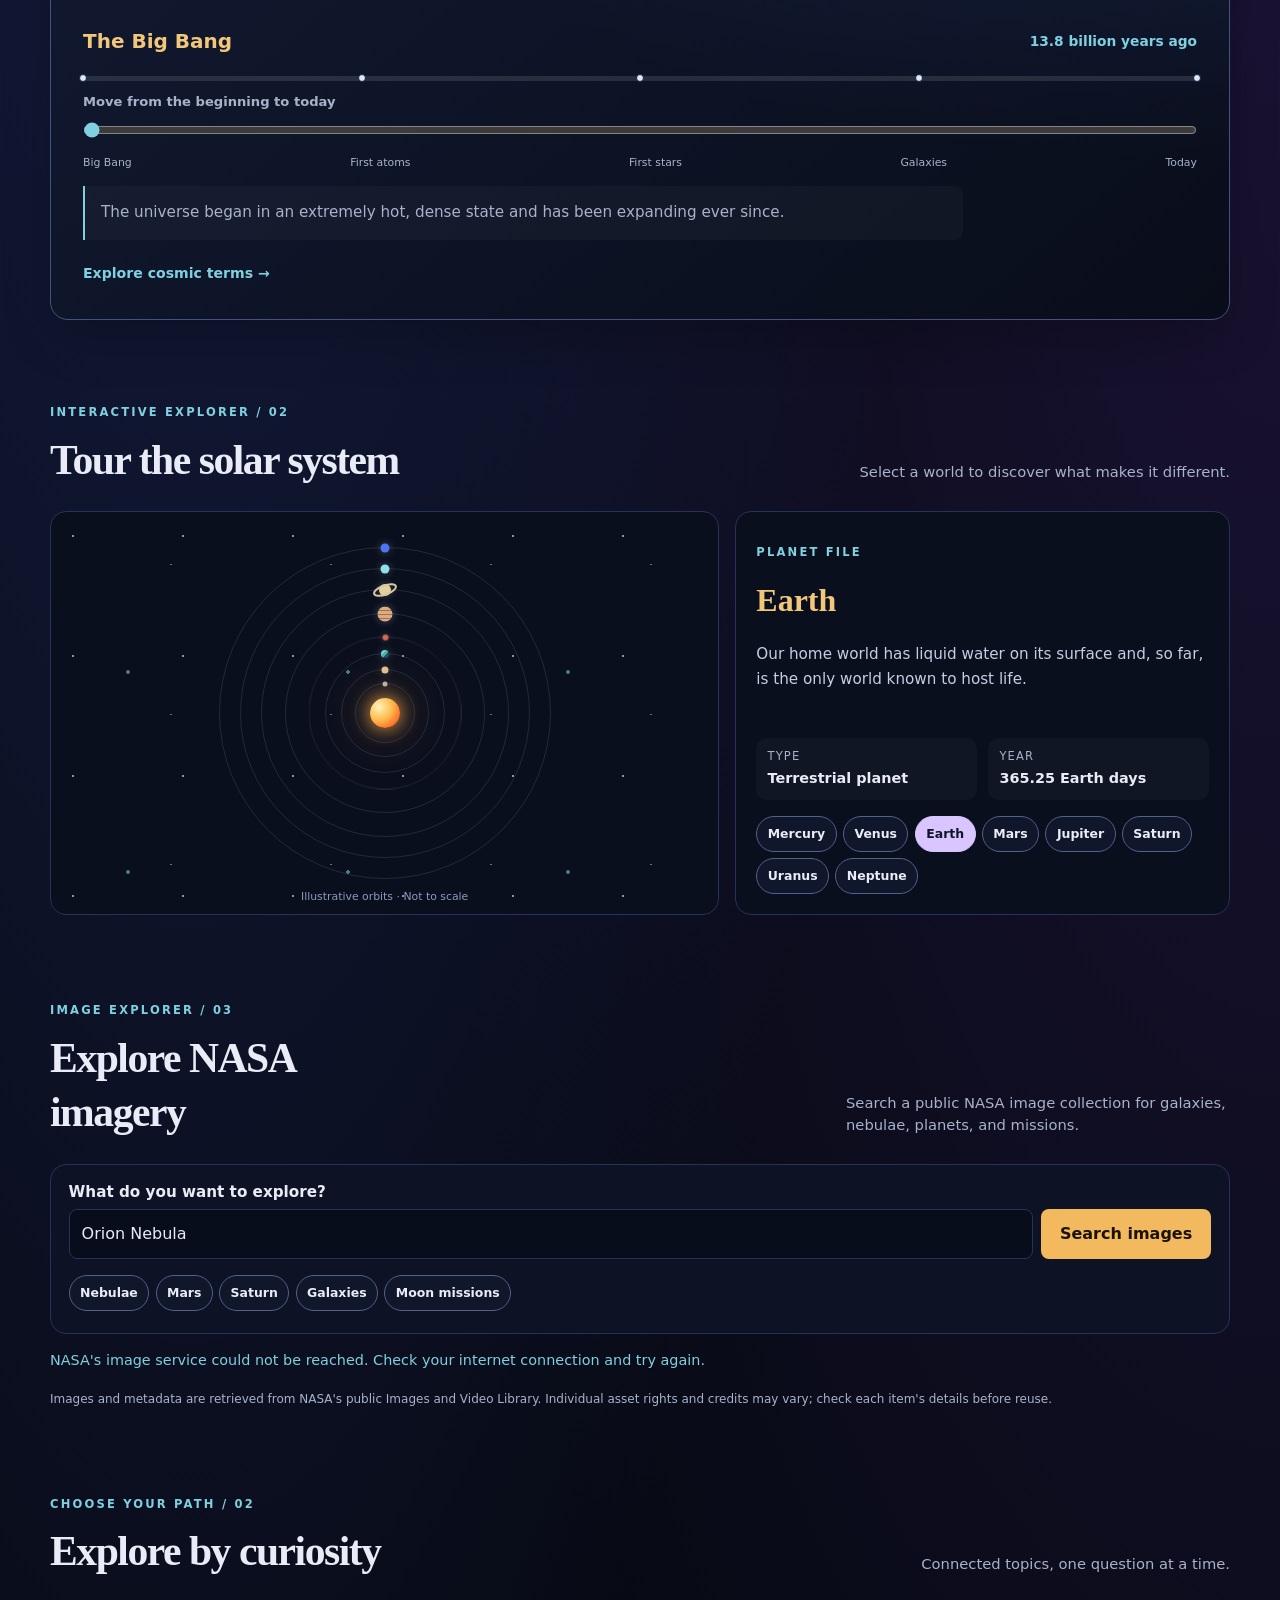
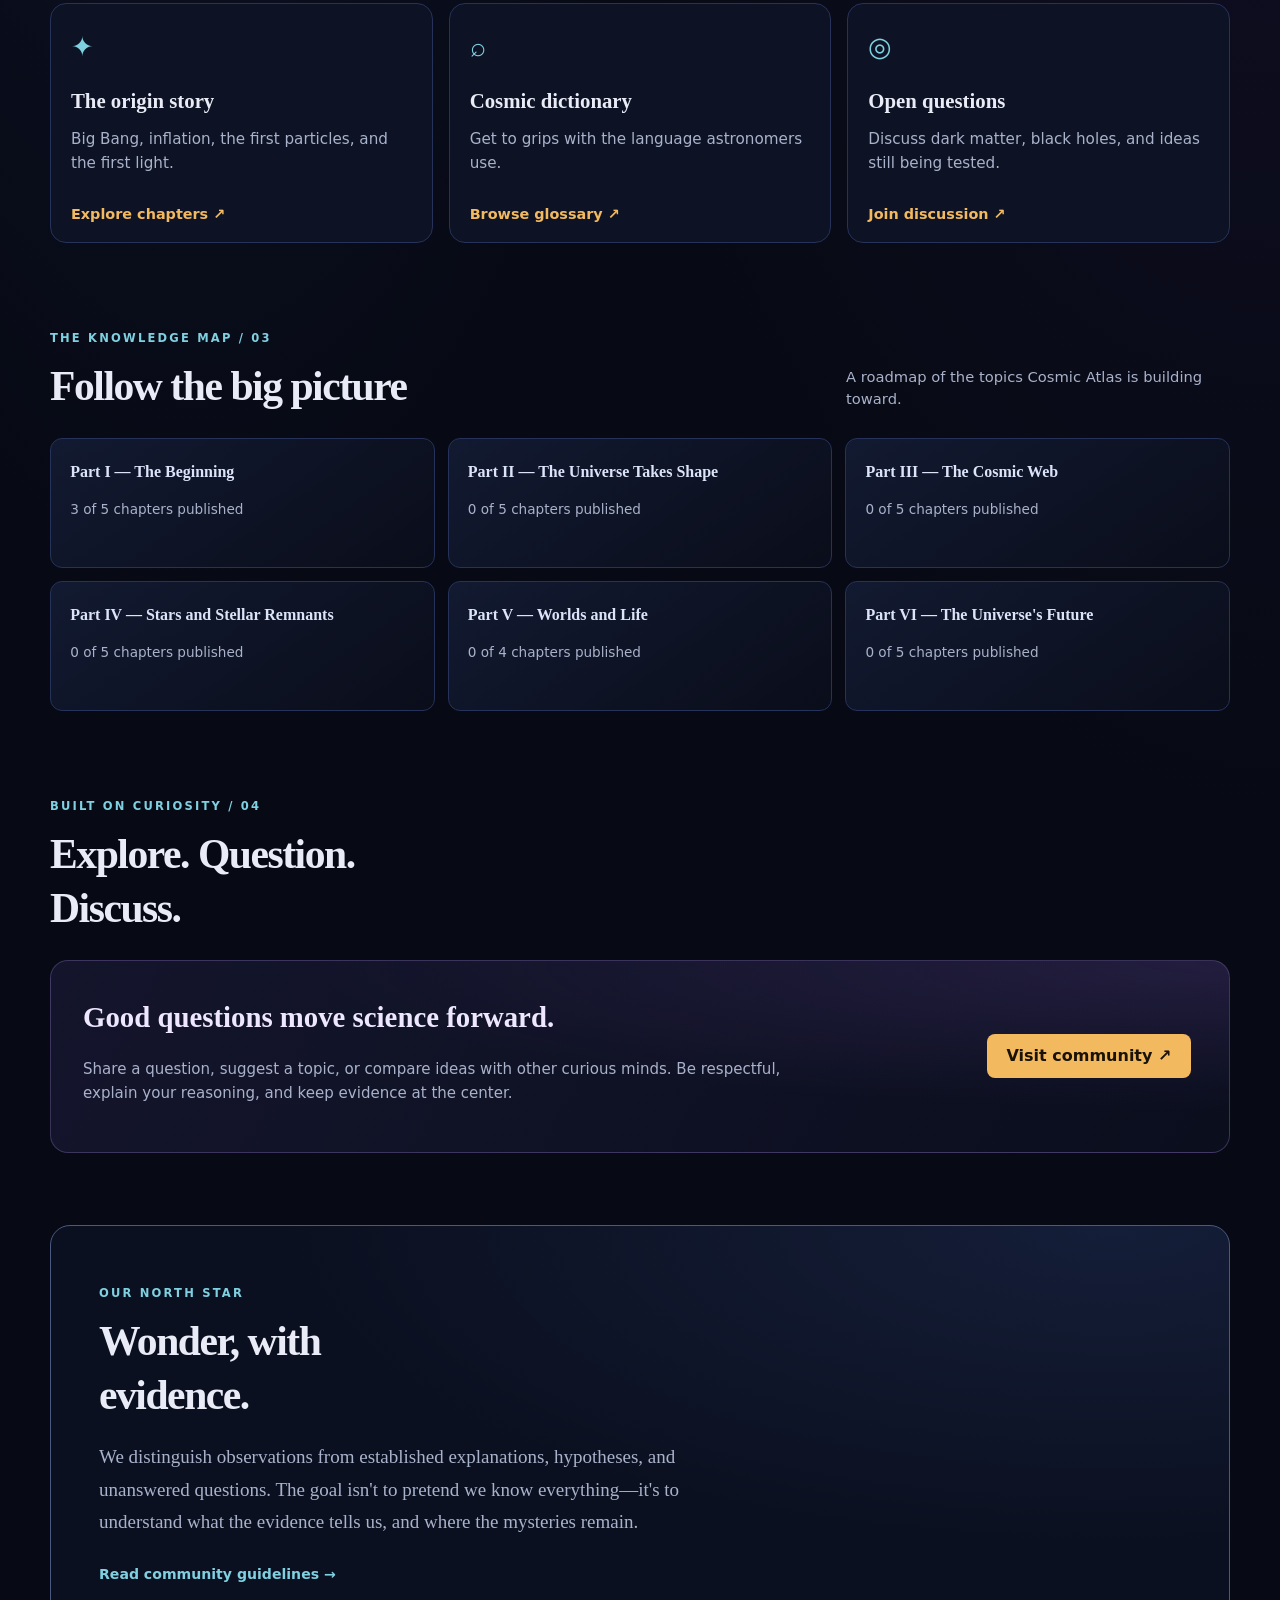
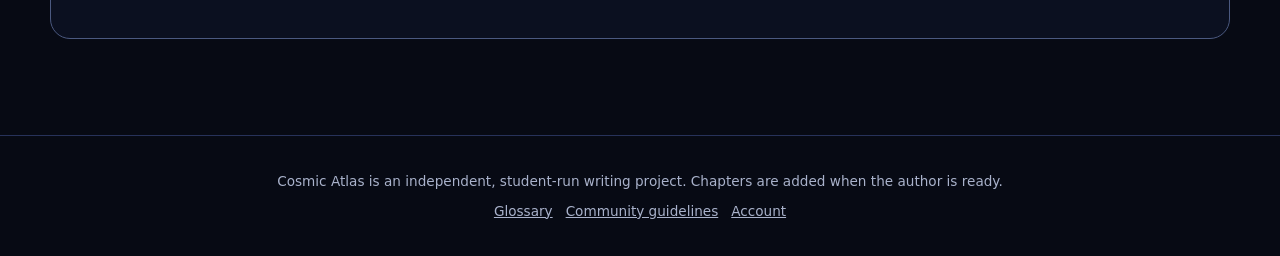
==== commit fb2fde68: "Add social sharing and canonical metadata" ====
--- a/index.html
+++ b/index.html
@@ -1,4 +1,4 @@
-<!doctype html><html lang="en"><head><meta charset="utf-8"><meta name="viewport" content="width=device-width,initial-scale=1"><title>Cosmic Atlas — Explore the Universe, One Chapter at a Time</title><meta name="description" content="Explore the universe through interactive astronomy tools, connected chapters, evidence-led explainers, and community discussion."><meta name="theme-color" content="#070a14"><link rel="stylesheet" href="style.css"></head><body>
+<!doctype html><html lang="en"><head><meta charset="utf-8"><meta name="viewport" content="width=device-width,initial-scale=1"><title>Cosmic Atlas — Explore the Universe, One Chapter at a Time</title><meta name="description" content="Explore the universe through interactive astronomy tools, connected chapters, evidence-led explainers, and community discussion."><meta name="theme-color" content="#070a14"><meta property="og:type" content="website"><meta property="og:site_name" content="Cosmic Atlas"><meta property="og:title" content="Cosmic Atlas — Explore the Universe"><meta property="og:description" content="Explore the universe through evidence-led astronomy chapters, interactive tools, and community discussion."><meta property="og:url" content="https://cosmicatlas.github.io/Cosmic-Atlas/"><meta name="twitter:card" content="summary"><meta name="twitter:title" content="Cosmic Atlas — Explore the Universe"><meta name="twitter:description" content="Evidence-led astronomy chapters, interactive tools, and cosmic community."><link rel="canonical" href="https://cosmicatlas.github.io/Cosmic-Atlas/"><link rel="stylesheet" href="style.css"></head><body>
 <a class="skip-link" href="#main-content">Skip to content</a>
 <header id="top"></header>
 <main id="main-content" class="home-cosmic">
--- a/style.css
+++ b/style.css
@@ -592,3 +592,207 @@
  .home-section{margin:2.5rem 0}
 }
 @media(prefers-reduced-motion:reduce){.feature-card:hover{transform:none}}
+
+
+/* Final information architecture pass */
+.skip-link{position:fixed;top:.5rem;left:.5rem;z-index:10001;padding:.65rem 1rem;border-radius:8px;background:var(--amber);color:#171006;font:700 .9rem system-ui,sans-serif;transform:translateY(-160%);text-decoration:none}
+.skip-link:focus{transform:translateY(0)}
+.home-cosmic{max-width:1180px}
+.reading-section{padding:clamp(1.2rem,3vw,2rem);border:1px solid var(--line);border-radius:20px;background:linear-gradient(145deg,#11182bdf,#080c18ee);box-shadow:0 20px 60px #0002}
+.reading-section .section-heading h2{margin-top:.2rem}
+.reading-section .section-heading{align-items:center}
+.reading-section #cms-chapters{margin-top:1.2rem}
+.explorer-section{margin:3.5rem 0}
+.explorer-section>.cosmic-explorer{margin:0}
+.home-section[id],.explorer-section[id]{scroll-margin-top:100px}
+.site-primary-links{display:flex;align-items:center;gap:.35rem}
+.site-primary-links a{display:inline-flex;align-items:center;min-height:42px;padding:.45rem .7rem;border-radius:8px;color:var(--text);text-decoration:none;font:600 .88rem system-ui,sans-serif}
+.site-primary-links a:hover,.site-primary-links a[aria-current=page]{background:#ffffff0c;color:var(--amber)}
+@media(max-width:760px){.site-primary-links{display:none}}
+@media(min-width:761px){#mb{padding:.55rem .8rem}.home-section{margin-top:4.5rem;margin-bottom:4.5rem}}
+@media(max-width:480px){.reading-section{padding:1rem .75rem}.explorer-section{margin:2.5rem 0}}
+
+
+/* Consistent interior-page structure */
+.page-intro{margin:0 0 2rem;padding:clamp(1.2rem,4vw,2rem);border:1px solid var(--line);border-radius:18px;background:radial-gradient(ellipse at 100% 0%,#293b7050,transparent 58%),linear-gradient(145deg,#11182b,#090d1b)}
+.page-intro h1{margin:.2rem 0 .6rem;font-size:clamp(2rem,5vw,3.1rem);letter-spacing:-.035em}
+.page-intro .lede{max-width:62ch;margin:.5rem 0 0}
+.glossary-page{max-width:850px}
+.glossary-browser{padding:clamp(1rem,3vw,1.6rem);border:1px solid var(--line);border-radius:16px;background:#0b1020}
+.glossary-search-wrap{max-width:38rem}
+.glossary-search-wrap input{margin-bottom:.5rem}
+dl.g{margin:1.2rem 0 0}
+dl.g dt{padding-top:1rem;border-top:1px solid #27325a;font-size:1.1rem}
+dl.g dd{padding:0 0 1rem;color:#c5cee2;line-height:1.7}
+.chapter-article{max-width:760px;margin:0 auto}
+#chapter-title{font-size:clamp(2rem,5vw,3.25rem);letter-spacing:-.035em;margin:.6rem 0}
+#chapter-summary{max-width:68ch;margin:1rem 0 1.5rem}
+#chapter-body{font-size:1.08rem;line-height:1.85}
+#chapter-body h2{margin-top:2.7rem;padding-top:.4rem;font-size:clamp(1.5rem,3.5vw,2rem)}
+#chapter-body h3{margin-top:1.8rem;color:var(--cyan);font-size:1.2rem}
+#chapter-body p,#chapter-body li{max-width:72ch}
+#chapter-body blockquote{margin:1.5rem 0;padding:.9rem 1.2rem;border-left:3px solid var(--violet);background:#11182b;color:#d6dcef;border-radius:0 12px 12px 0}
+#chapter-body table{display:block;max-width:100%;overflow-x:auto;border-collapse:collapse}
+.community-page{max-width:1050px}
+.community-intro{margin-bottom:1.5rem}
+.community-create{max-width:760px}
+.community-directory,.community-latest,.community-guidelines{margin:3rem 0}
+.community-directory>h2,.community-latest>h2,.community-guidelines>h2{padding-bottom:.55rem;border-bottom:1px solid var(--line)}
+#community-list .card{margin:0;min-height:150px}
+.community-guidelines{padding:1.25rem 1.5rem;border:1px solid var(--line);border-radius:16px;background:#0b1020}
+.community-guidelines li{margin:.7rem 0}
+@media(max-width:600px){
+ .page-intro{padding:1.1rem}
+ .community-guidelines{padding:1rem}
+ #chapter-body{font-size:1rem}
+}
+
+
+/* Mobile navigation refinement: compact header, readable menu, no horizontal overflow */
+@media (max-width:760px) {
+  header#top {
+    display:flex;
+    flex-wrap:wrap;
+    align-items:center;
+    gap:.5rem;
+    padding:.55rem .7rem;
+  }
+  header#top .brand { flex:1 1 auto; min-width:0; font-size:1.12rem; }
+  header#top .site-primary-links { display:none; }
+  header#top .links { display:none; }
+  #theme-toggle, #mb {
+    flex:0 0 auto;
+    min-height:44px;
+    padding:.55rem .7rem;
+    font:600 .85rem/1.2 system-ui,sans-serif;
+    border:1px solid var(--line);
+    border-radius:9px;
+    background:var(--panel);
+    color:var(--text);
+    white-space:nowrap;
+  }
+  #menu {
+    flex:1 0 100%;
+    width:100%;
+    max-height:min(68dvh, 560px);
+    overflow-y:auto;
+    overscroll-behavior:contain;
+    padding:.6rem .1rem .9rem;
+    border-top:1px solid var(--line);
+  }
+  .site-menu-links {
+    display:grid;
+    grid-template-columns:repeat(2,minmax(0,1fr));
+    gap:.5rem;
+    margin:.15rem 0 1rem;
+  }
+  .site-menu-links a {
+    display:flex;
+    align-items:center;
+    min-height:46px;
+    padding:.65rem .7rem;
+    border:1px solid var(--line);
+    border-radius:9px;
+    background:var(--panel);
+    color:var(--text);
+    text-decoration:none;
+    font:600 .9rem/1.35 system-ui,sans-serif;
+    overflow-wrap:anywhere;
+  }
+  .site-menu-links a:active { border-color:var(--cyan); }
+  #menu .menu-heading { margin:.8rem 0 .35rem; font-size:1.05rem; }
+  #q { min-height:46px; font-size:16px; }
+  #res { margin:.4rem 0 .8rem; }
+  #res a { display:inline-block; padding:.2rem 0; }
+}
+@media (max-width:380px) {
+  header#top { gap:.4rem; padding:.5rem; }
+  header#top .brand { font-size:1rem; }
+  #theme-toggle, #mb { padding:.5rem .55rem; font-size:.78rem; }
+  .site-menu-links { gap:.35rem; }
+  .site-menu-links a { padding:.55rem; font-size:.82rem; }
+}
+@media (min-width:761px) {
+  #menu { max-height:70vh; }
+  .site-menu-links { display:grid; grid-template-columns:repeat(4,minmax(0,1fr)); gap:.5rem; margin:.3rem 0 1rem; }
+  .site-menu-links a { display:block; padding:.55rem .65rem; border:1px solid var(--line); border-radius:8px; text-decoration:none; color:var(--text); background:var(--panel); font:600 .88rem/1.35 system-ui,sans-serif; }
+}
+html[data-theme="light"] #theme-toggle,
+html[data-theme="light"] #mb,
+html[data-theme="light"] .site-menu-links a {
+  background:var(--panel);
+  color:var(--text);
+  border-color:var(--line);
+}
+
+
+/* Mobile-first readability, touch targets, and rendering efficiency */
+@media (max-width:760px) {
+  body { font-size:16px; line-height:1.65; }
+  main { width:100%; padding:1.1rem .9rem 2.5rem; }
+  h1 { font-size:clamp(1.85rem,8vw,2.45rem); overflow-wrap:anywhere; }
+  h2 { font-size:clamp(1.3rem,5.8vw,1.65rem); }
+  p, li { overflow-wrap:break-word; }
+  img, video, iframe { max-width:100%; }
+  .hero { padding:1.4rem 0 .8rem; }
+  .hero-copy h1 { font-size:clamp(2.8rem,14vw,4.5rem); }
+  .hero-copy>p:not(.meta):not(.tagline) { font-size:1rem; line-height:1.65; }
+  .tagline { font-size:1.12rem; }
+  .hero-actions { display:grid; grid-template-columns:1fr; gap:.45rem; }
+  .hero-actions .btn { display:flex; justify-content:center; align-items:center; width:100%; margin:.15rem 0; }
+  .hero-pills { display:flex; flex-wrap:wrap; gap:.4rem; }
+  .cosmic-stats { grid-template-columns:repeat(3,minmax(0,1fr)); }
+  .cosmic-stat { min-width:0; }
+  .cosmic-stat strong { font-size:clamp(1.25rem,6vw,1.8rem); }
+  .cosmic-stat span { font-size:.7rem; line-height:1.35; }
+  .home-section { margin-top:2.8rem; margin-bottom:2.8rem; }
+  .section-heading { margin-bottom:1rem; }
+  .card { padding:.9rem; margin:.8rem 0; }
+  .solar-stage { width:100%; min-height:300px; }
+  .solar-info { min-width:0; }
+  .planet-picker { display:grid; grid-template-columns:repeat(4,minmax(0,1fr)); gap:.4rem; }
+  .planet-picker button { min-width:0; min-height:44px; padding:.45rem .2rem; font-size:.78rem; }
+  .nasa-results { gap:.65rem; }
+  .nasa-card-copy { padding:.65rem; min-width:0; }
+  .nasa-card h3 { overflow-wrap:anywhere; }
+  .nasa-search-row { display:flex; flex-direction:column; gap:.4rem; }
+  .nasa-search-row .btn { width:100%; margin:0; }
+  input, textarea, select { font-size:16px; }
+  button, .btn, summary, .site-menu-links a { touch-action:manipulation; }
+  button, .btn { min-height:44px; }
+  .pn { gap:.5rem; }
+  .pn a { min-width:0; overflow-wrap:anywhere; }
+  #chapter-body { font-size:1rem; line-height:1.75; }
+  #chapter-body img { width:auto; max-height:65vh; object-fit:contain; }
+  .community-search-row, .tag-create-row { display:flex; flex-direction:column; gap:.35rem; }
+  .community-search-row .btn, .tag-create-row .btn { width:100%; margin:0; }
+  .community-grid, .feature-grid { grid-template-columns:1fr; }
+  .actions { display:grid; grid-template-columns:1fr; }
+  .actions .btn { width:100%; margin:0; }
+  .cosmic-milestones { gap:.15rem; font-size:.62rem; }
+  .cosmic-milestones span { min-width:0; overflow-wrap:anywhere; }
+  /* Keep animations but avoid persistent GPU layer hints and expensive blur on phones. */
+  .solar-orbit { will-change:auto; }
+  .cinema-nebula { filter:blur(24px); opacity:.24; }
+  .cinema-streaks { opacity:.45; }
+  .cinema-star:nth-child(n+37) { display:none; }
+  .cinema-planet { box-shadow:inset -18px -8px 24px #01030e,inset 5px 3px 14px #ffffff55,0 0 22px #73b9ff66; }
+  .planet-cloud { filter:blur(2px); }
+  .atlas-cinematic:before { animation-duration:4.8s; }
+  .cinema-nebula { animation-duration:8s; }
+}
+@media (max-width:390px) {
+  main { padding-left:.75rem; padding-right:.75rem; }
+  .cosmic-stats { grid-template-columns:1fr; }
+  .cosmic-stat { display:flex; justify-content:space-between; align-items:center; gap:.6rem; }
+  .cosmic-stat span { max-width:60%; text-align:right; }
+  .hero-visual { height:230px; }
+  .solar-stage { min-height:280px; }
+  .planet-picker { grid-template-columns:repeat(2,minmax(0,1fr)); }
+  .nasa-results { grid-template-columns:1fr; }
+  .pn { flex-direction:column; }
+  .pn .nx { text-align:left; }
+}
+@media (hover:none) and (pointer:coarse) {
+  .card:hover, .feature-card:hover, .btn:hover { transform:none; box-shadow:none; }
+}
